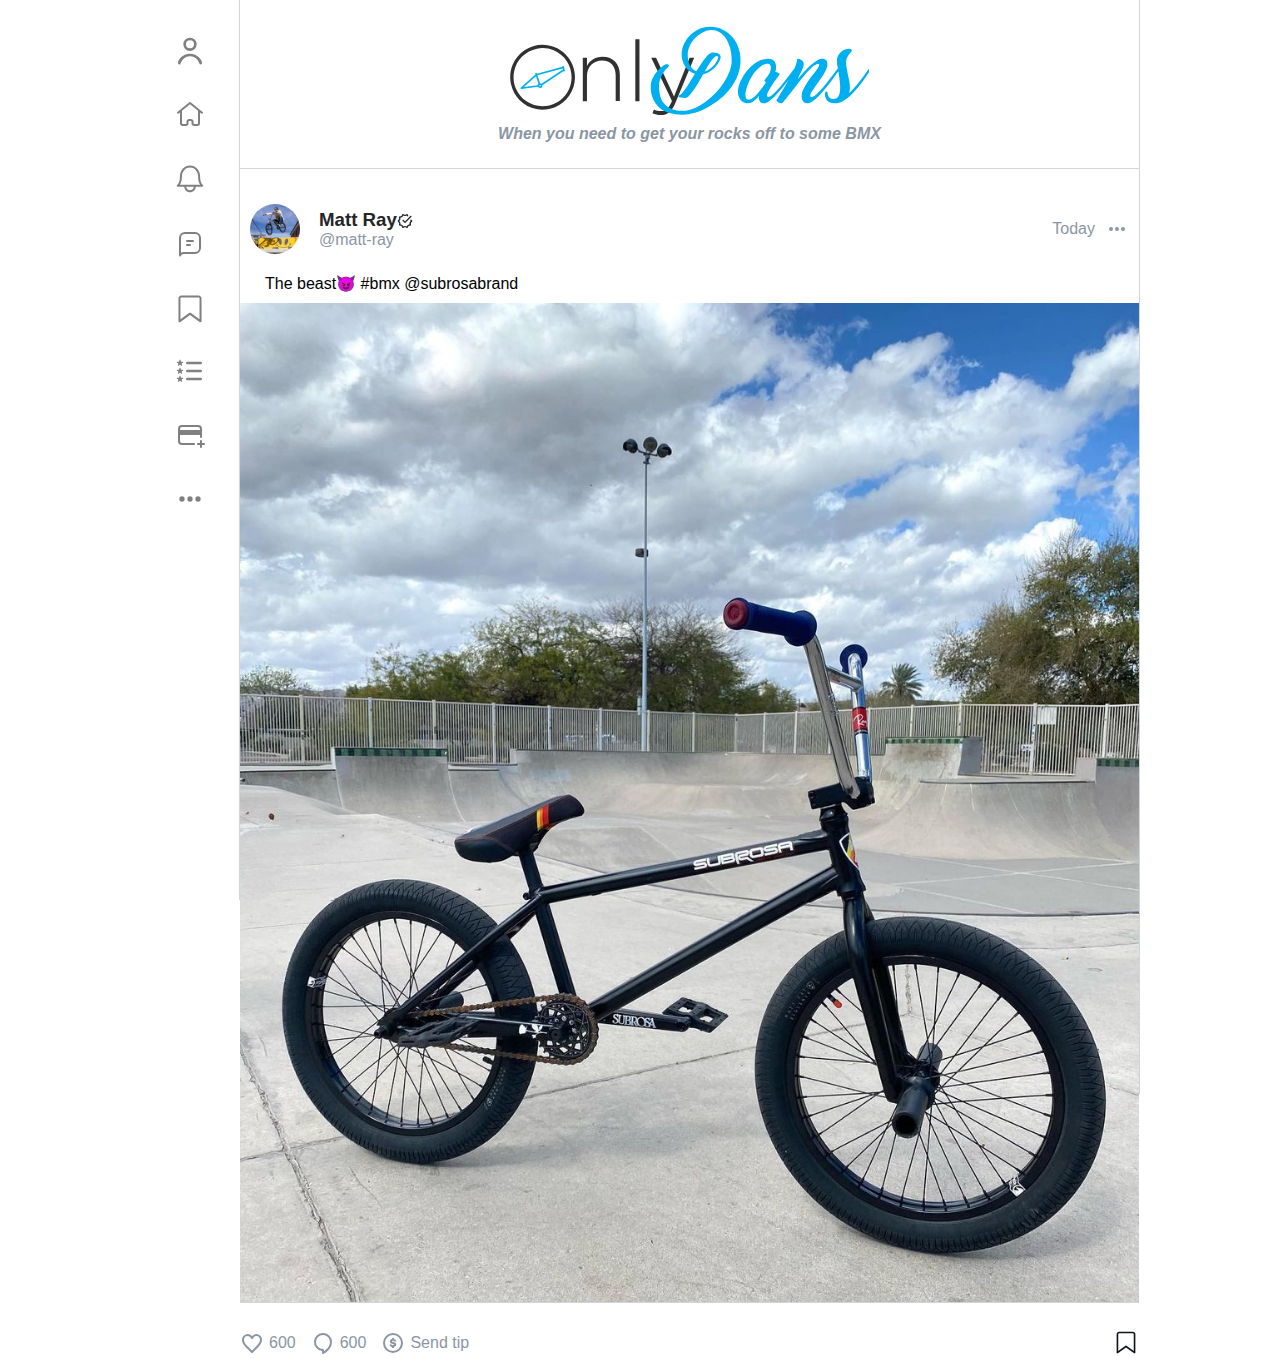
==== index.html @ 75eef398 "more updates" ====
<!DOCTYPE html>
<html lang="en">

<head>
    <meta charset="UTF-8">
    <meta http-equiv="X-UA-Compatible" content="IE=edge">
    <meta name="viewport" content="width=device-width, initial-scale=1.0">
    <title>OnlyDan's</title>
    <link rel="stylesheet" href="/css/styles.css">
</head>

<body>
    <div id="container">
        <nav>
            <img class="nav-account" src="img/account-dark.svg" />
            <img class="nav-home" src="img/home.svg" />
            <img class="mobile-hide" src="img/notifications.svg" />
            <img class="mobile-hide" src="img/messages.svg" />
            <img class="mobile-hide" src="img/bookmarks.svg" />
            <img class="mobile-hide" src="img/lists.svg" />
            <img class="mobile-hide" src="img/addcard.svg" />
            <img class="mobile-hide" src="img/more-dark.svg" />
        </nav>
        <div id="content">
            <div id="location">
                <img src="img/logo.svg" />
                <p>When you need to get your rocks off to some BMX</p>
            </div>
            <div class="feed-container">
                <div data-profile="1" class="feed-item">
                    <div class="feed-item-header">
                        <img class="profile-image" src="img/profiles/mattray.jpg">
                        <div class="feed-item-name">
                            <h3>Matt Ray<img src="img/verified.svg"></h3>
                            <p>@matt-ray</p>
                        </div>
                        <p class="post-date">Today<img src="img/more-dark.svg"></p>
                    </div>
                    <div class="feed-item-post">
                        <p>The beast😈 #bmx @subrosabrand</p>
                        <img src="img/matt-ray-bike.jpg">
                    </div>
                    <div class="post-interactions">
                        <div class="post-interactions-left">
                            <p class="counts"><img src="img/heart-dark.svg" /> 600</p>
                            <p class="counts"><img src="img/chat-dark.svg" /> 600</p>
                            <p class="counts"><img src="img/tip.svg" />Send tip</p>
                        </div>
                        <div class="post-interactions-right">
                            <img src="img/bookmarks.svg" />
                        </div>
                    </div>
                </div>
            </div>
        </div>
    </div>
</body>

</html>
---- css/styles.css ----
* {
    margin: 0;
    padding: 0;
    box-sizing: border-box;
    font-family: sans-serif;
}

:root {
    --light-gray: #D0D5DA;
    --gray: #8A96A3;
    --dark-gray: #242529;
    --blue: #03ACEE;
}

#container {
    width: 100%;
    background: white;
    position: relative;
    display:flex;
    min-width:350px;
}

nav {
    position: fixed;
    width: 100%;
    bottom: 0;
    display: flex;
    flex-direction: row-reverse;
    justify-content: space-between;
    margin: 0;
    padding: 15px 15px 10px 15px;
    border-right: solid 1px var(--light-gray);
    text-align: center;
    z-index: 99;
    background: #ffffff;
    box-shadow: -3px -5px 10px rgba(0, 0, 0, 0.3);
}

nav img {
    width: 35px;
    filter: invert(100%) sepia(0%) saturate(100%) hue-rotate(171deg) brightness(95%) contrast(0%);
}

.mobile-hide {
    display: none;
}

#content {
    position: relative;
    border-right: 1px solid var(--light-gray);
    margin: 10px 0 0 0;
}

#location {
    width: 100%;
    border-bottom: solid 1px var(--light-gray);
    padding-bottom: 25px;
    margin-bottom: 25px;
}

#location img {
    width: 40%;
    min-width: 200px;
    margin: auto;
    display: block;
}

#location p {
    text-align: center;
    margin-top: 10px;
    font-weight: bold;
    font-style: oblique;
    padding: 0 40px;
    color: var(--gray);
}

nav img:hover {
    filter: invert(7%) sepia(10%) saturate(896%) hue-rotate(190deg) brightness(0%) contrast(82%);
    cursor: pointer;
}

.feed-container {
    height: 100vh;
    position: relative;
    z-index: 0;

}

.feed-item-header {
    color: var(--gray);
    display: flex;
    justify-content: space-between;
    align-items: center;
    width: 100%;
    padding: 10px;
}

.profile-image {
    width: 50px;
    max-width: 4rem;
    border-radius: 50%;

}

.feed-item-header h3 {
    color: var(--dark-gray);
}

.feed-item-header h3 img {
    width: 16px;
    vertical-align: middle;
}

.feed-item-name {
    width: 70%;
}

.post-date {
    display: flex;
    align-items: center;
    justify-content: flex-end;
    width: 10%;
    text-align: right;
}

.post-date img {
    margin-left: 10px;
}

.feed-item-post {
    overflow: hidden;
    width: 100%;
    margin-bottom: 25px;
    border-bottom: solid 1px var(--light-gray);
}

.feed-item-post p {
    padding: 10px 25px;
}

.feed-item-post img {
    width:100%;
    height:100%;
    object-position: center;
    object-fit: cover;
    display: block;
}

.post-interactions {
    display: flex;
    width: 100%;
    justify-content: space-between;
}

.post-interactions-left {
    color: var(--gray);
    display: flex;
    align-items: center;
    width: 40%;
}

.post-interactions-left img {
    margin-right: 5px;
    display: inline-block;
}
.counts {
    margin-right: 15px;
    display:flex;
    align-items: center;
}


@media only screen and (min-width: 600px) {
    #container {
        max-width: 1000px;
        margin: auto;
        position: relative;
    }
    #content {
        margin: 0;
        padding-top: 25px;
        width: 90%;
        position: absolute;
        right: 0;
    }
    .feed-item-name {
        width: 80%;
    }
    nav {
        position: fixed;
        top: 0;
        display: inline;
        margin: 0 auto 2rem auto;
        padding: 35px 15px;
        text-align: center;
        width: 10%;
        max-width: 100px;
        height: 100vh;
        box-shadow: none;
    }

    nav img {
        display: block;
        margin: 0 auto 2rem auto;
        width: 32px;
    }

    .mobile-hide {
        display: block;
    }
    
}

@media only screen and (min-width: 1000px) {

}
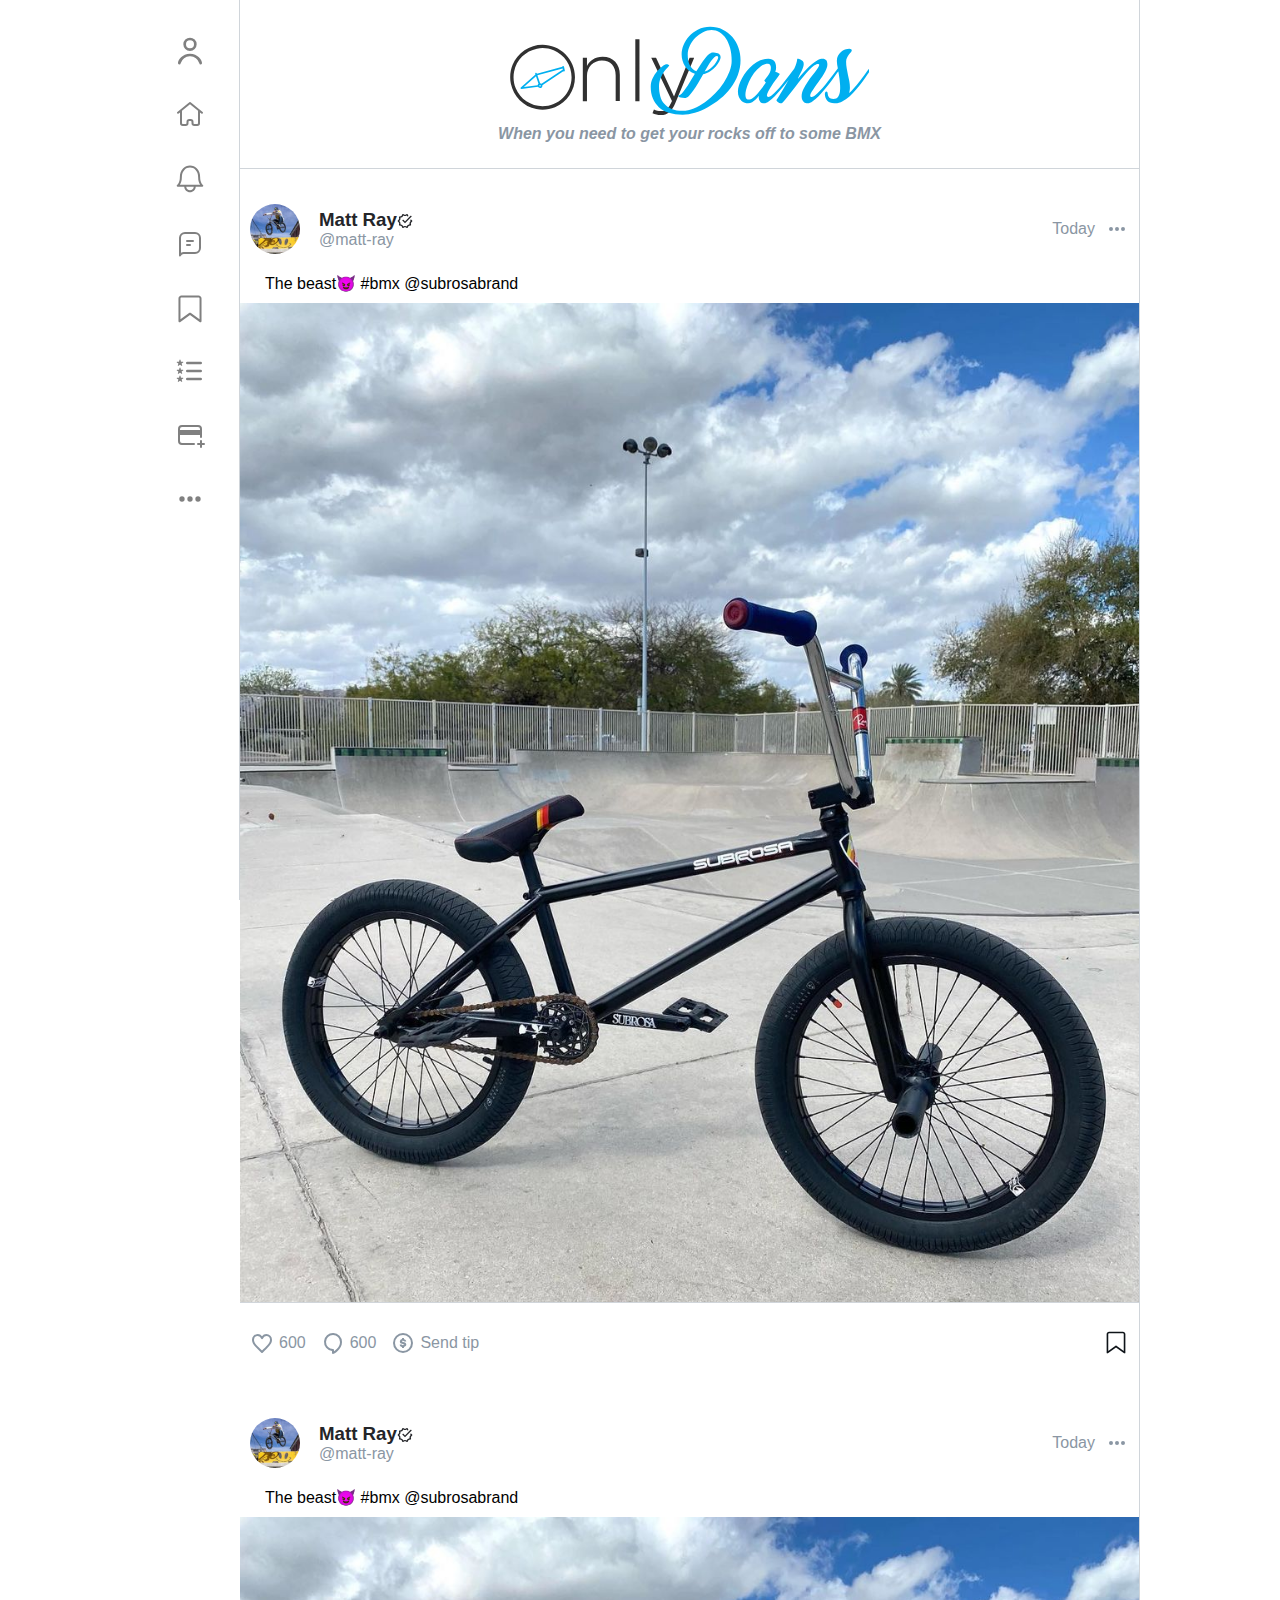
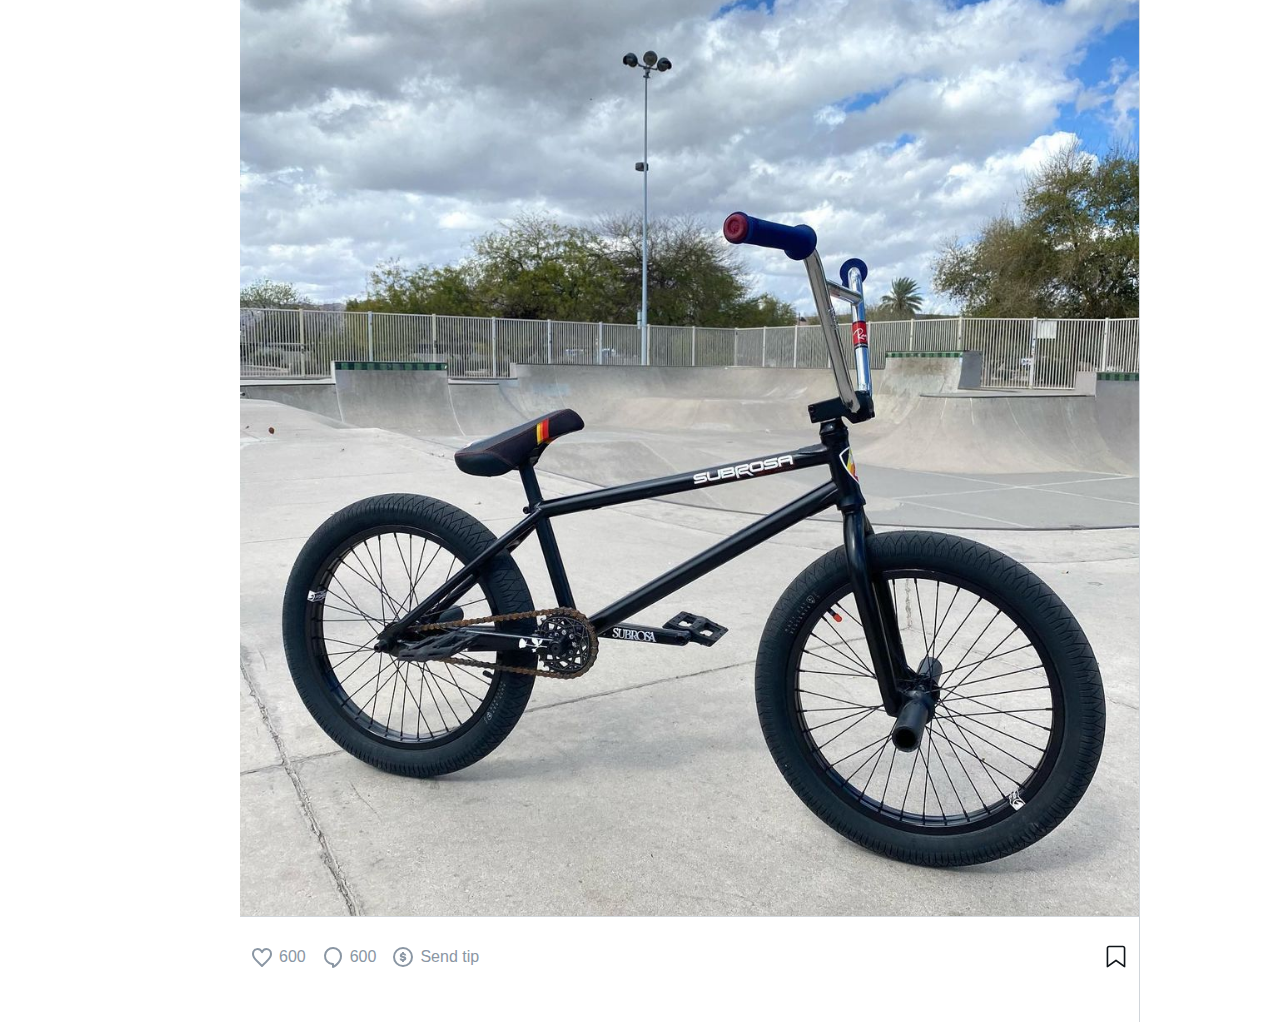
==== commit 488e0f0d: "asdf" ====
--- a/index.html
+++ b/index.html
@@ -51,6 +51,30 @@
                         </div>
                     </div>
                 </div>
+                <div data-profile="1" class="feed-item">
+                    <div class="feed-item-header">
+                        <img class="profile-image" src="img/profiles/mattray.jpg">
+                        <div class="feed-item-name">
+                            <h3>Matt Ray<img src="img/verified.svg"></h3>
+                            <p>@matt-ray</p>
+                        </div>
+                        <p class="post-date">Today<img src="img/more-dark.svg"></p>
+                    </div>
+                    <div class="feed-item-post">
+                        <p>The beast😈 #bmx @subrosabrand</p>
+                        <img src="img/matt-ray-bike.jpg">
+                    </div>
+                    <div class="post-interactions">
+                        <div class="post-interactions-left">
+                            <p class="counts"><img src="img/heart-dark.svg" /> 600</p>
+                            <p class="counts"><img src="img/chat-dark.svg" /> 600</p>
+                            <p class="counts"><img src="img/tip.svg" />Send tip</p>
+                        </div>
+                        <div class="post-interactions-right">
+                            <img src="img/bookmarks.svg" />
+                        </div>
+                    </div>
+                </div>
             </div>
         </div>
     </div>
--- a/css/styles.css
+++ b/css/styles.css
@@ -80,7 +80,7 @@
 }
 
 .feed-container {
-    height: 100vh;
+    height: 100%;
     position: relative;
     z-index: 0;
 
@@ -100,6 +100,11 @@
     max-width: 4rem;
     border-radius: 50%;
 
+}
+
+.feed-item {
+    padding-bottom: 25px;
+    margin-bottom:25px;
 }
 
 .feed-item-header h3 {
@@ -150,6 +155,7 @@
     display: flex;
     width: 100%;
     justify-content: space-between;
+    padding: 0 10px;
 }
 
 .post-interactions-left {
@@ -195,7 +201,7 @@
         text-align: center;
         width: 10%;
         max-width: 100px;
-        height: 100vh;
+        height: 100%;
         box-shadow: none;
     }
 
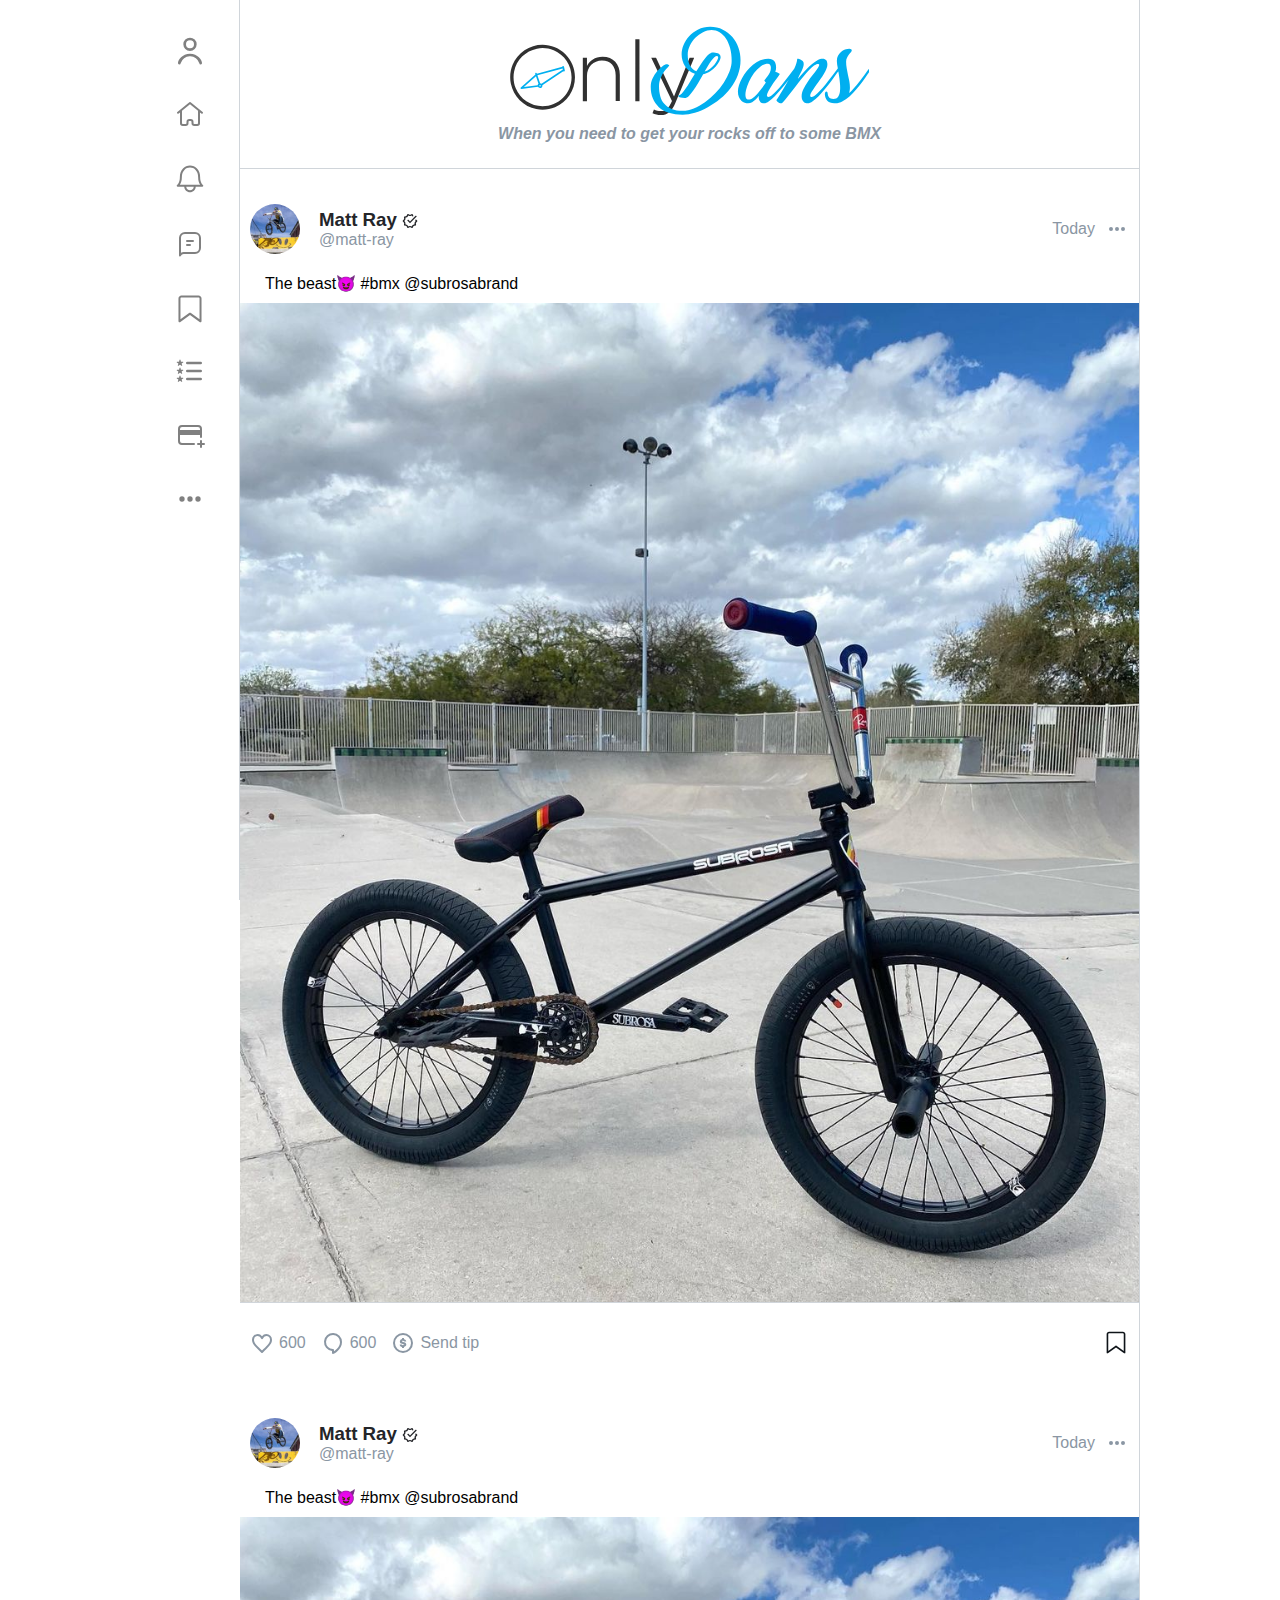
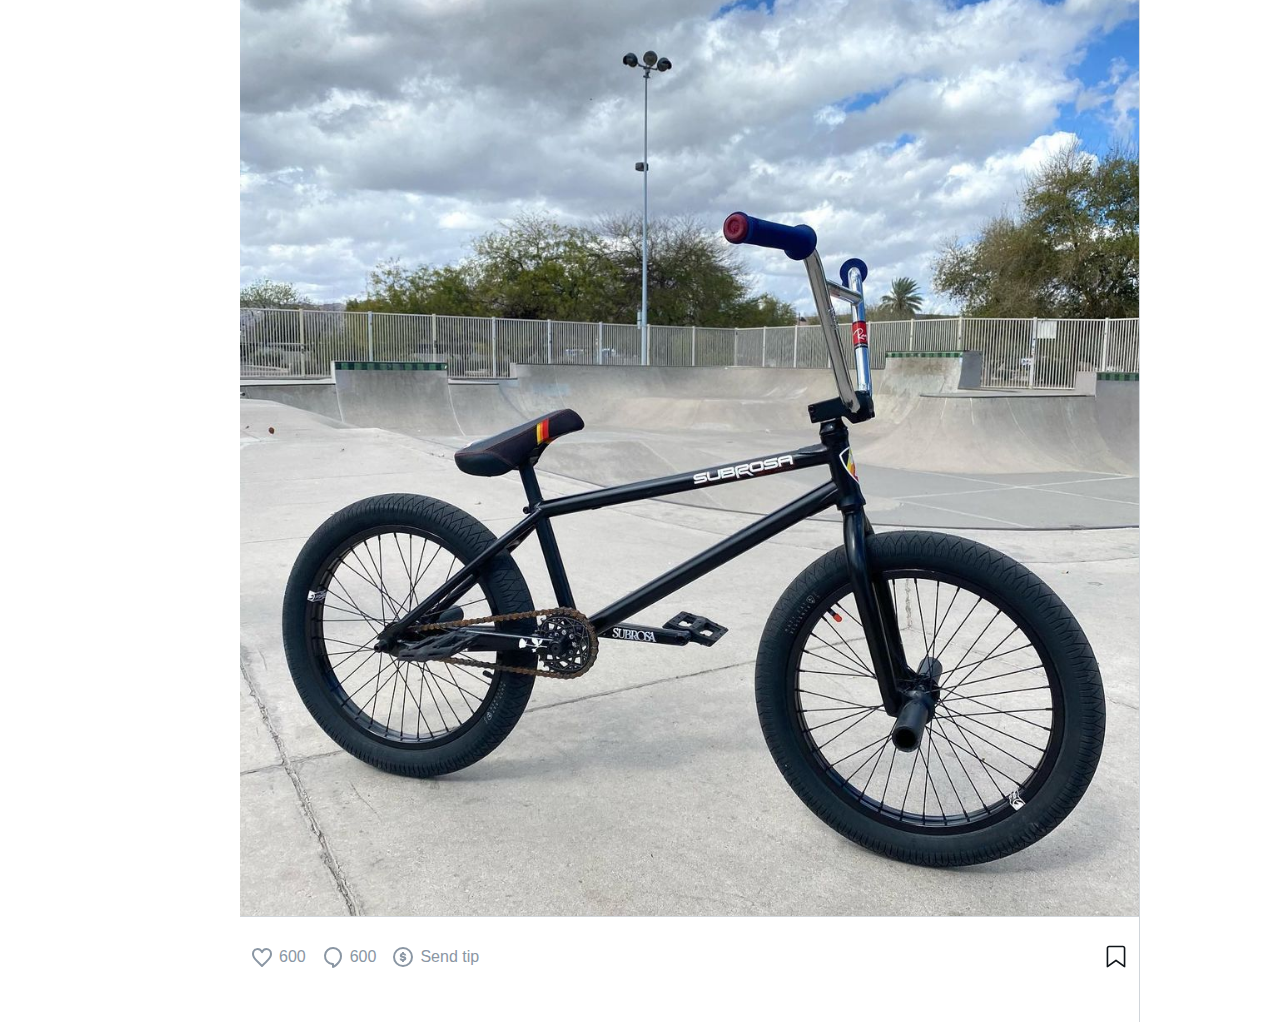
==== commit 0b79170f: "adding images and scripts" ====
--- a/index.html
+++ b/index.html
@@ -78,6 +78,8 @@
             </div>
         </div>
     </div>
+    <script src="js/users.js"></script>
+    <script src="js/data.js"></script>
+    <script src="js/app.js"></script>
 </body>
-
 </html>--- a/css/styles.css
+++ b/css/styles.css
@@ -80,7 +80,7 @@
 }
 
 .feed-container {
-    height: 100%;
+    height: auto;
     position: relative;
     z-index: 0;
 
@@ -114,6 +114,7 @@
 .feed-item-header h3 img {
     width: 16px;
     vertical-align: middle;
+    margin-left: 5px;
 }
 
 .feed-item-name {
@@ -162,7 +163,7 @@
     color: var(--gray);
     display: flex;
     align-items: center;
-    width: 40%;
+    width: 70%;
 }
 
 .post-interactions-left img {
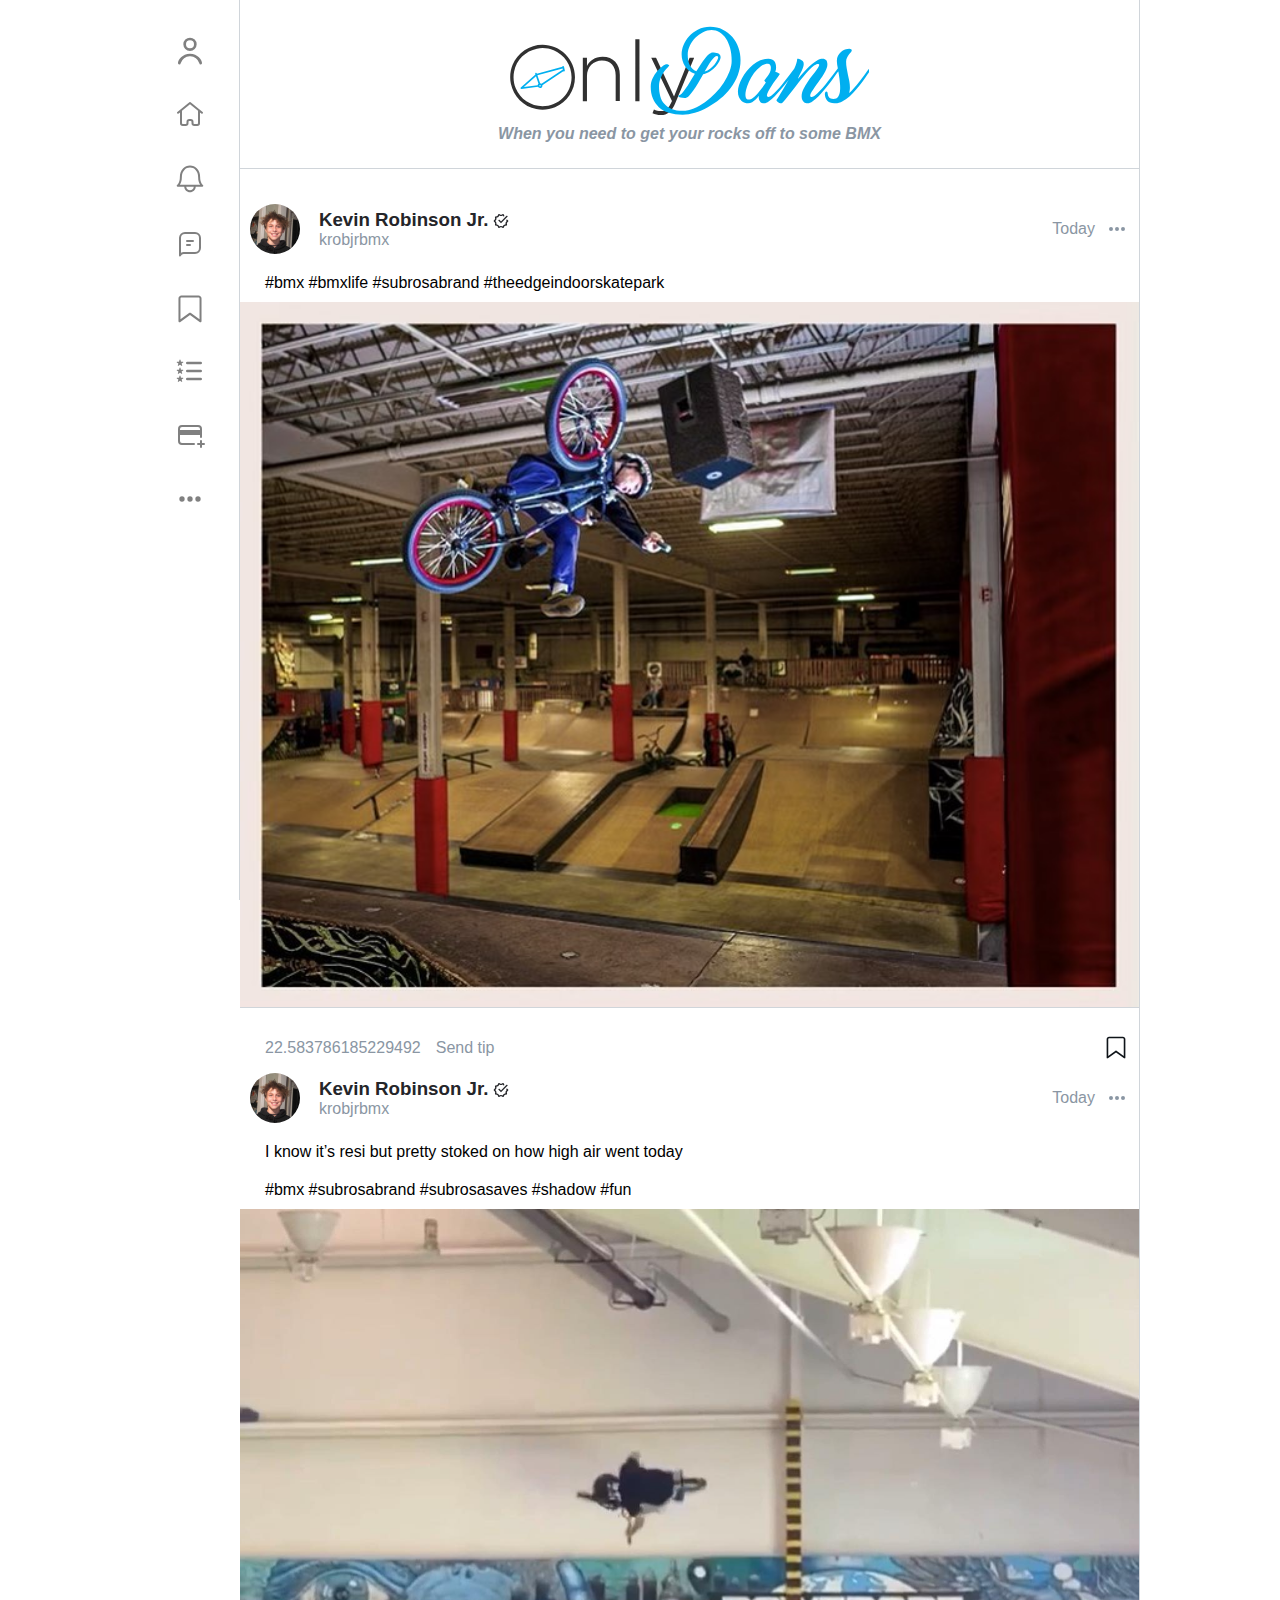
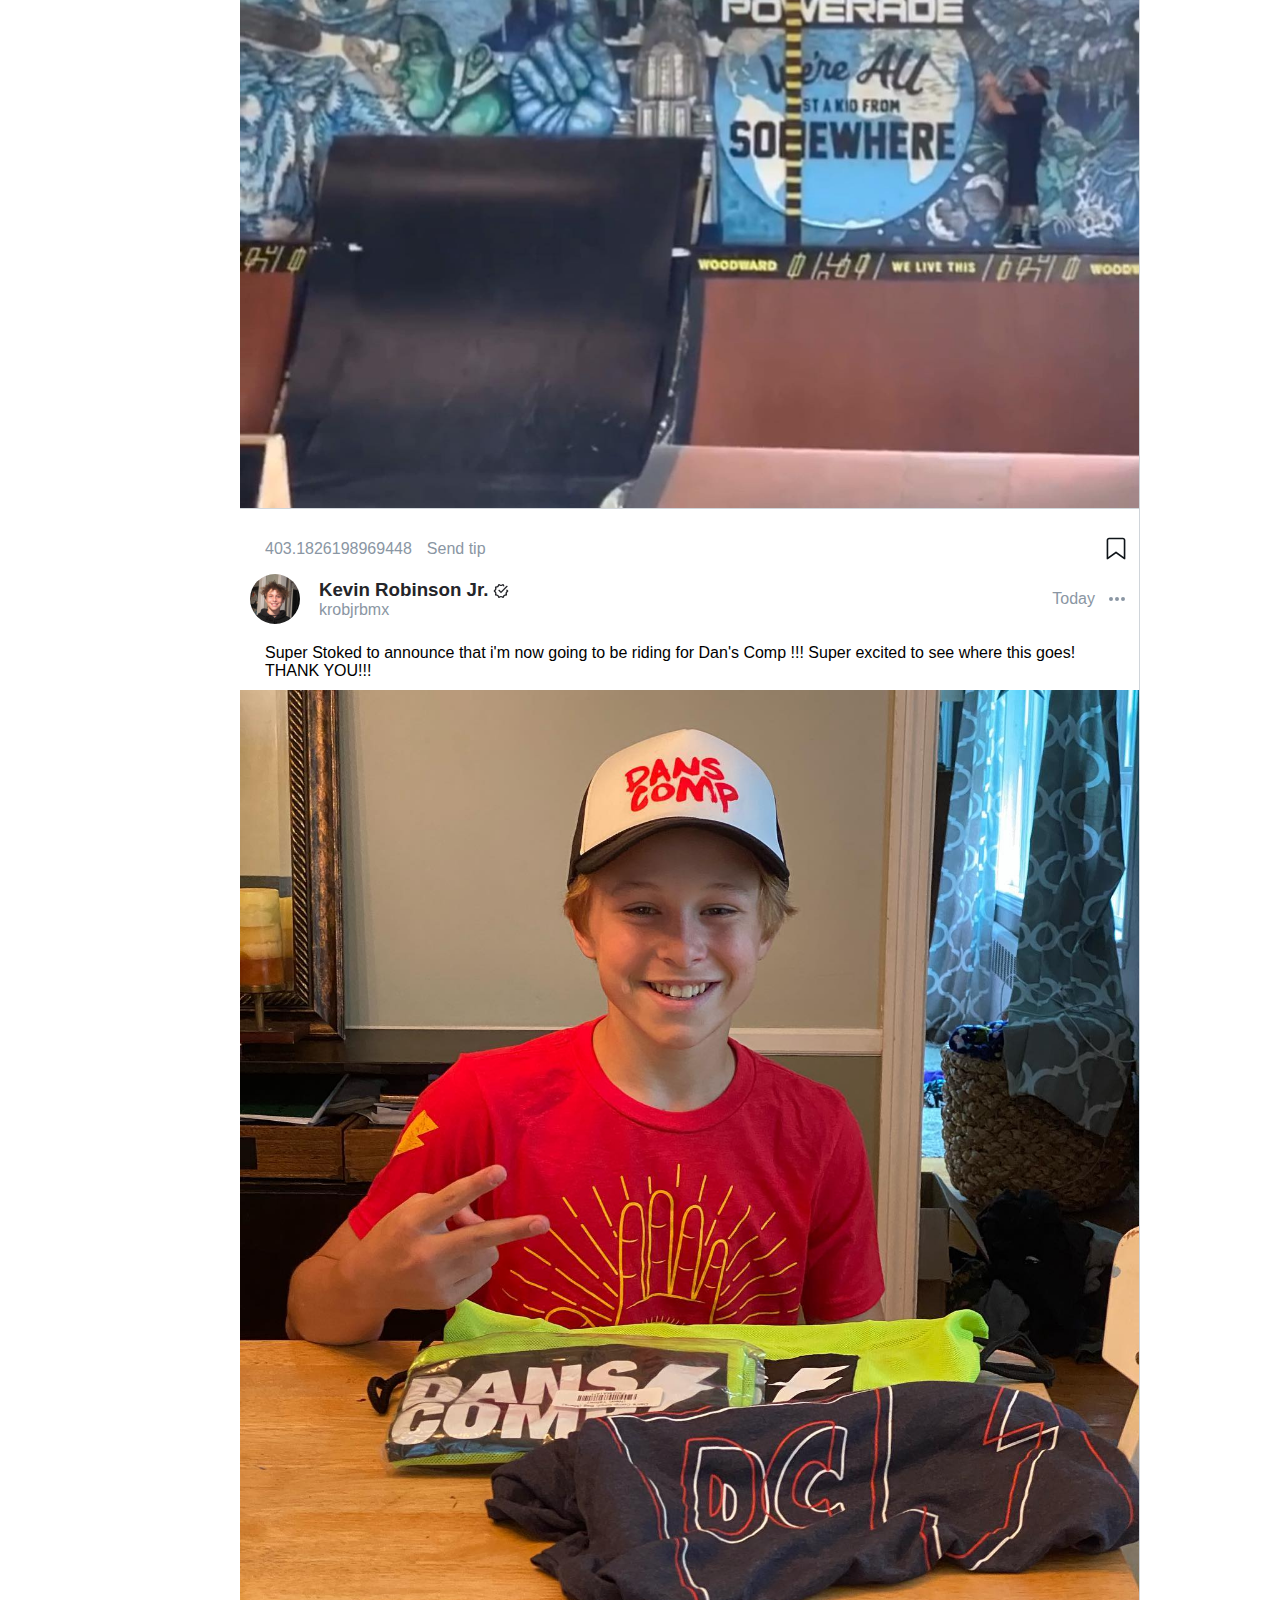
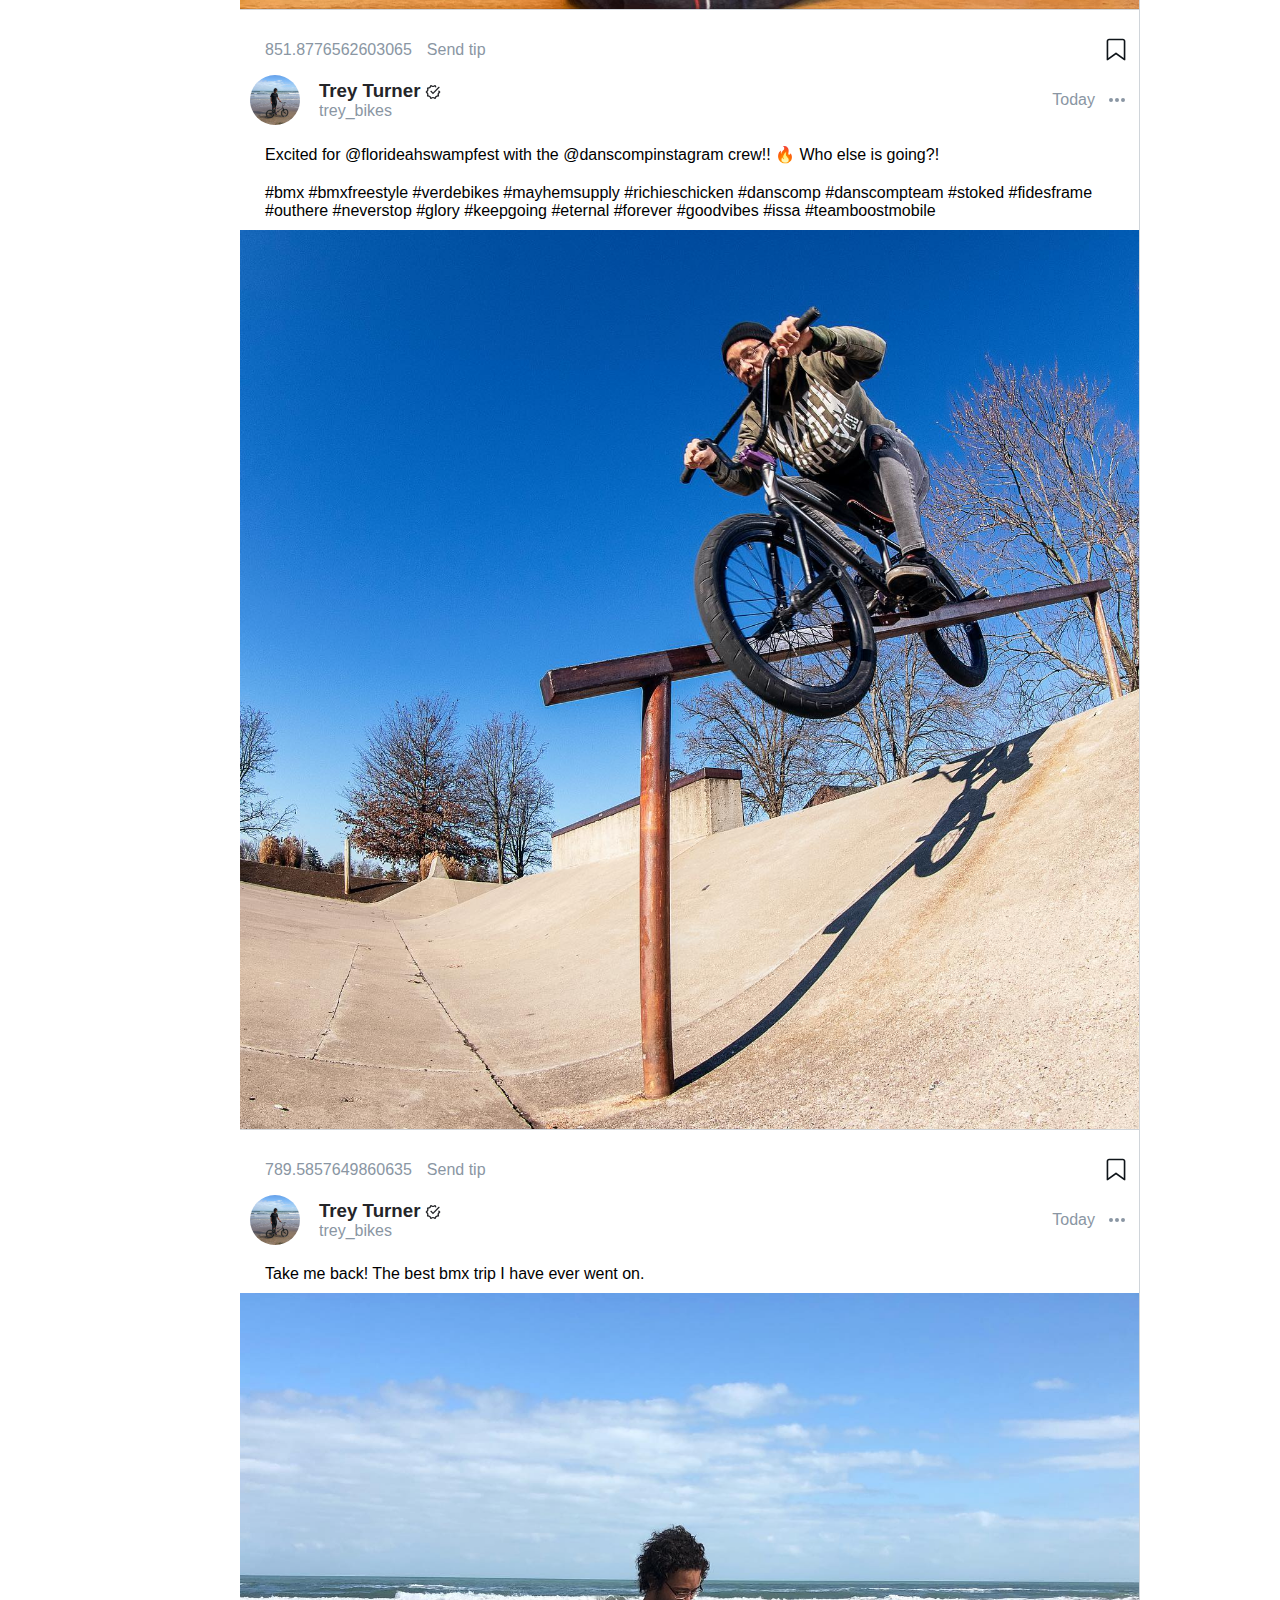
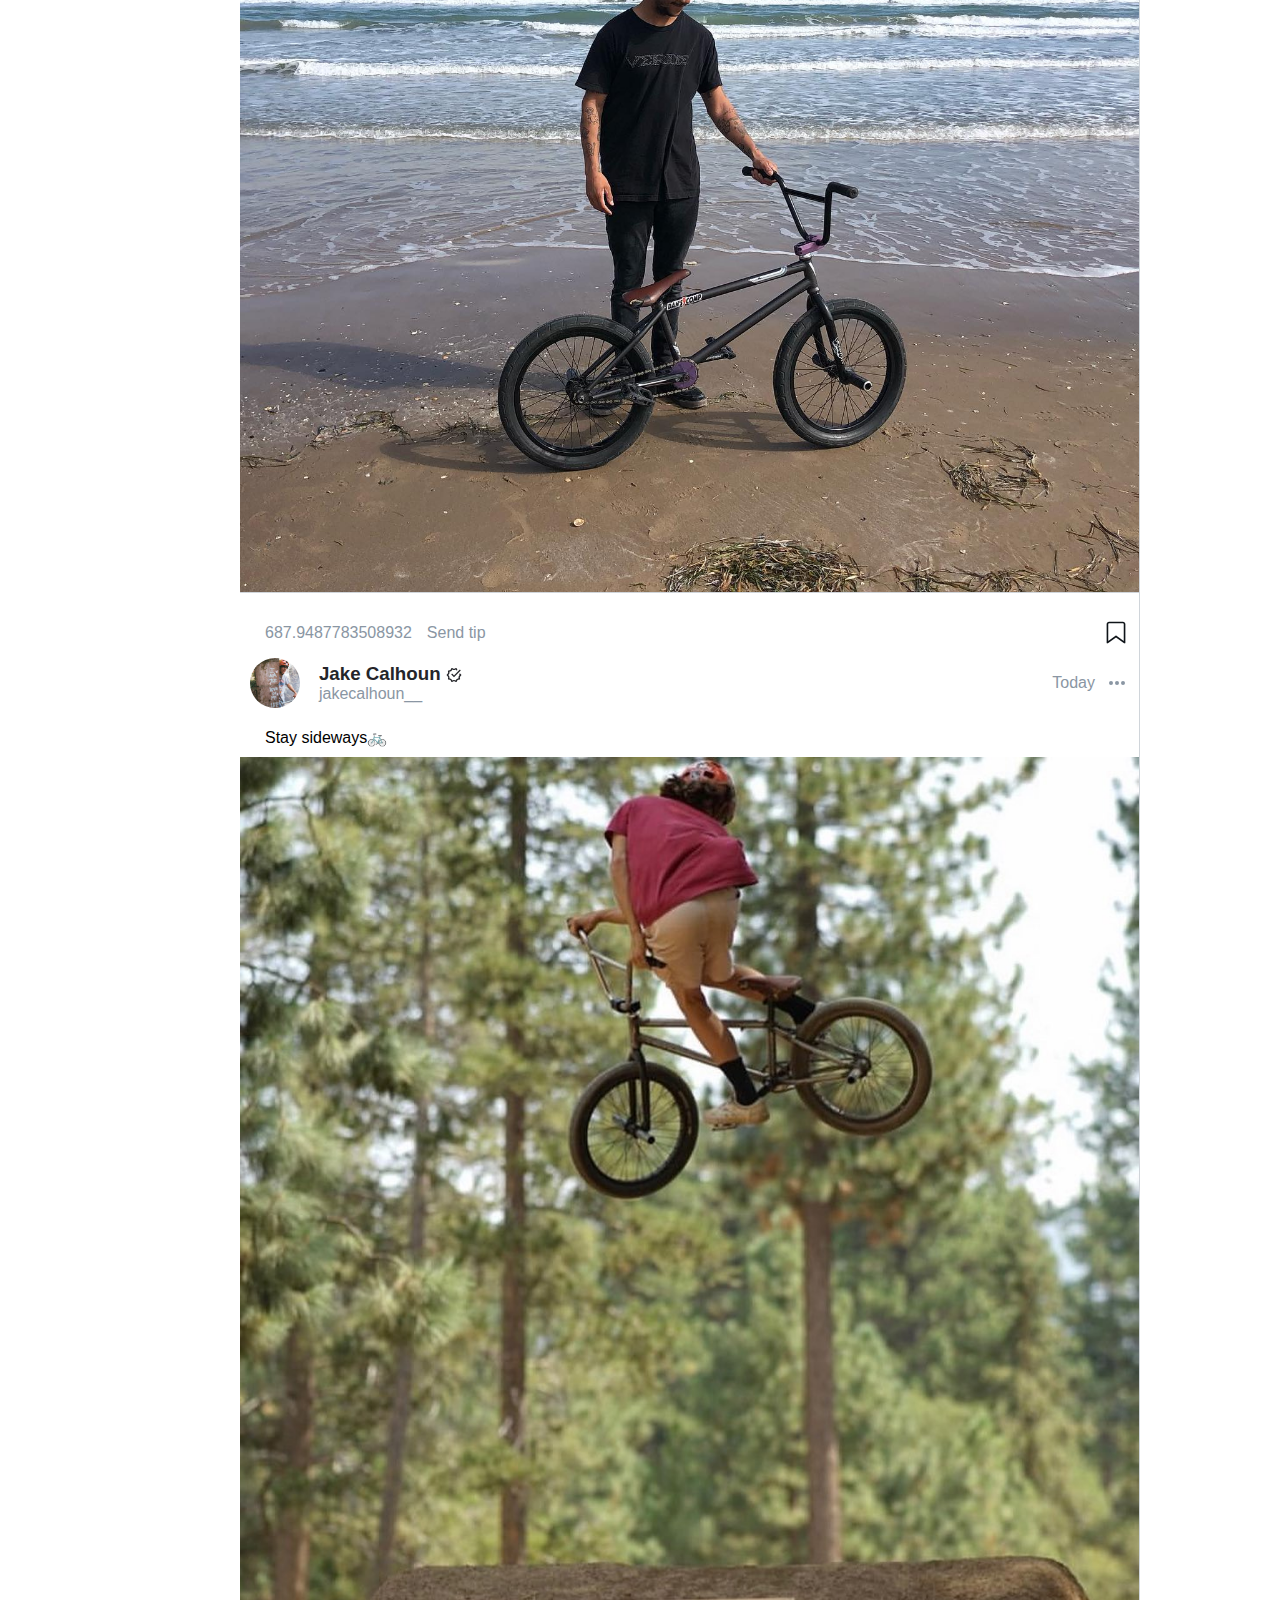
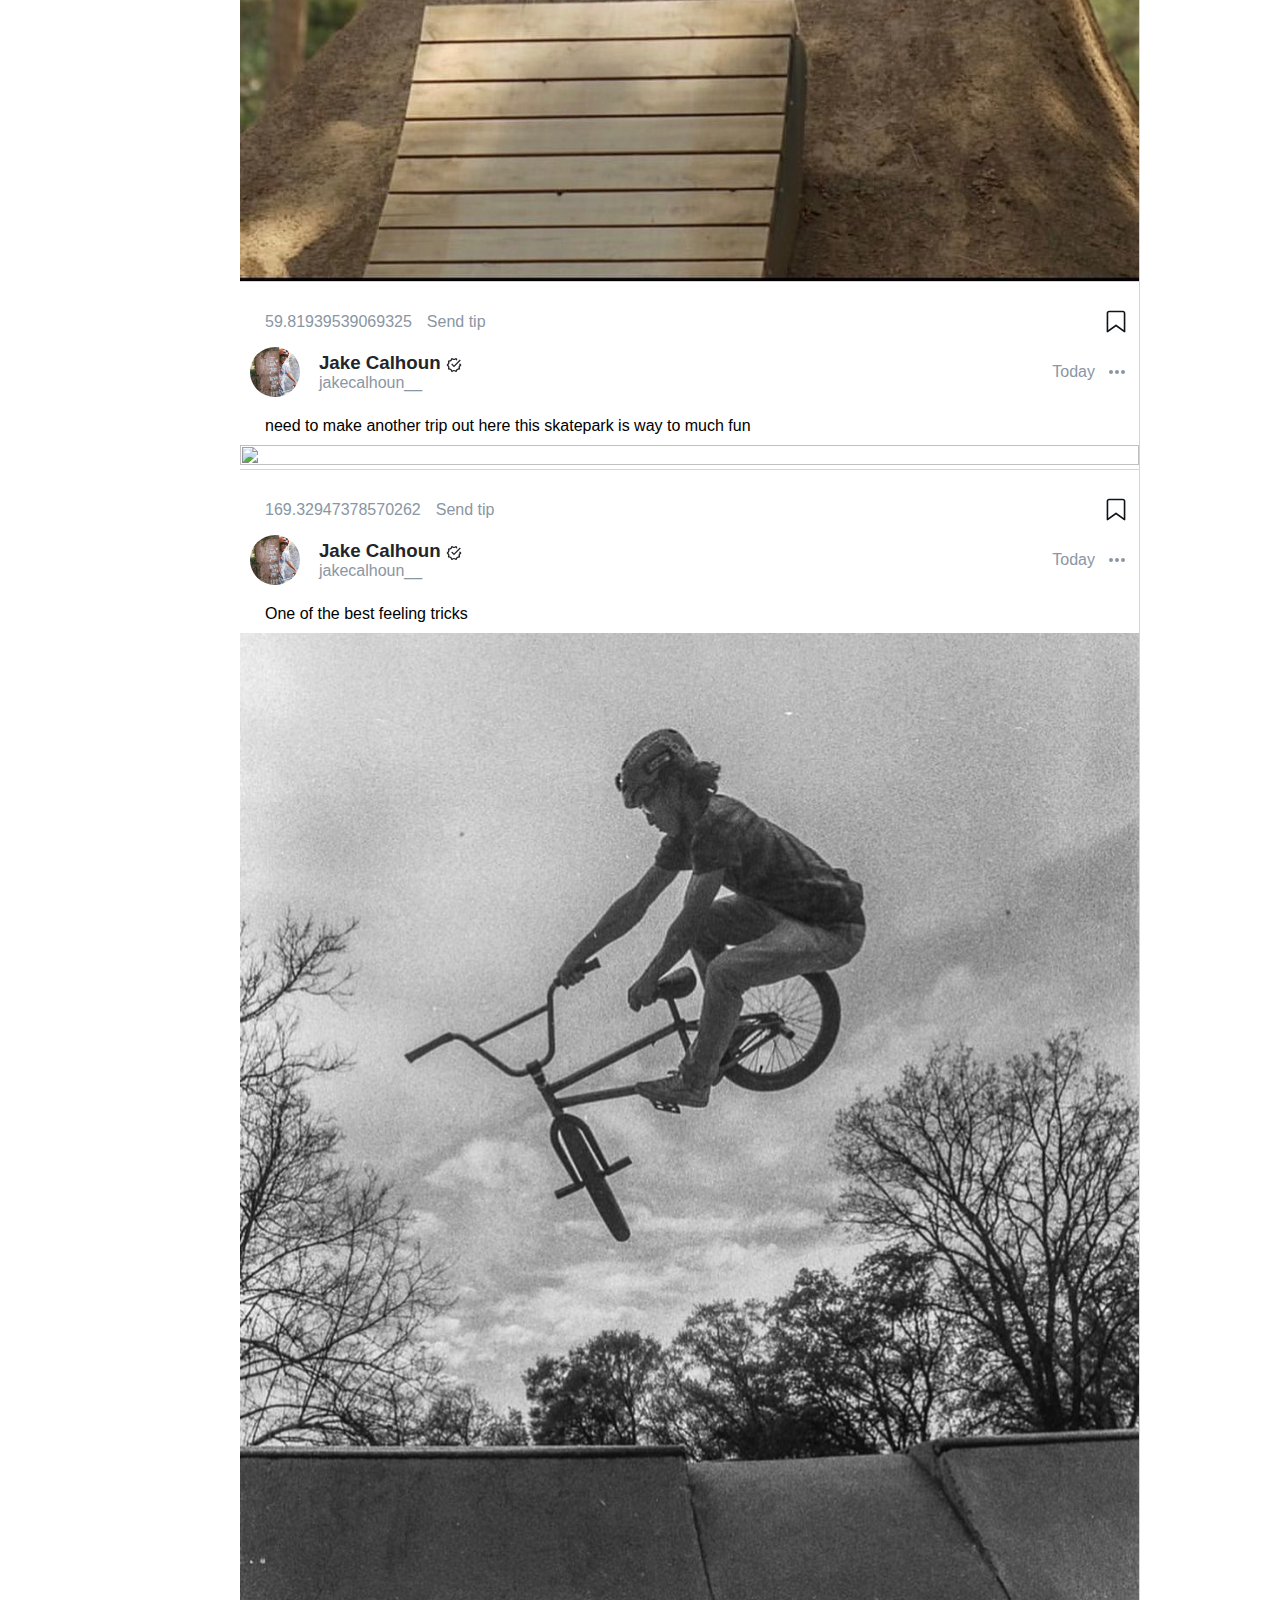
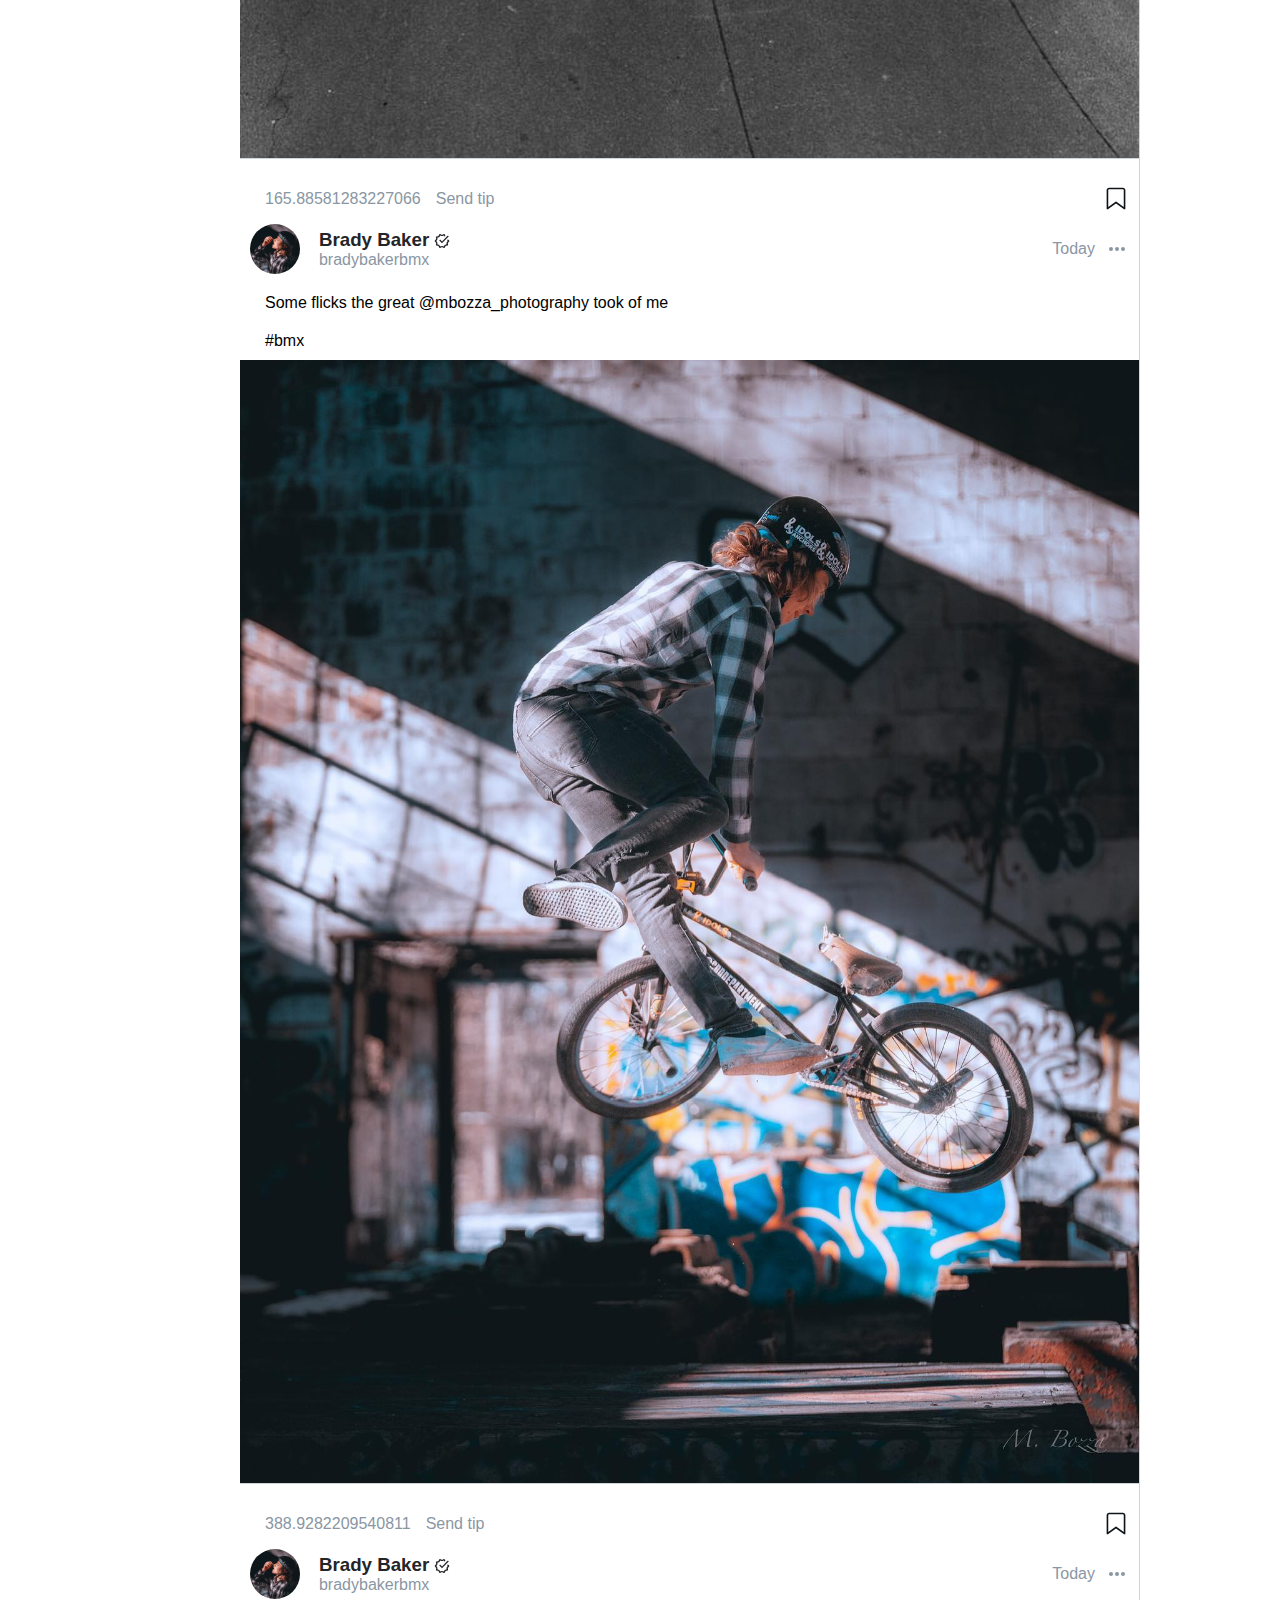
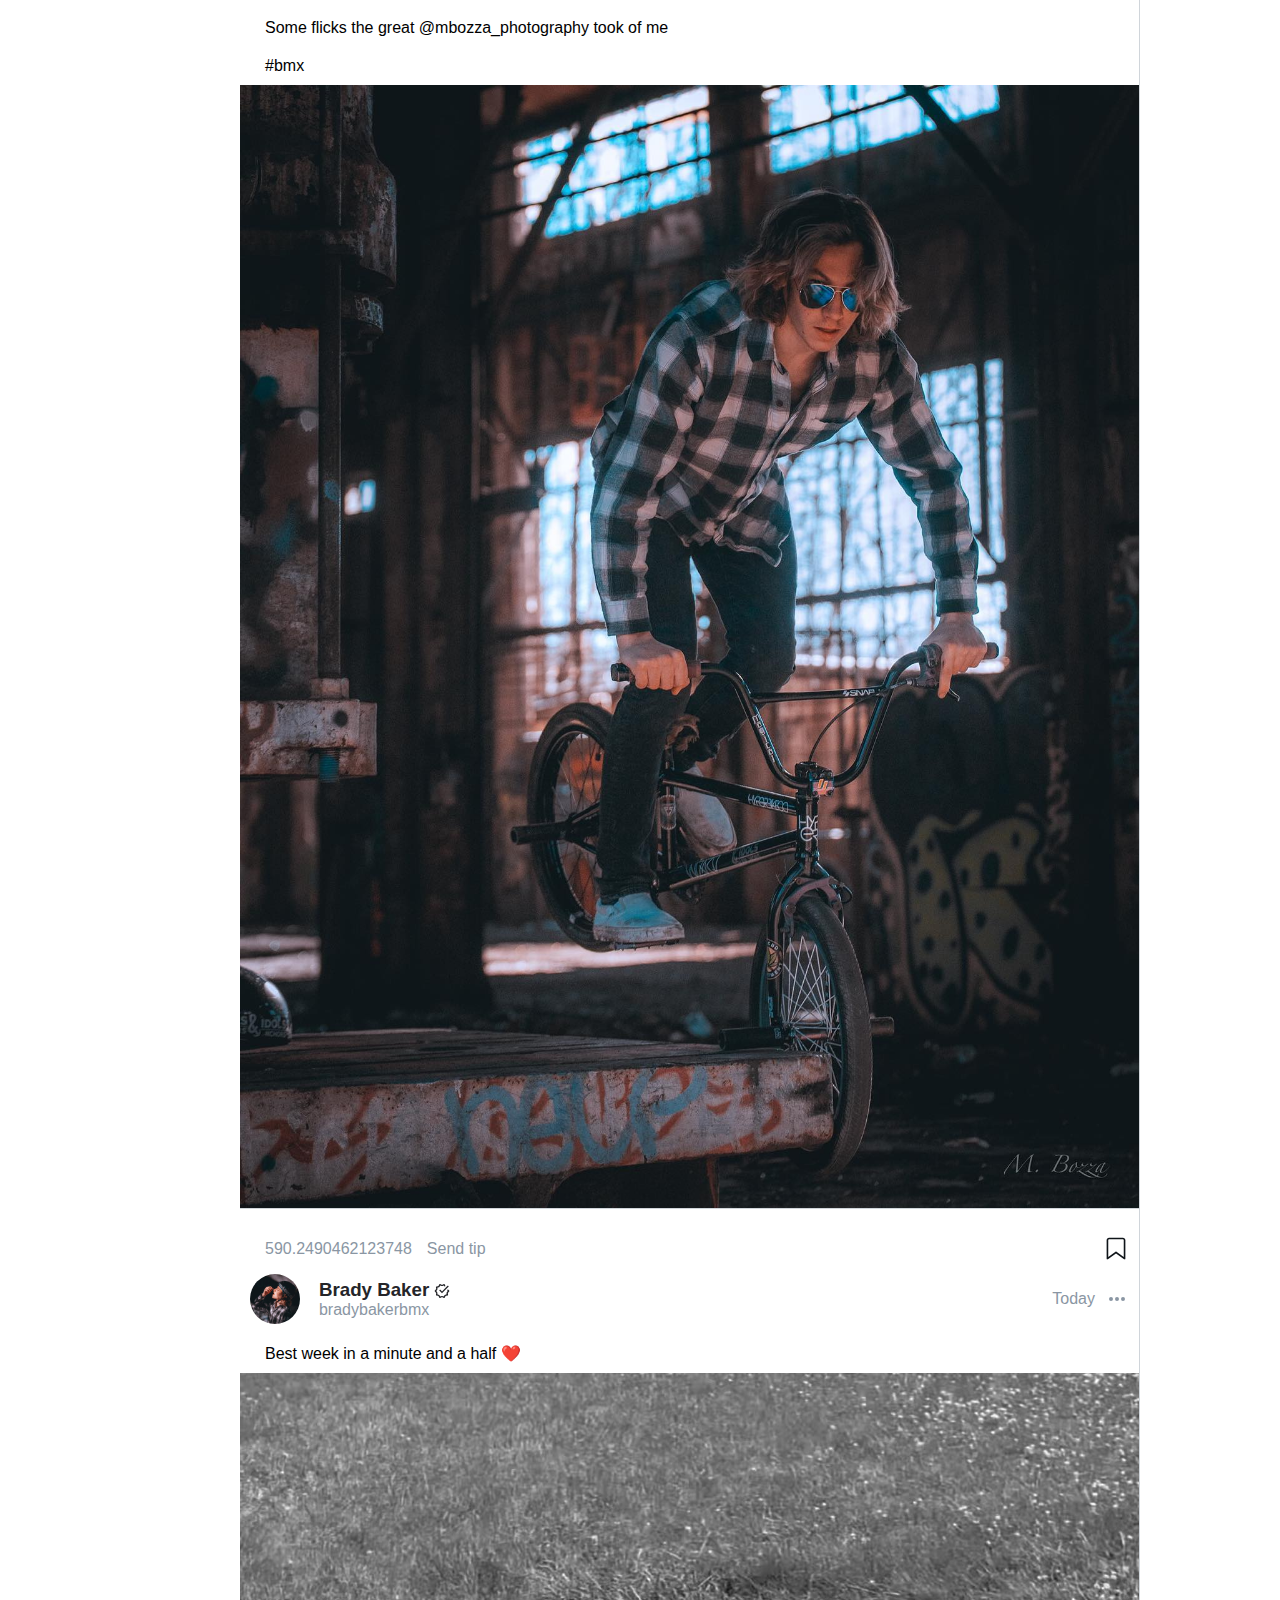
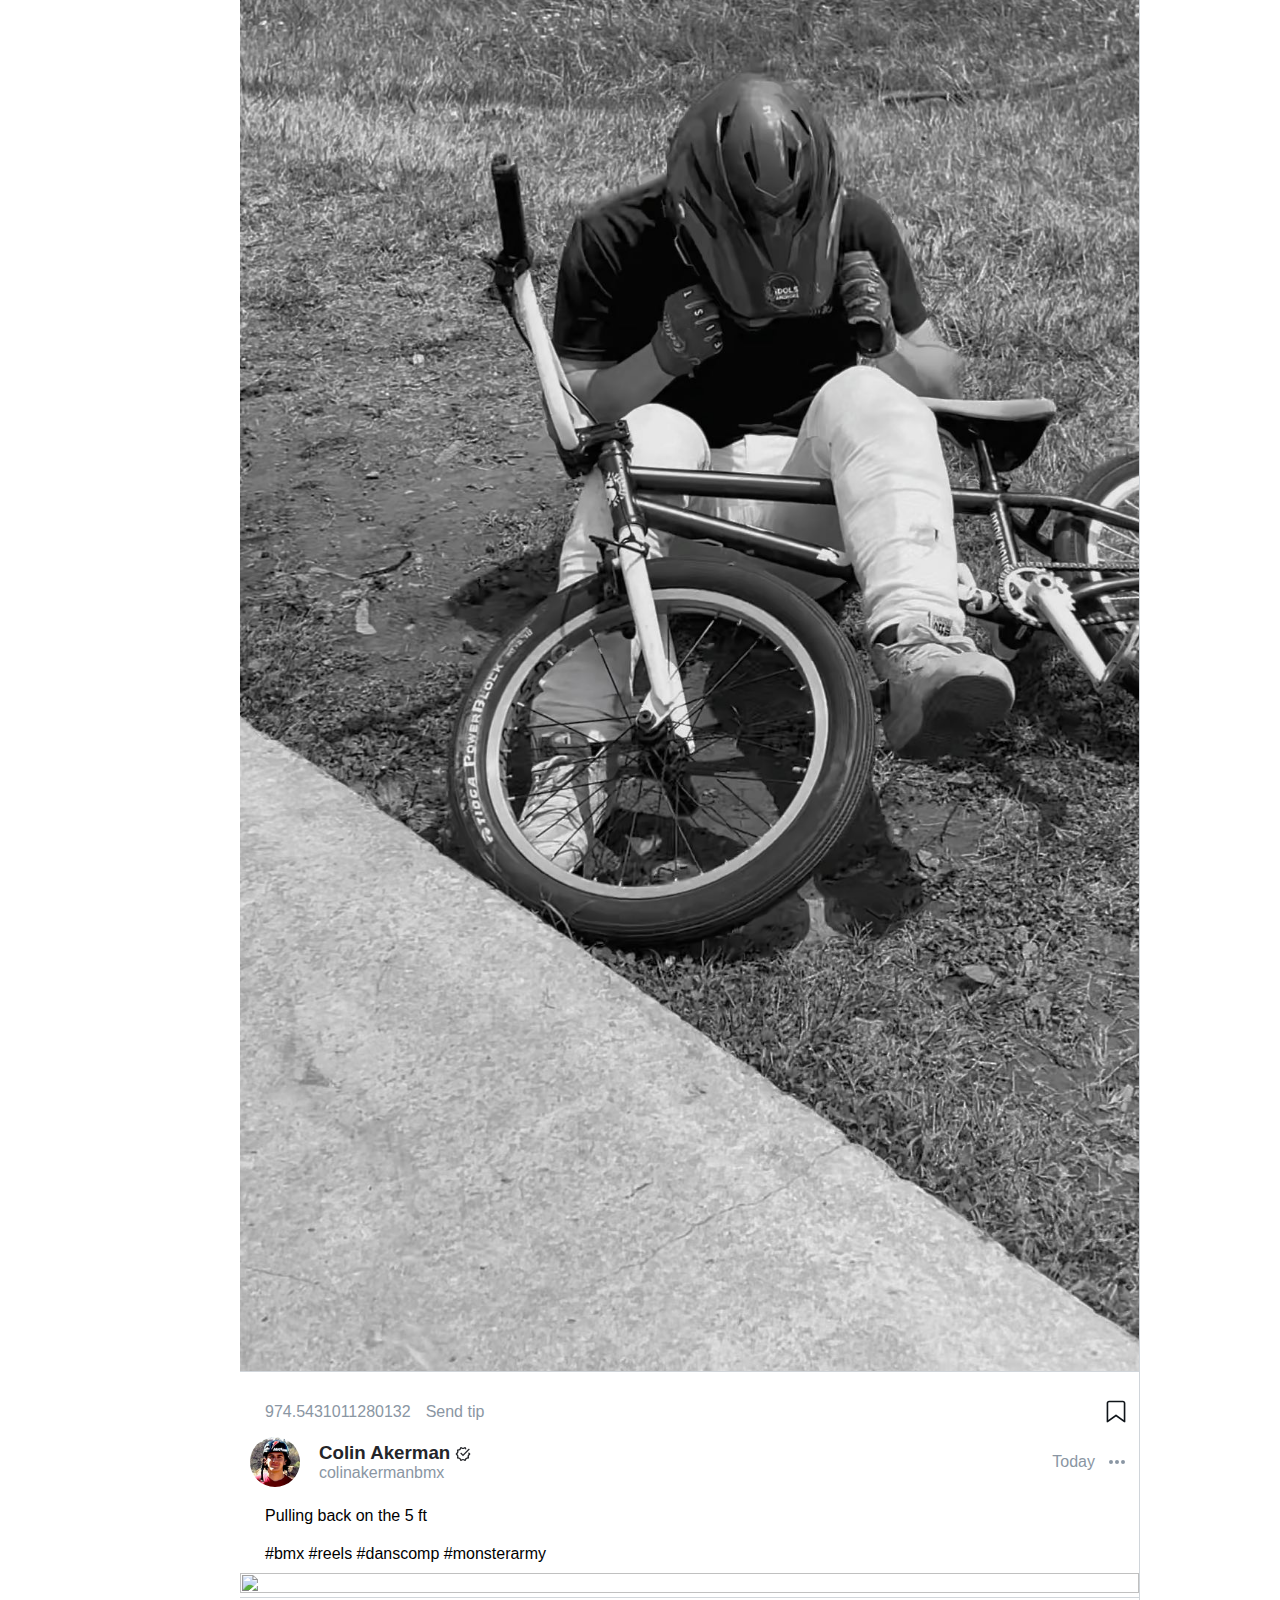
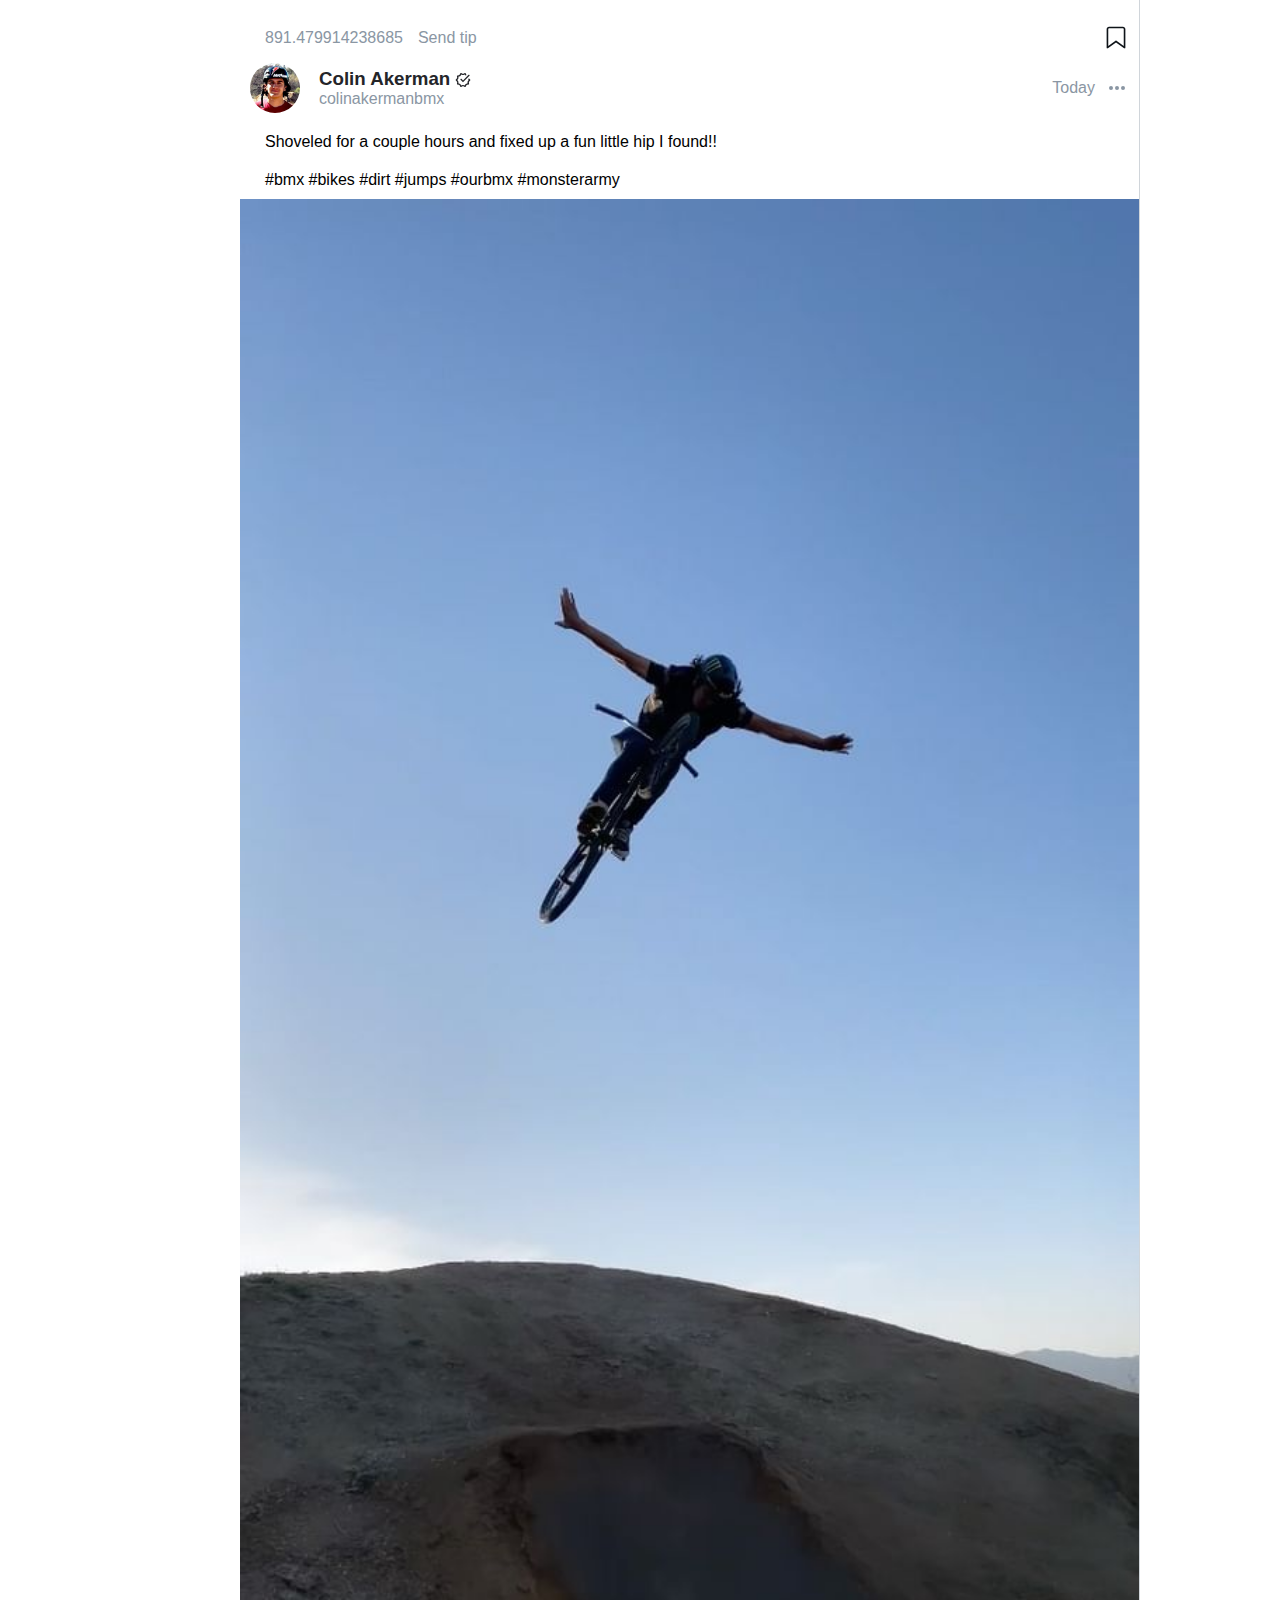
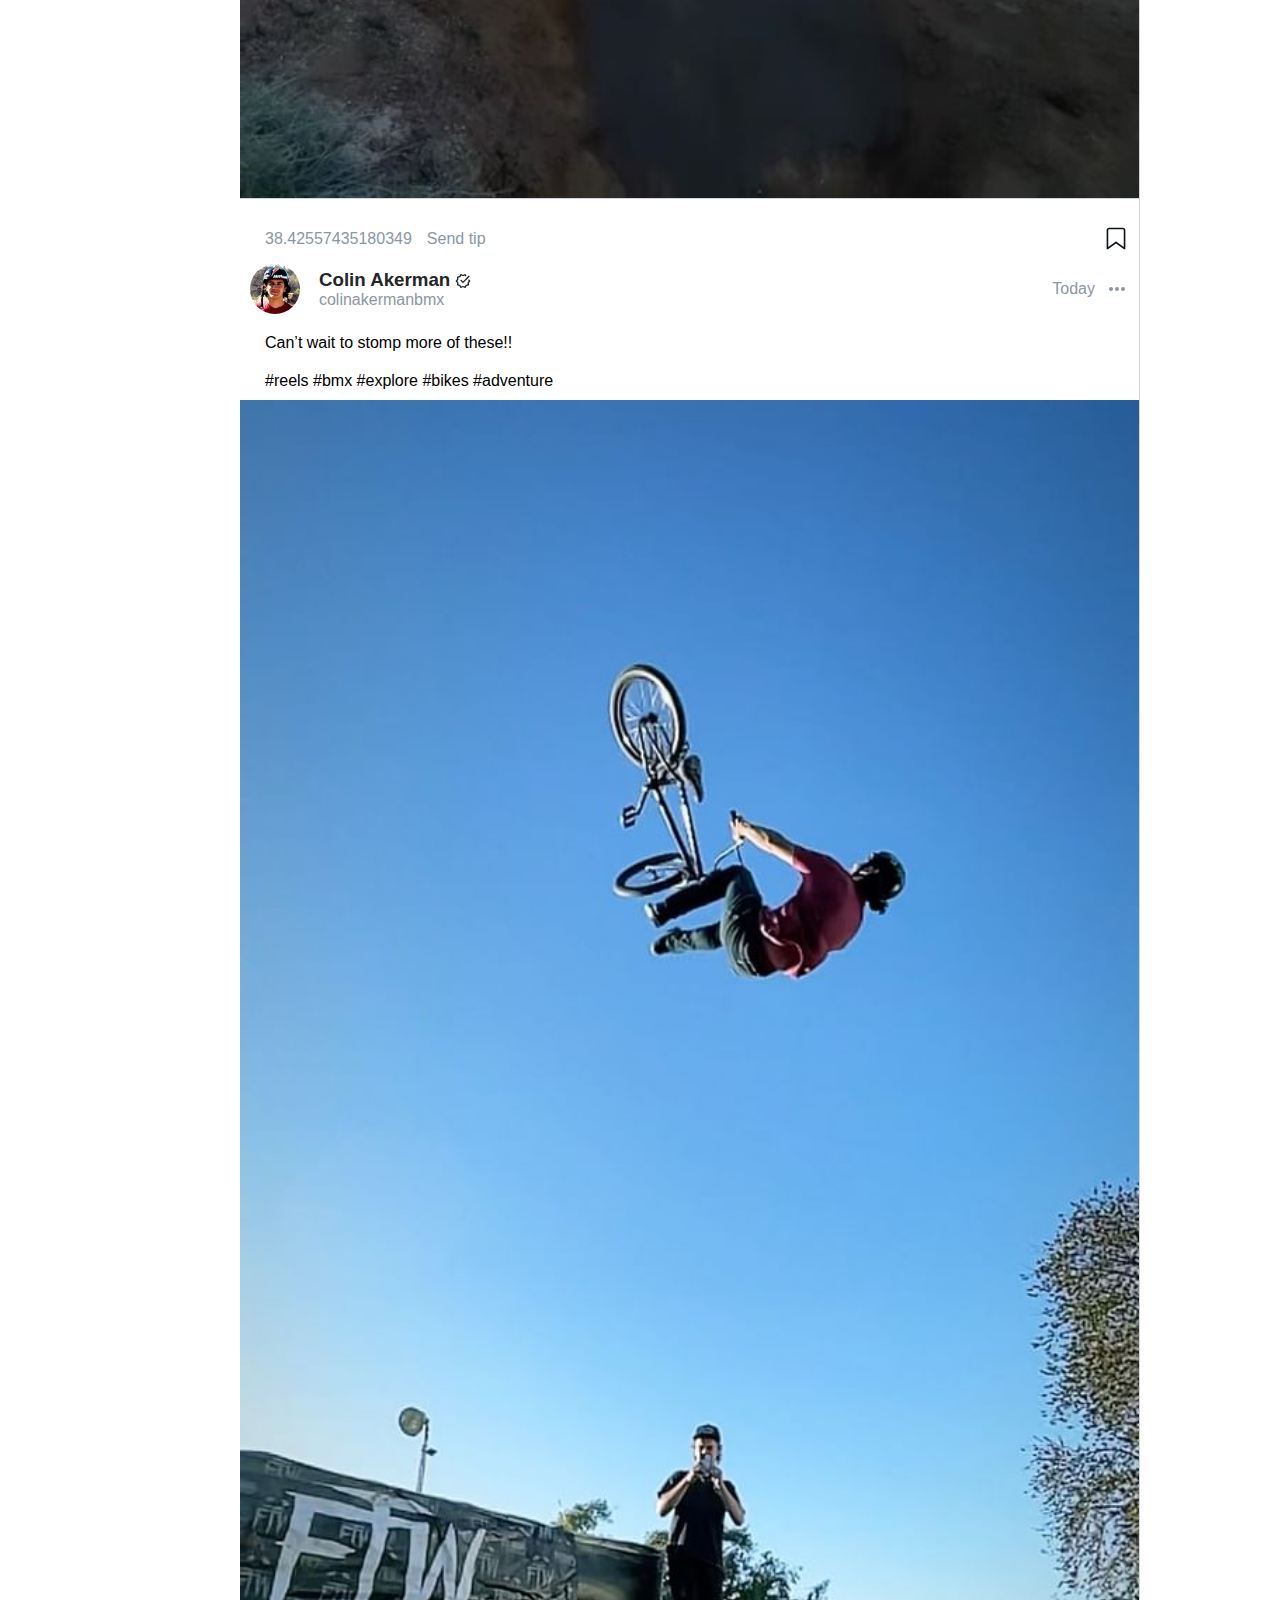
==== commit 6da7e334: "adding js" ====
--- a/index.html
+++ b/index.html
@@ -27,59 +27,12 @@
                 <p>When you need to get your rocks off to some BMX</p>
             </div>
             <div class="feed-container">
-                <div data-profile="1" class="feed-item">
-                    <div class="feed-item-header">
-                        <img class="profile-image" src="img/profiles/mattray.jpg">
-                        <div class="feed-item-name">
-                            <h3>Matt Ray<img src="img/verified.svg"></h3>
-                            <p>@matt-ray</p>
-                        </div>
-                        <p class="post-date">Today<img src="img/more-dark.svg"></p>
-                    </div>
-                    <div class="feed-item-post">
-                        <p>The beast😈 #bmx @subrosabrand</p>
-                        <img src="img/matt-ray-bike.jpg">
-                    </div>
-                    <div class="post-interactions">
-                        <div class="post-interactions-left">
-                            <p class="counts"><img src="img/heart-dark.svg" /> 600</p>
-                            <p class="counts"><img src="img/chat-dark.svg" /> 600</p>
-                            <p class="counts"><img src="img/tip.svg" />Send tip</p>
-                        </div>
-                        <div class="post-interactions-right">
-                            <img src="img/bookmarks.svg" />
-                        </div>
-                    </div>
-                </div>
-                <div data-profile="1" class="feed-item">
-                    <div class="feed-item-header">
-                        <img class="profile-image" src="img/profiles/mattray.jpg">
-                        <div class="feed-item-name">
-                            <h3>Matt Ray<img src="img/verified.svg"></h3>
-                            <p>@matt-ray</p>
-                        </div>
-                        <p class="post-date">Today<img src="img/more-dark.svg"></p>
-                    </div>
-                    <div class="feed-item-post">
-                        <p>The beast😈 #bmx @subrosabrand</p>
-                        <img src="img/matt-ray-bike.jpg">
-                    </div>
-                    <div class="post-interactions">
-                        <div class="post-interactions-left">
-                            <p class="counts"><img src="img/heart-dark.svg" /> 600</p>
-                            <p class="counts"><img src="img/chat-dark.svg" /> 600</p>
-                            <p class="counts"><img src="img/tip.svg" />Send tip</p>
-                        </div>
-                        <div class="post-interactions-right">
-                            <img src="img/bookmarks.svg" />
-                        </div>
-                    </div>
-                </div>
             </div>
         </div>
     </div>
     <script src="js/users.js"></script>
     <script src="js/data.js"></script>
+    <script src="js/functions.js"></script>
     <script src="js/app.js"></script>
 </body>
 </html>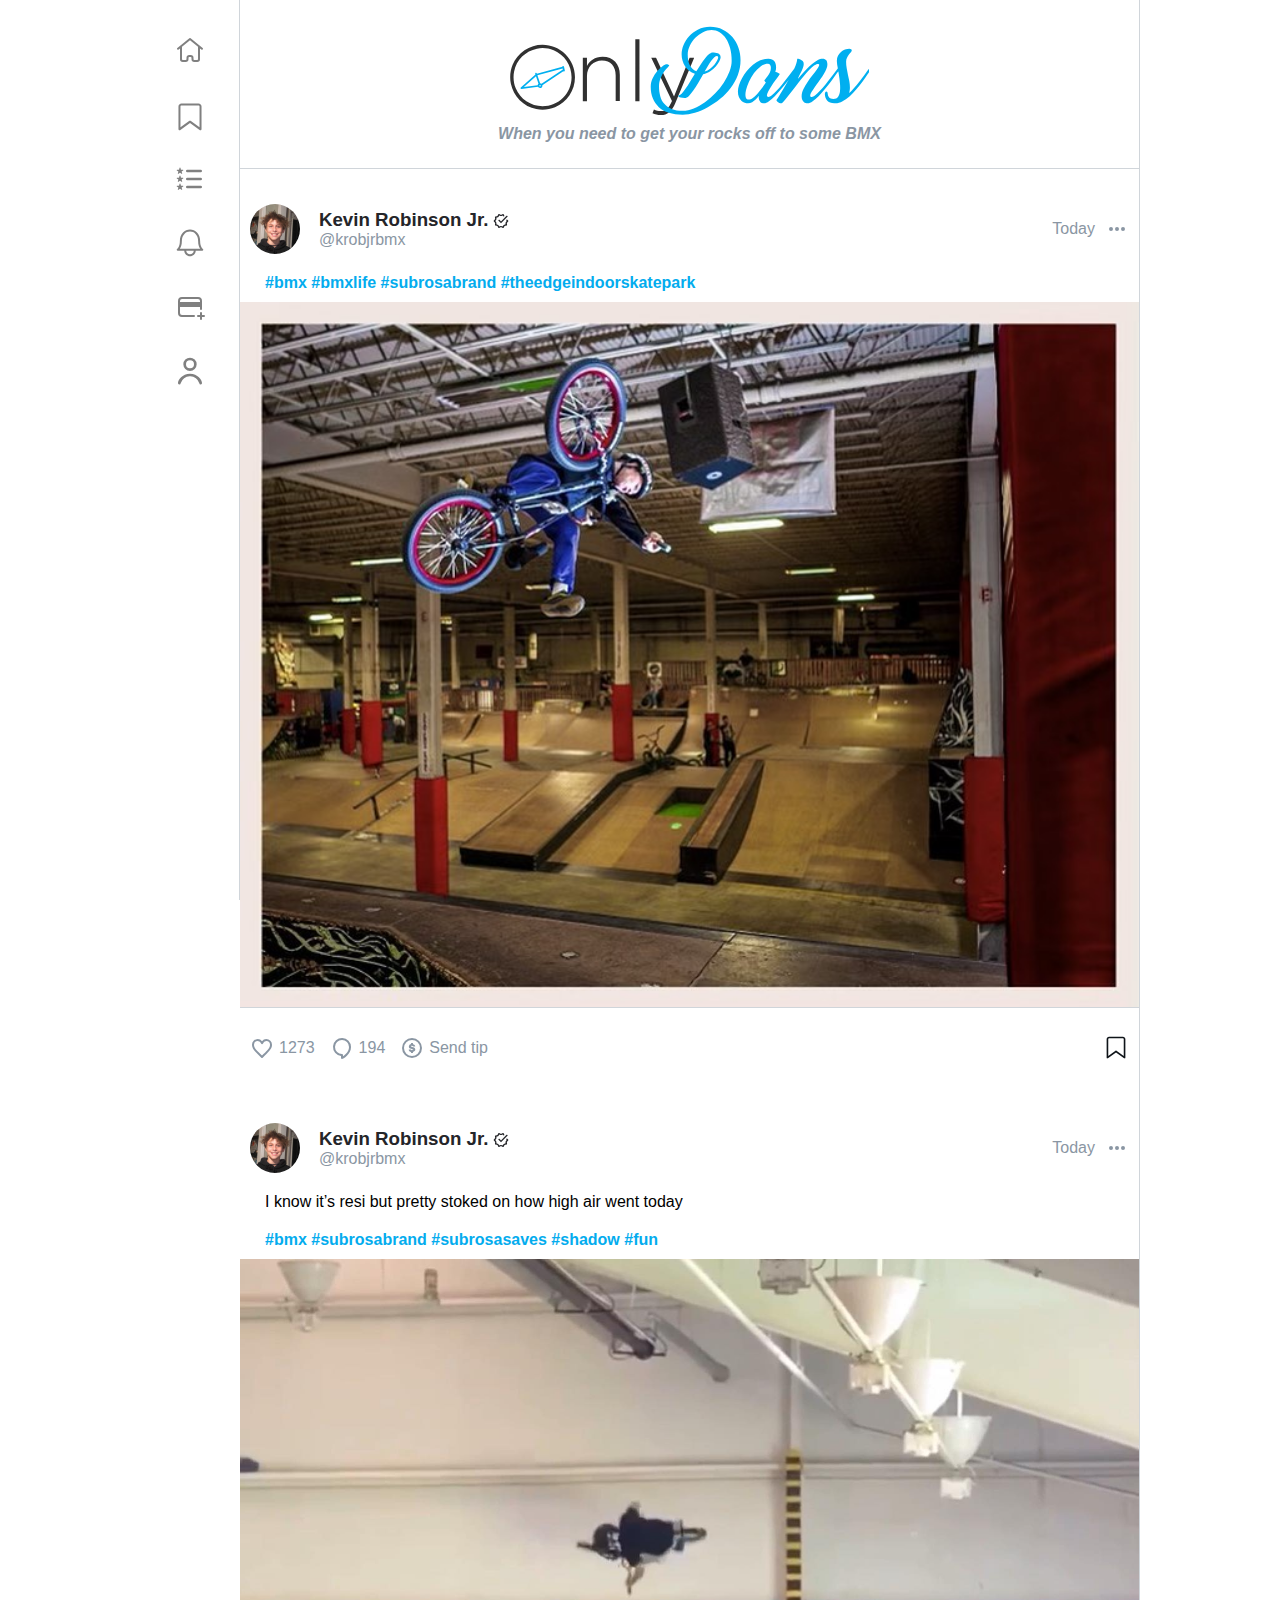
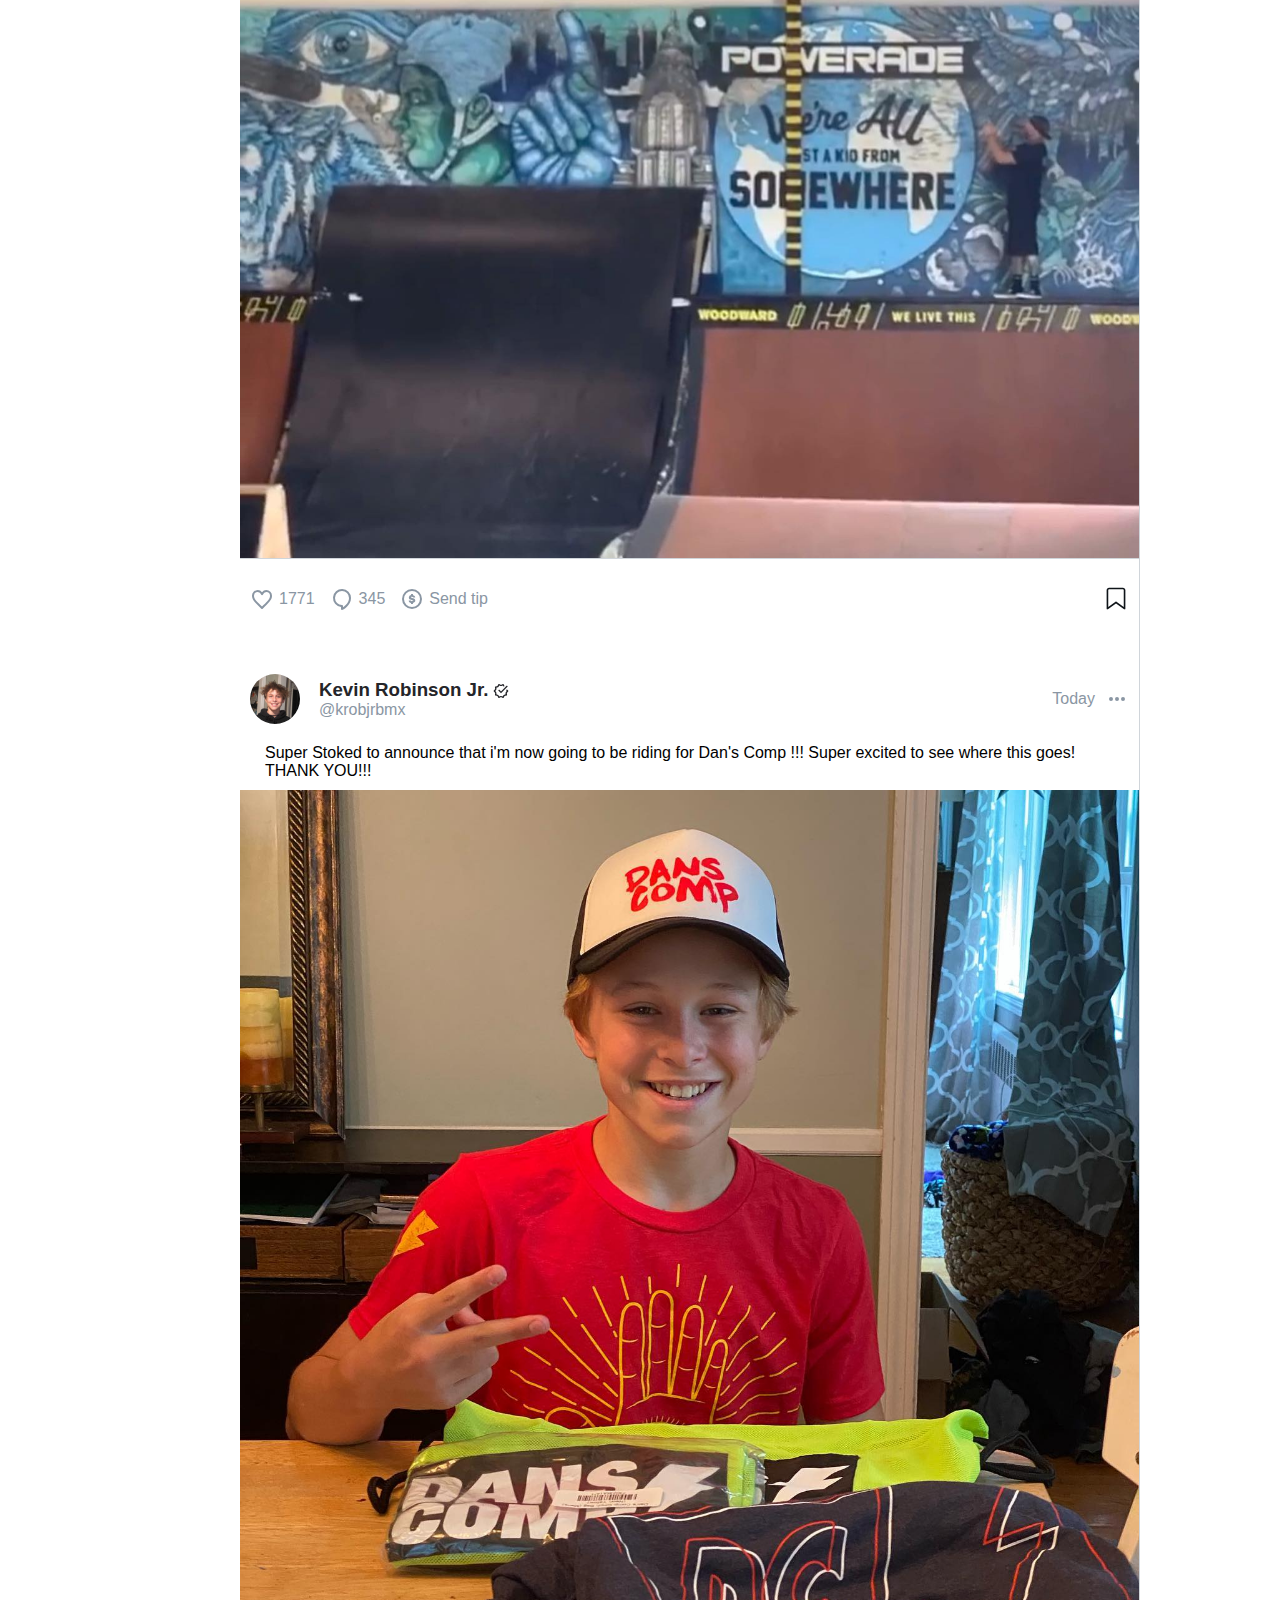
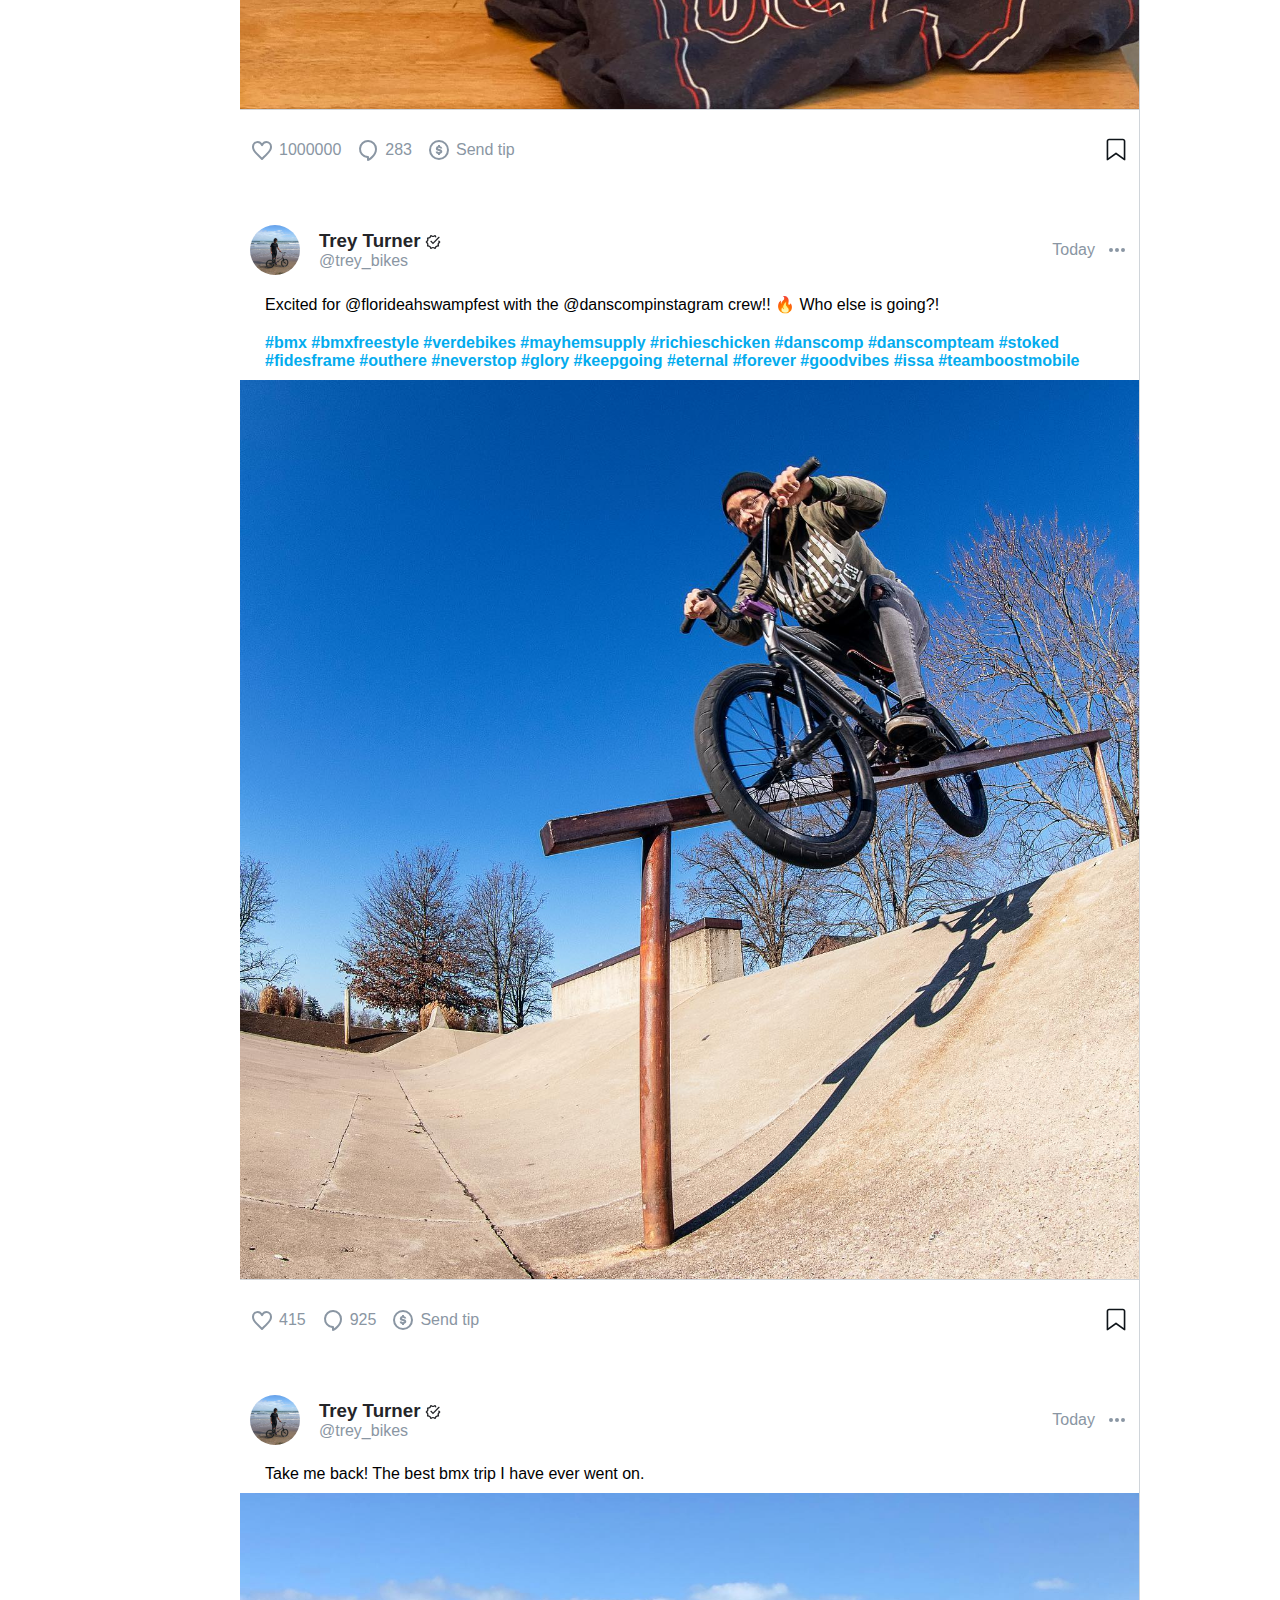
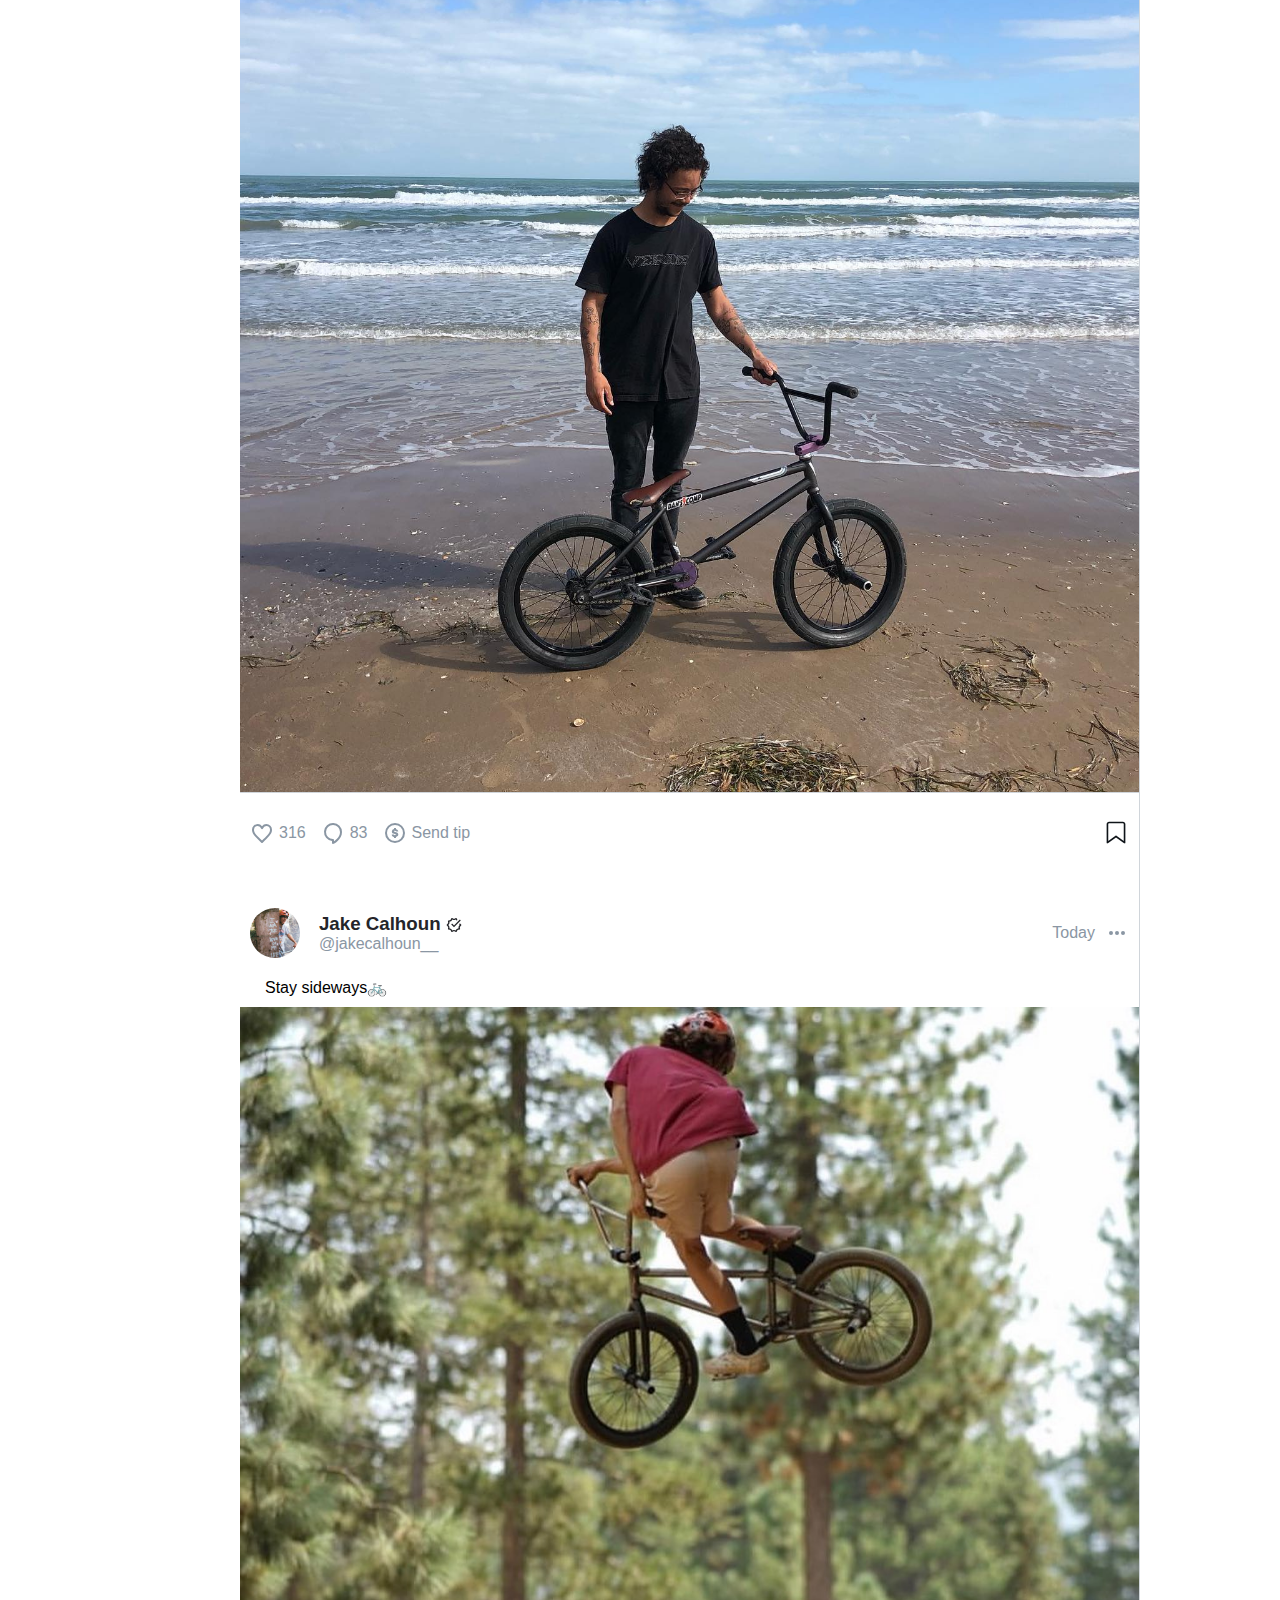
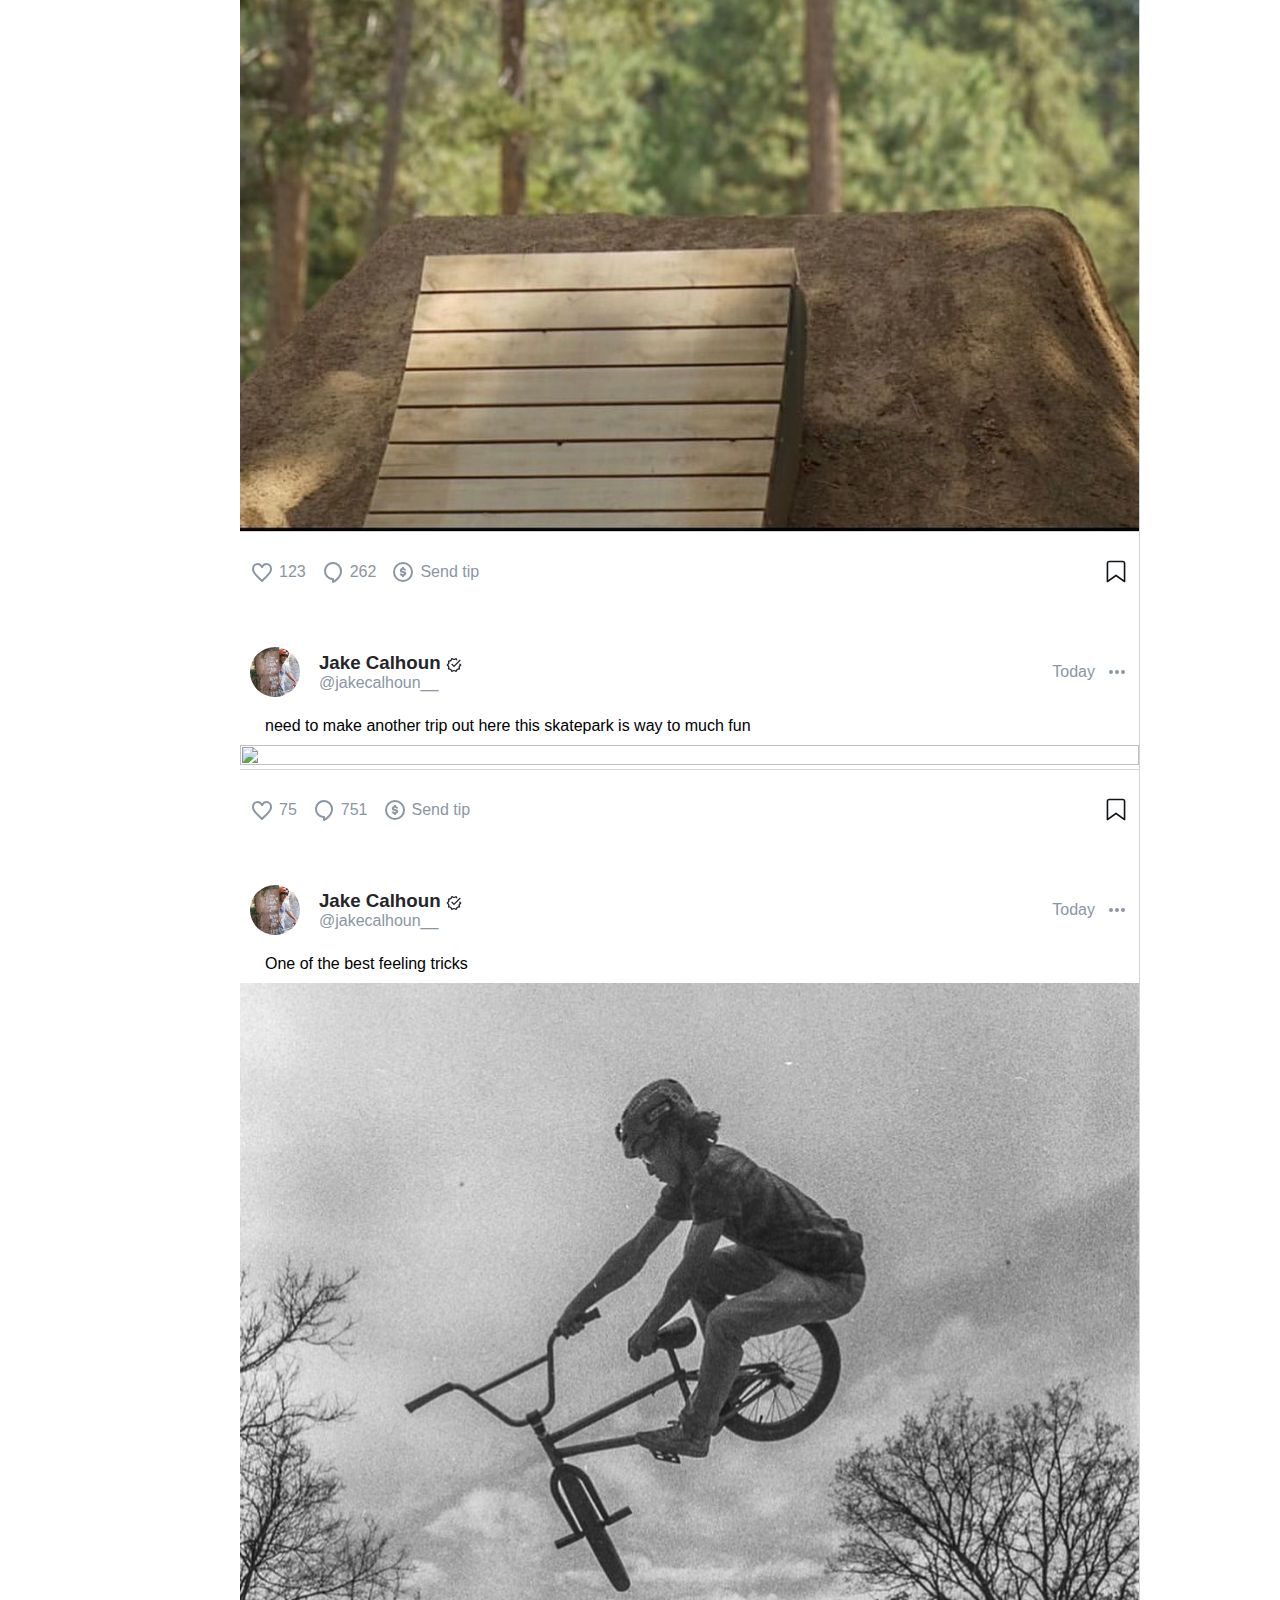
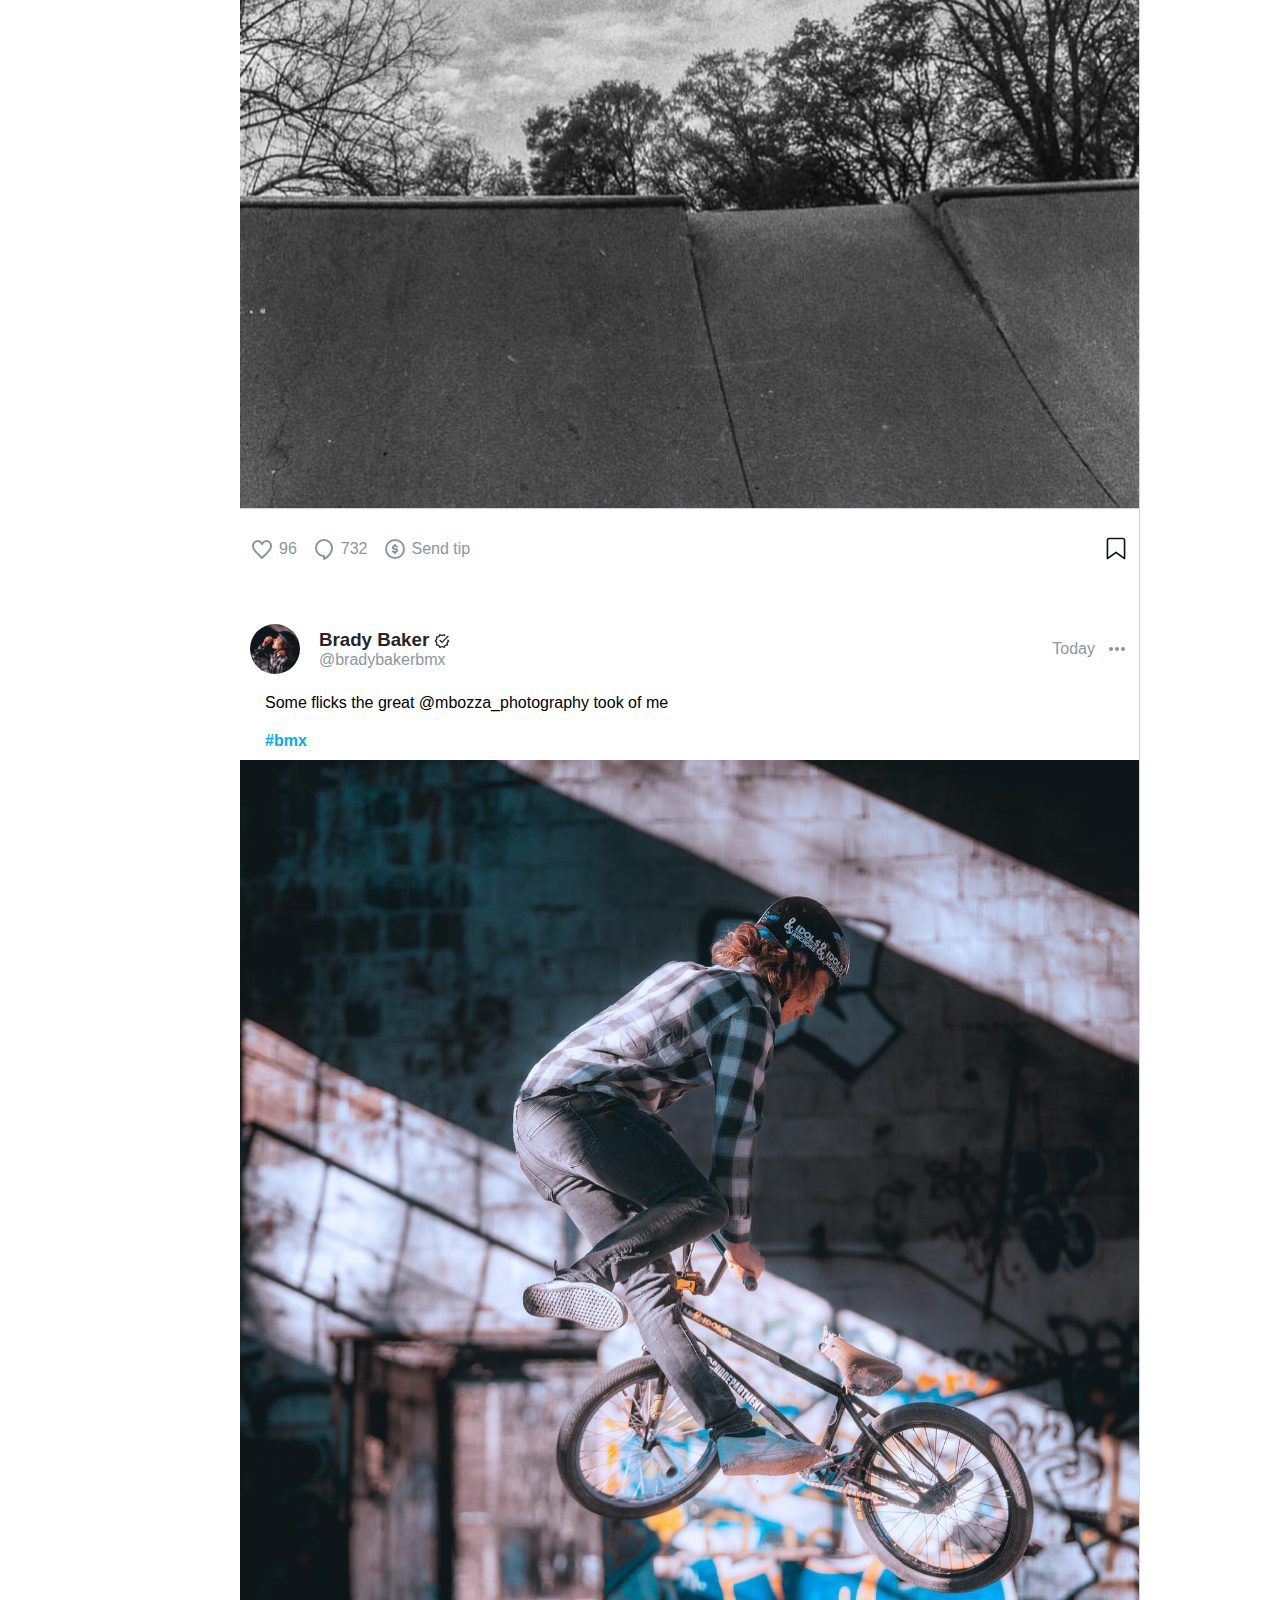
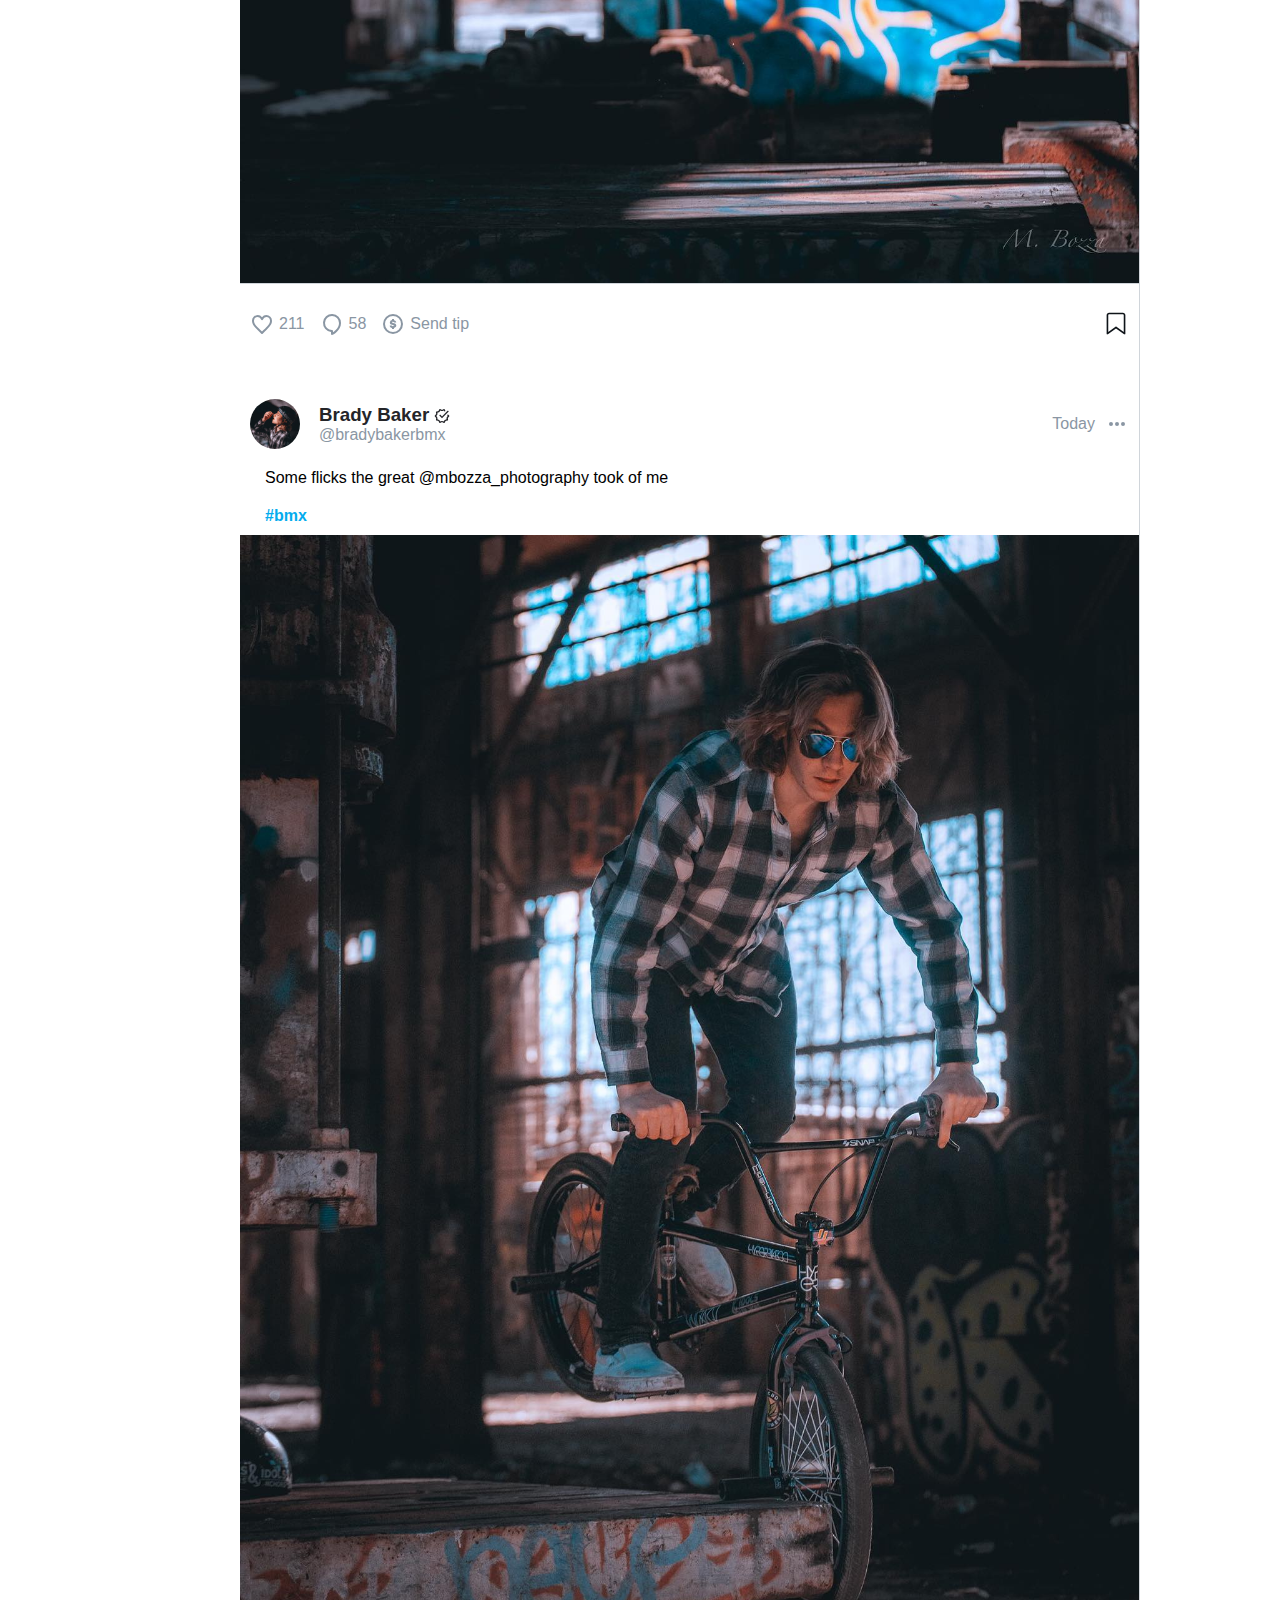
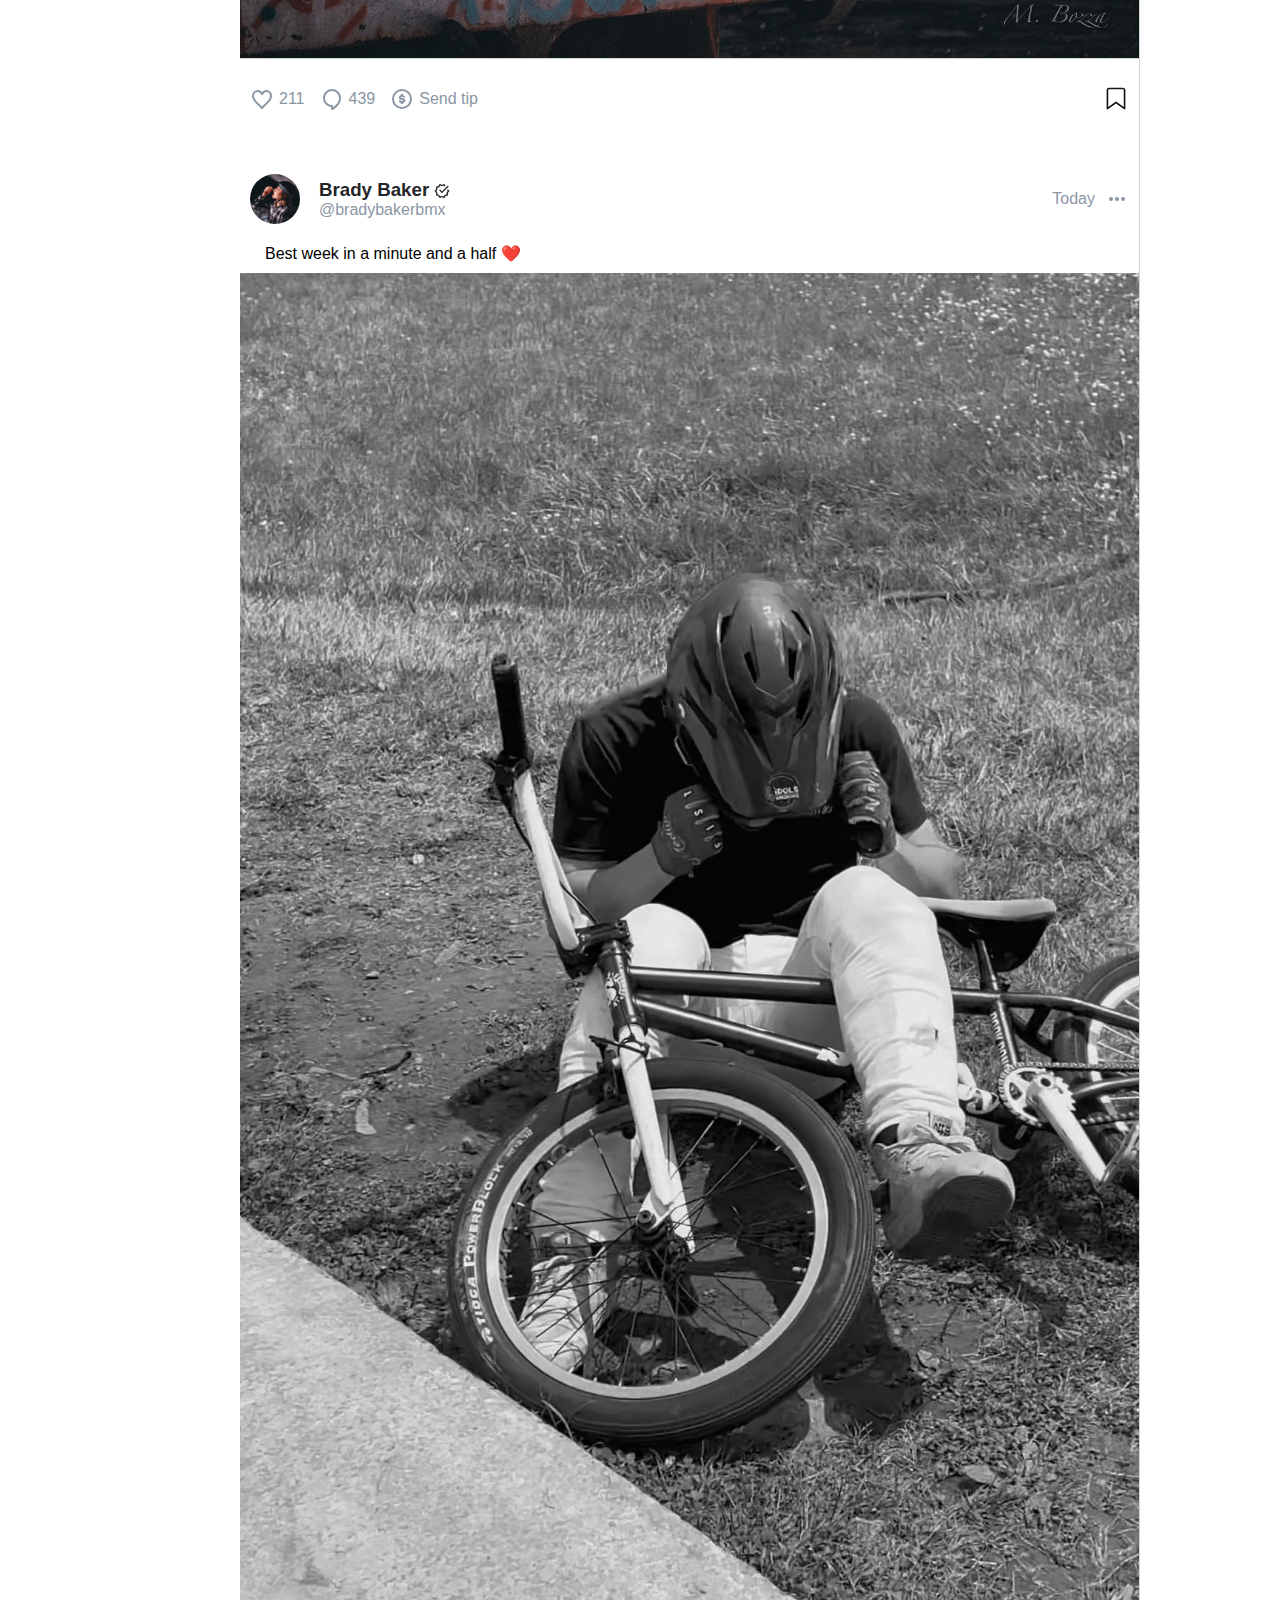
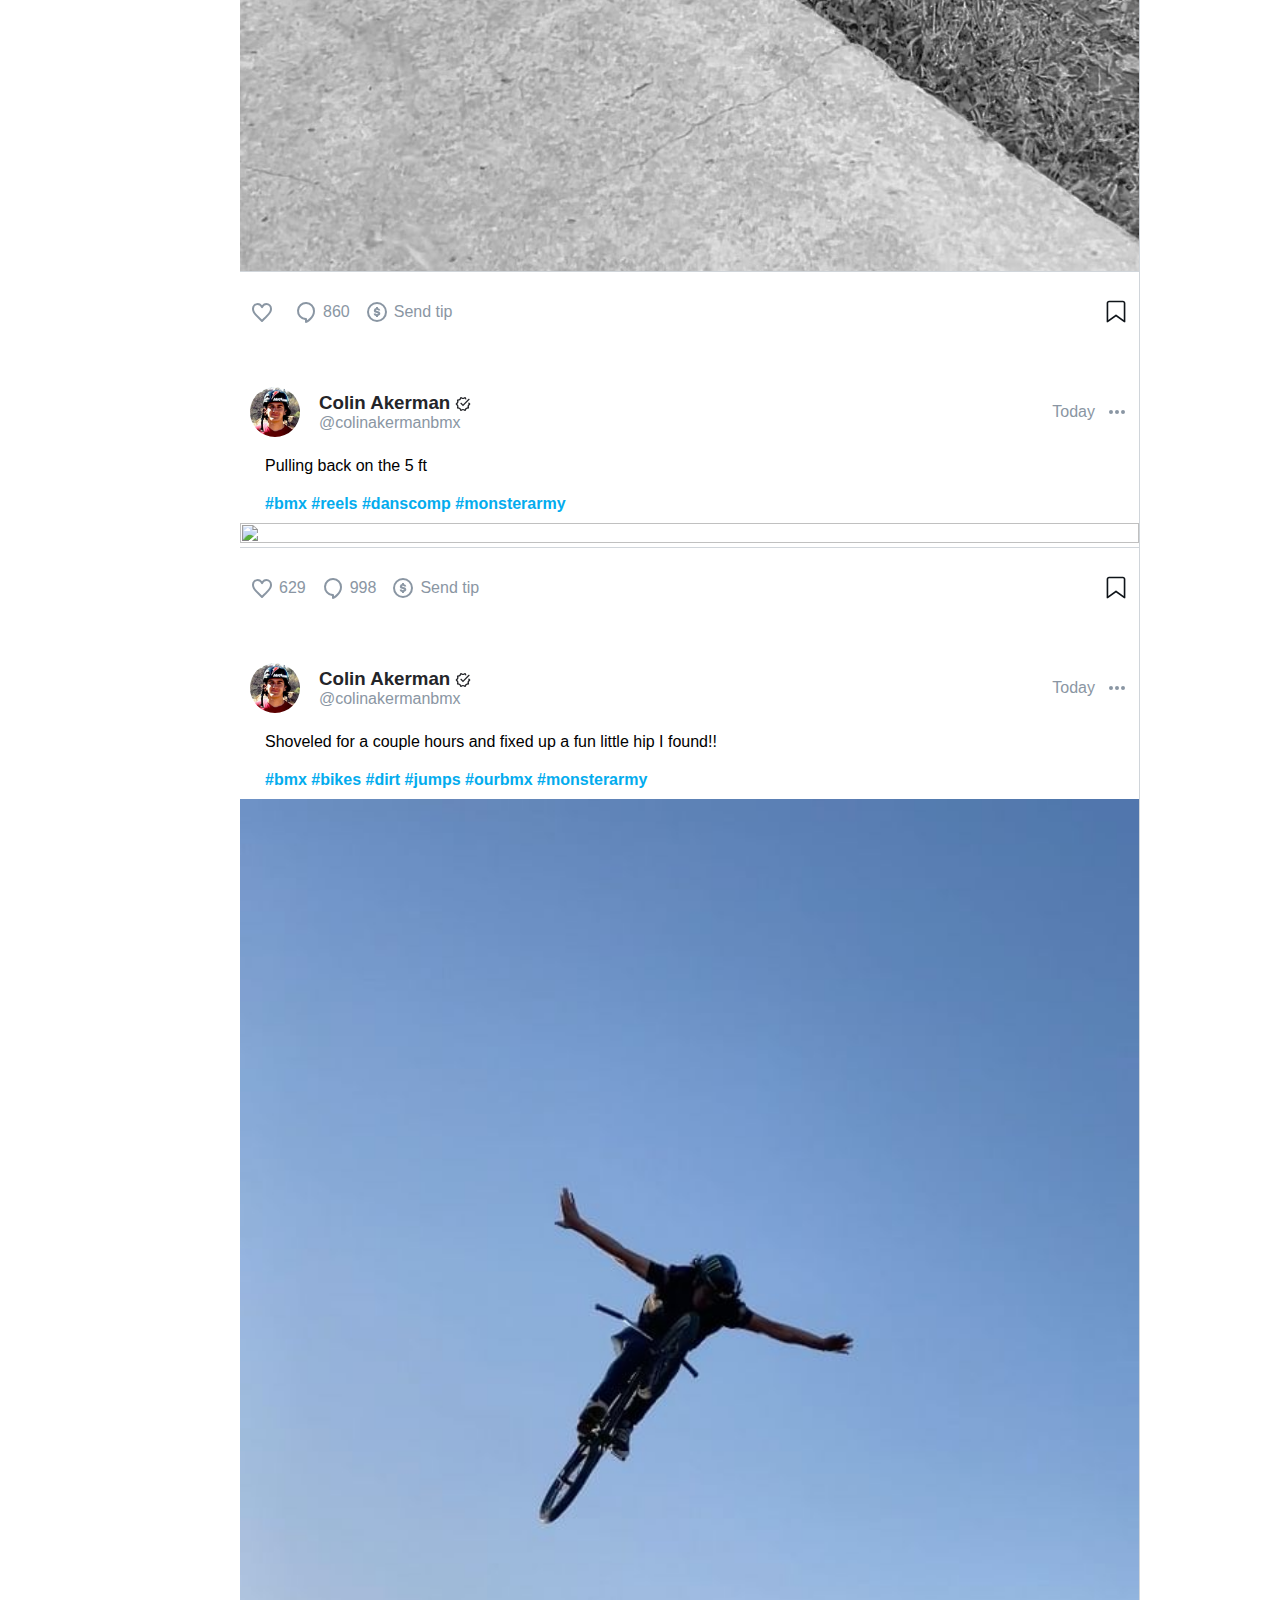
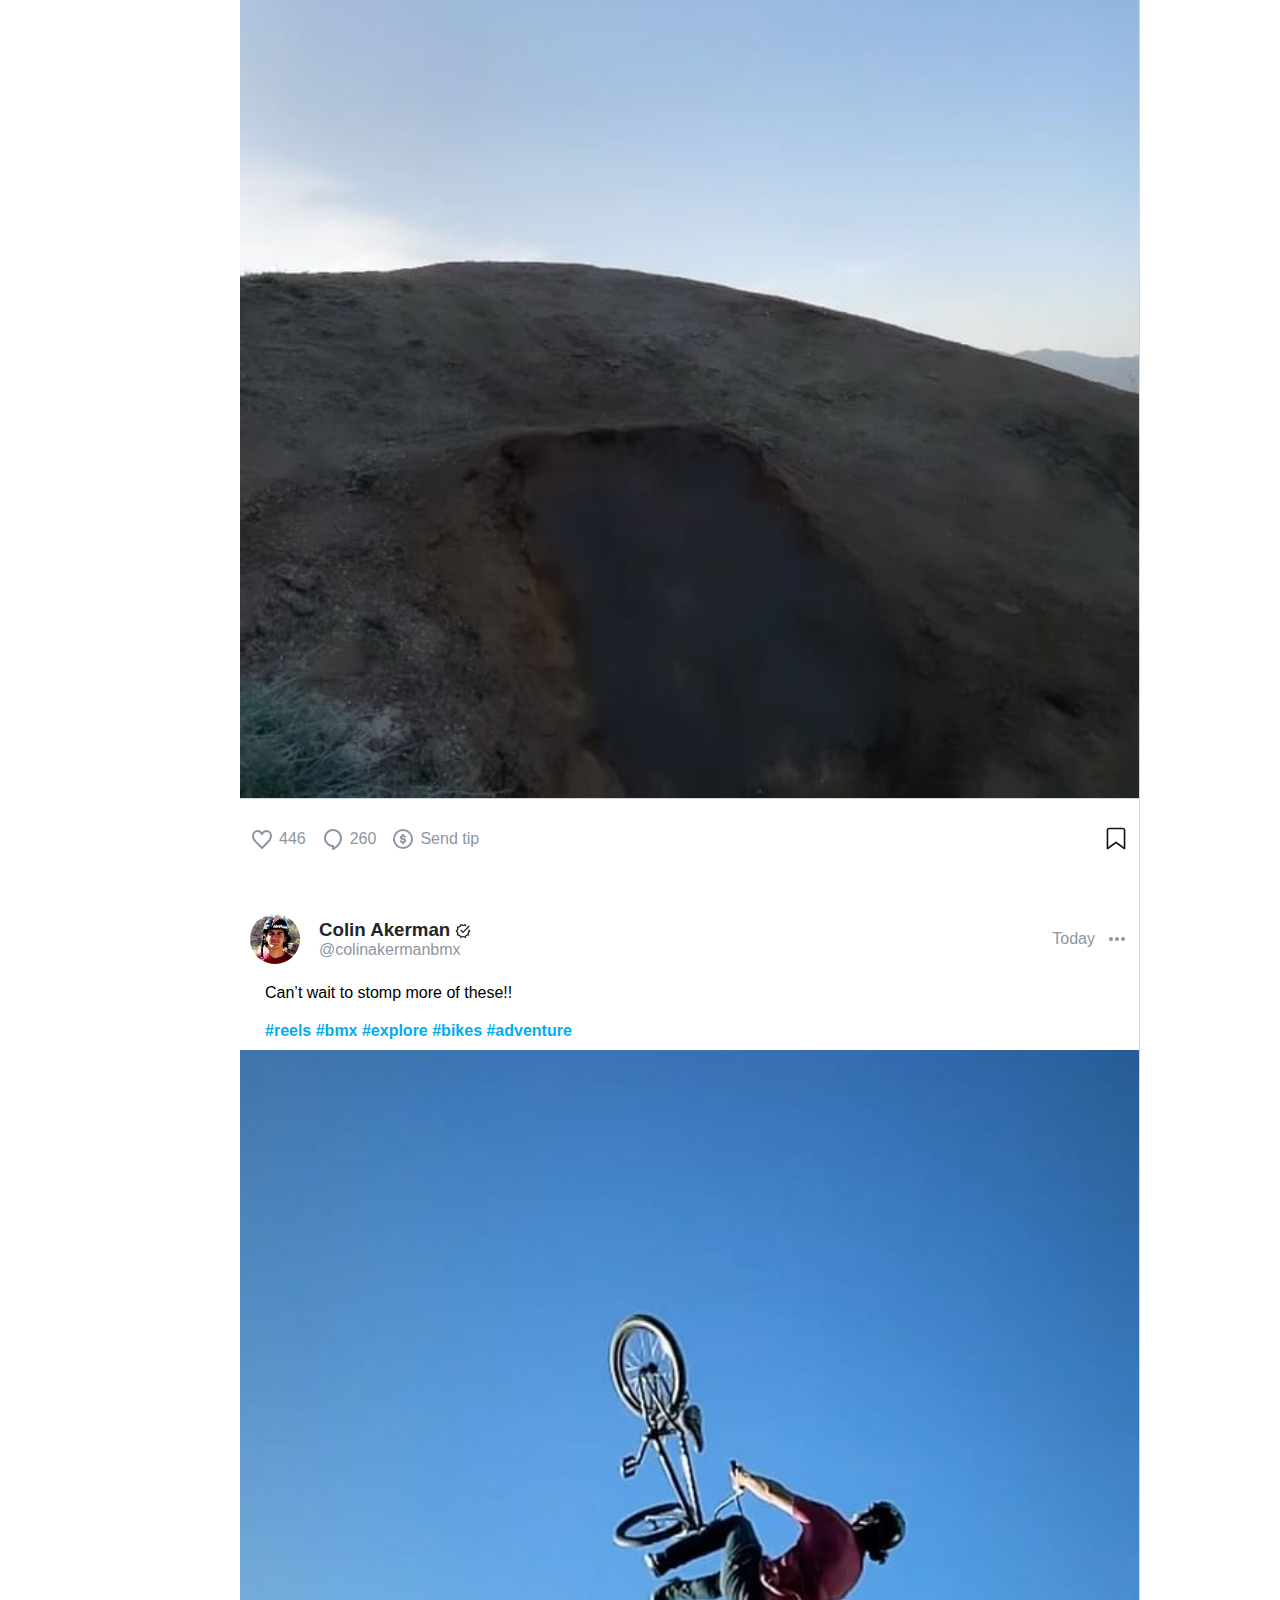
==== commit c481c04b: "Update index.html" ====
--- a/index.html
+++ b/index.html
@@ -12,14 +12,12 @@
 <body>
     <div id="container">
         <nav>
+            <img class="nav-home" src="img/home.svg" />
+            <img class="" src="img/bookmarks.svg" />
+            <img class="" src="img/lists.svg" />
+            <img class="mobile-hide" src="img/notifications.svg" />
+            <img class="" src="img/addcard.svg" />
             <img class="nav-account" src="img/account-dark.svg" />
-            <img class="nav-home" src="img/home.svg" />
-            <img class="mobile-hide" src="img/notifications.svg" />
-            <img class="mobile-hide" src="img/messages.svg" />
-            <img class="mobile-hide" src="img/bookmarks.svg" />
-            <img class="mobile-hide" src="img/lists.svg" />
-            <img class="mobile-hide" src="img/addcard.svg" />
-            <img class="mobile-hide" src="img/more-dark.svg" />
         </nav>
         <div id="content">
             <div id="location">
--- a/css/styles.css
+++ b/css/styles.css
@@ -25,8 +25,7 @@
     width: 100%;
     bottom: 0;
     display: flex;
-    flex-direction: row-reverse;
-    justify-content: space-between;
+    justify-content: space-around;
     margin: 0;
     padding: 15px 15px 10px 15px;
     border-right: solid 1px var(--light-gray);
@@ -107,8 +106,14 @@
     margin-bottom:25px;
 }
 
+
 .feed-item-header h3 {
     color: var(--dark-gray);
+}
+
+.feed-item-header:hover {
+    color: var(--blue);
+    cursor: pointer;
 }
 
 .feed-item-header h3 img {
@@ -117,6 +122,11 @@
     margin-left: 5px;
 }
 
+.feed-item-header p:hover {
+    color: var(--blue);
+    cursor: pointer;
+}
+
 .feed-item-name {
     width: 70%;
 }
@@ -127,6 +137,7 @@
     justify-content: flex-end;
     width: 10%;
     text-align: right;
+    color: var(--gray);
 }
 
 .post-date img {
@@ -163,7 +174,7 @@
     color: var(--gray);
     display: flex;
     align-items: center;
-    width: 70%;
+    width: 80%;
 }
 
 .post-interactions-left img {
@@ -174,6 +185,58 @@
     margin-right: 15px;
     display:flex;
     align-items: center;
+}
+
+.hashtags {
+    color: var(--blue);
+    font-weight: bold;
+}
+
+.list-item {
+    border-radius: 4px;
+    overflow: hidden;
+    margin: 10px;
+    position: relative;
+    height: 200px;
+    display: flex;
+    align-items: center;
+}
+
+.list-item:hover {
+    cursor: pointer;
+    filter: saturate(0%);
+}
+
+.list-item .feed-item-name {
+    position: relative;
+    z-index: 10;
+    background: rgba(255, 255, 255, 0.5);
+    filter: invert(1);
+    padding: 20px;
+    width: 60%;
+}
+
+.list-item-profile-image {
+    z-index: 10;
+    margin: 0 20px;
+}
+
+.list-item-profile-image img {
+    border-radius: 50%;
+    object-fit: cover;
+    object-position: center;
+    border: 3px solid #ffffff;
+    width: 150px;
+    height: 150px;
+}
+
+.cover-background {
+    max-width: 100%;
+    width: 100%;
+    height: 100%;
+    position: absolute;
+    object-fit: cover;
+    object-position: center;
 }
 
 
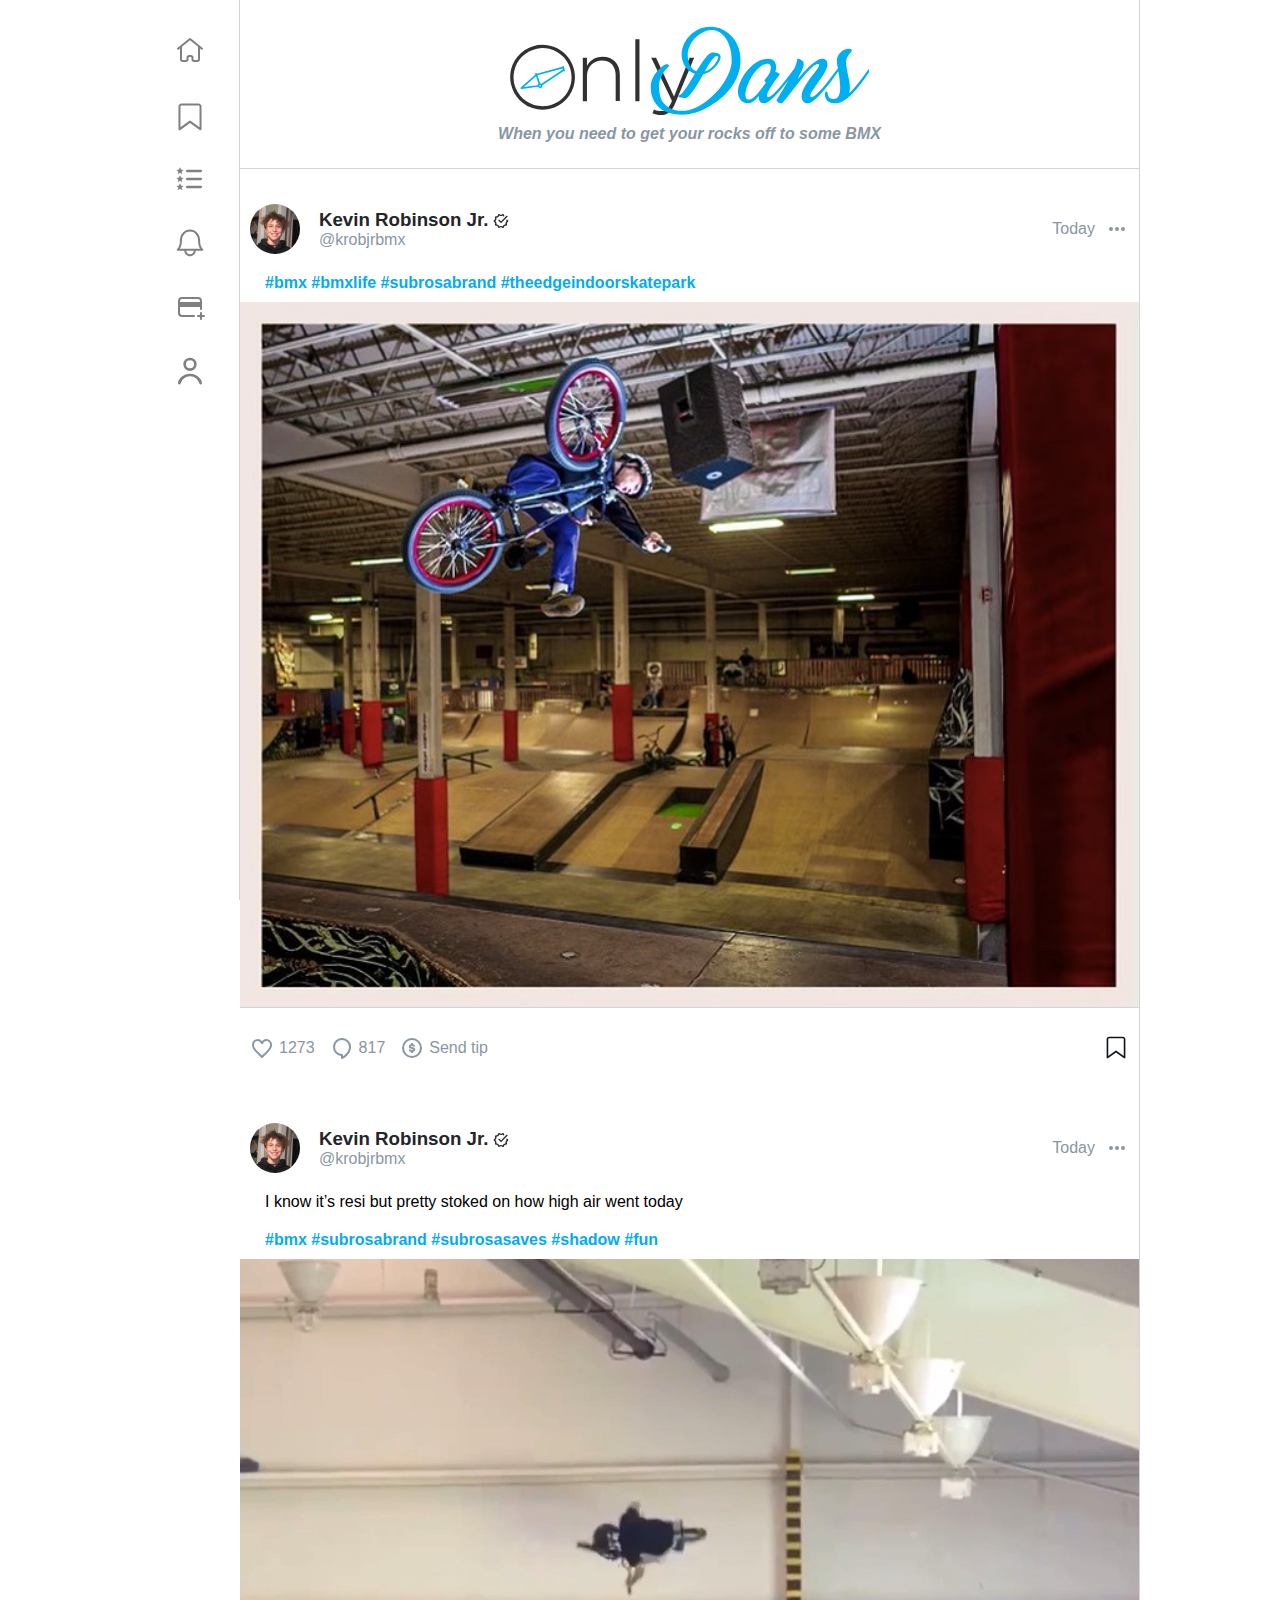
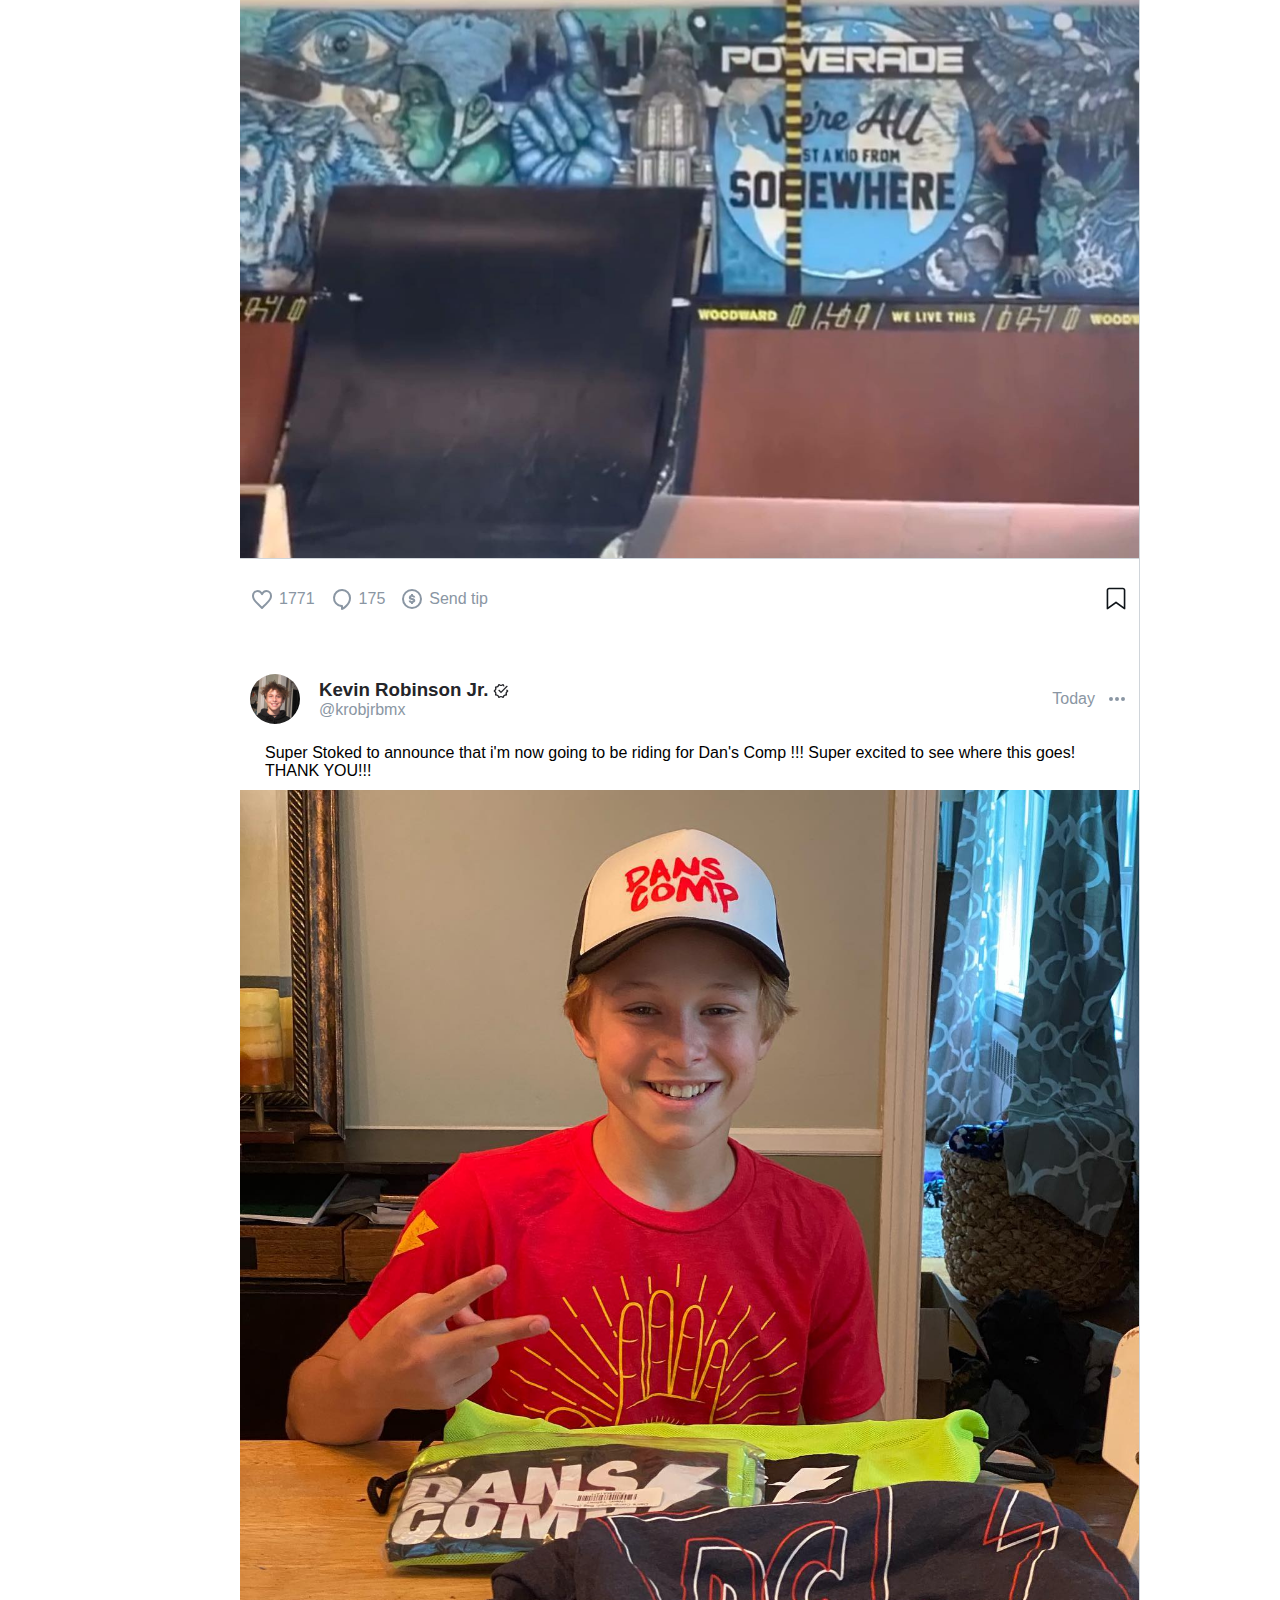
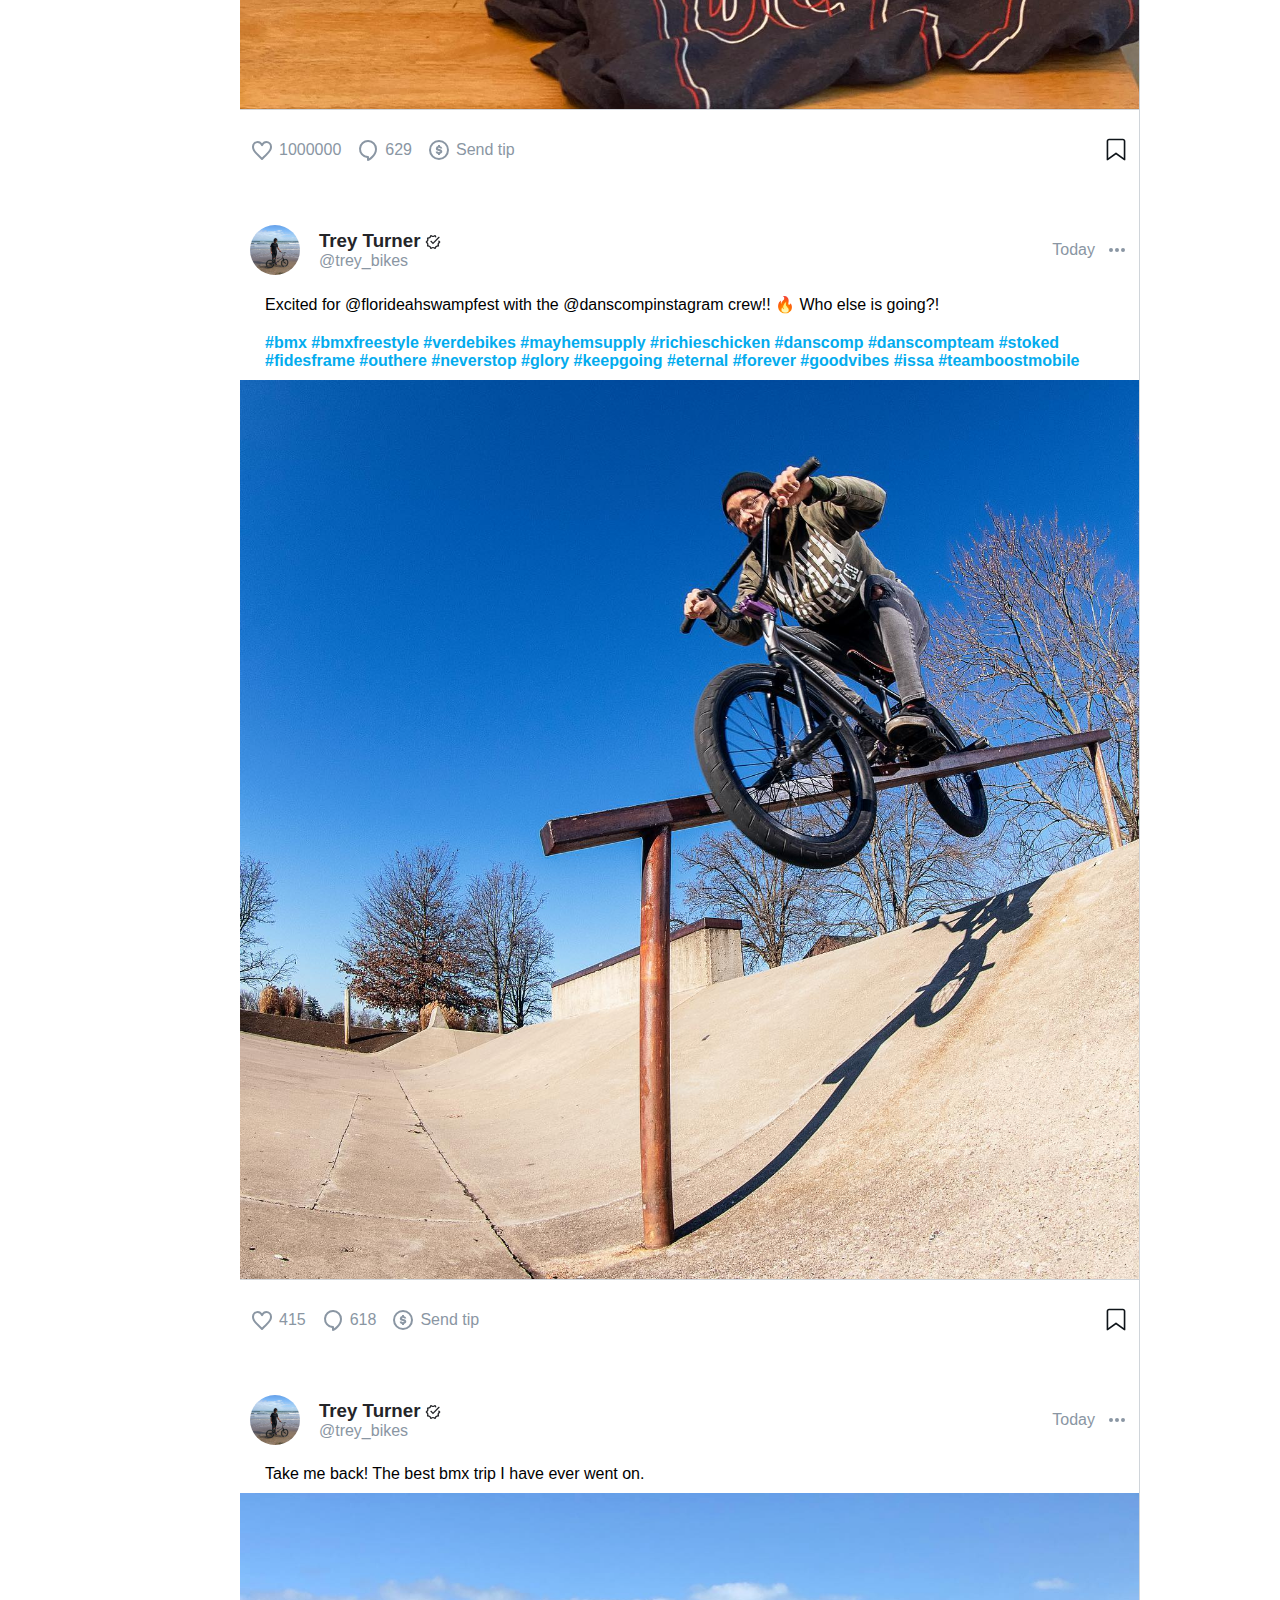
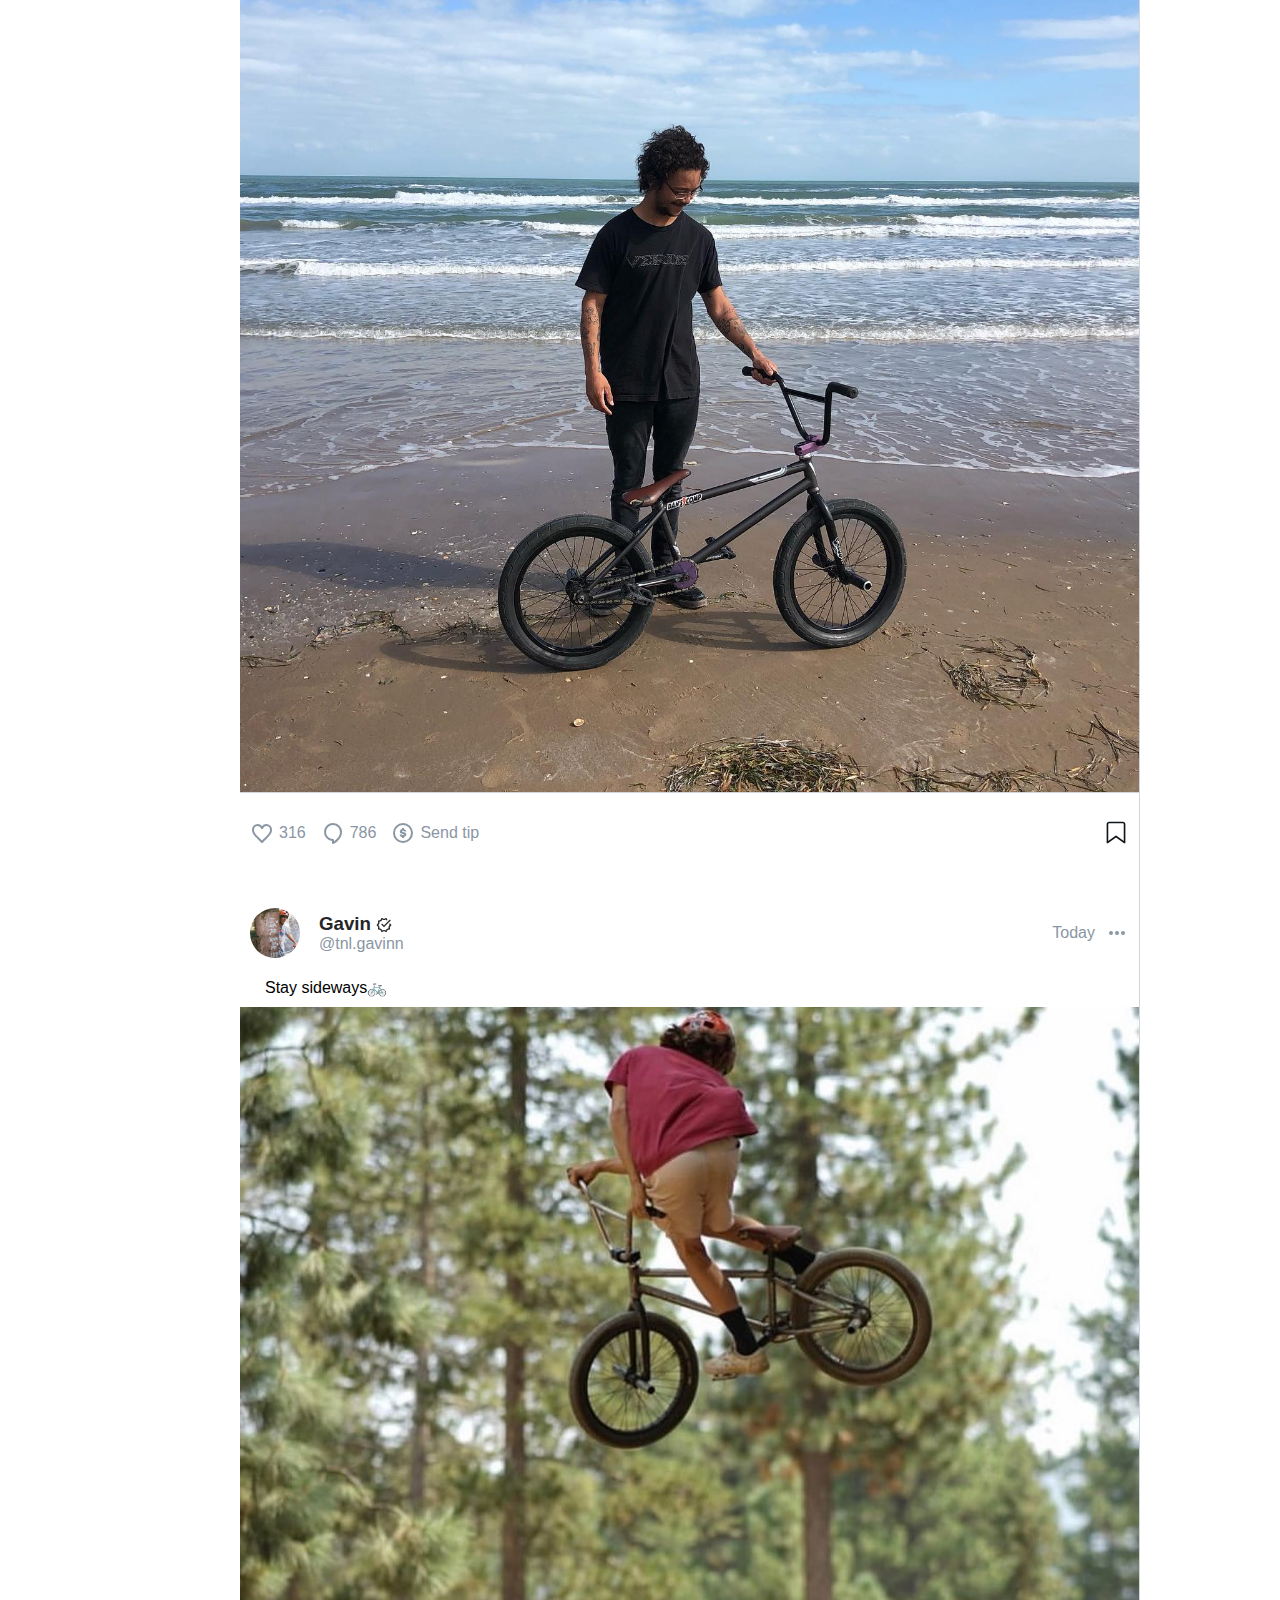
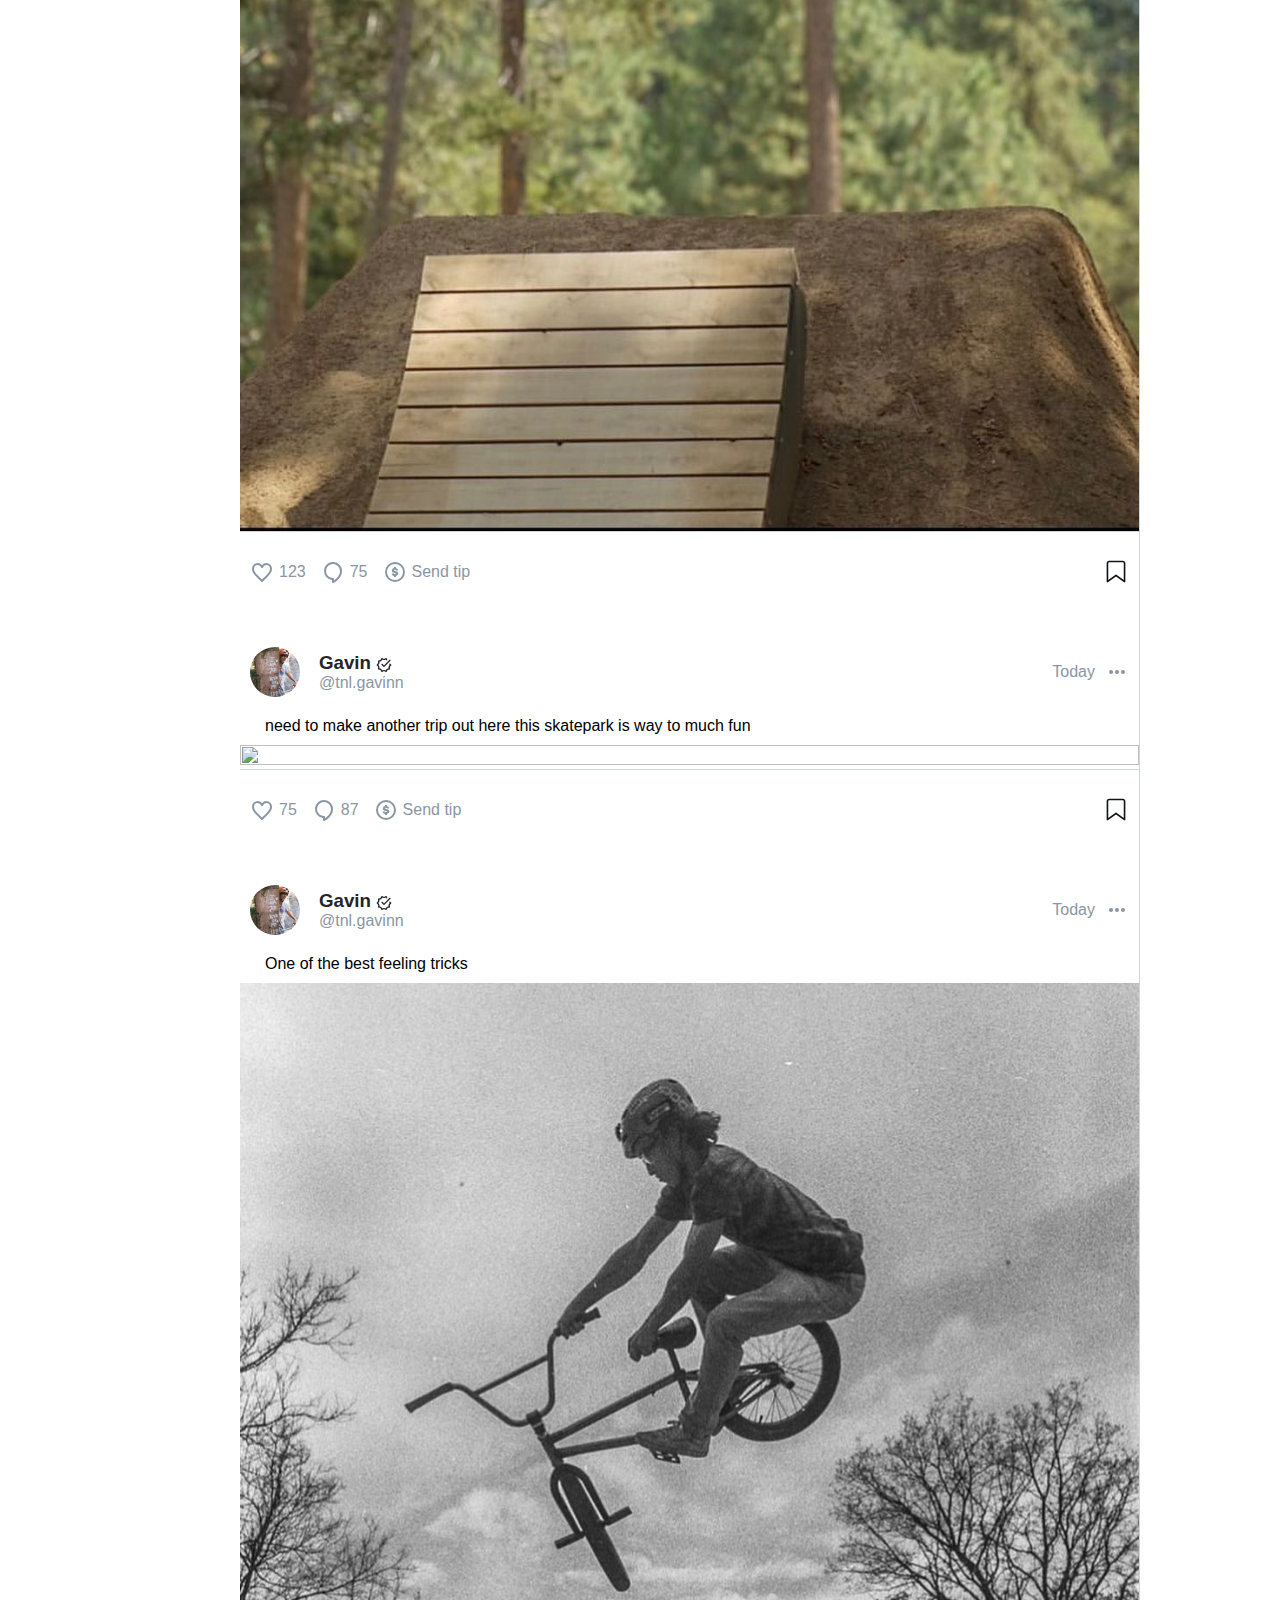
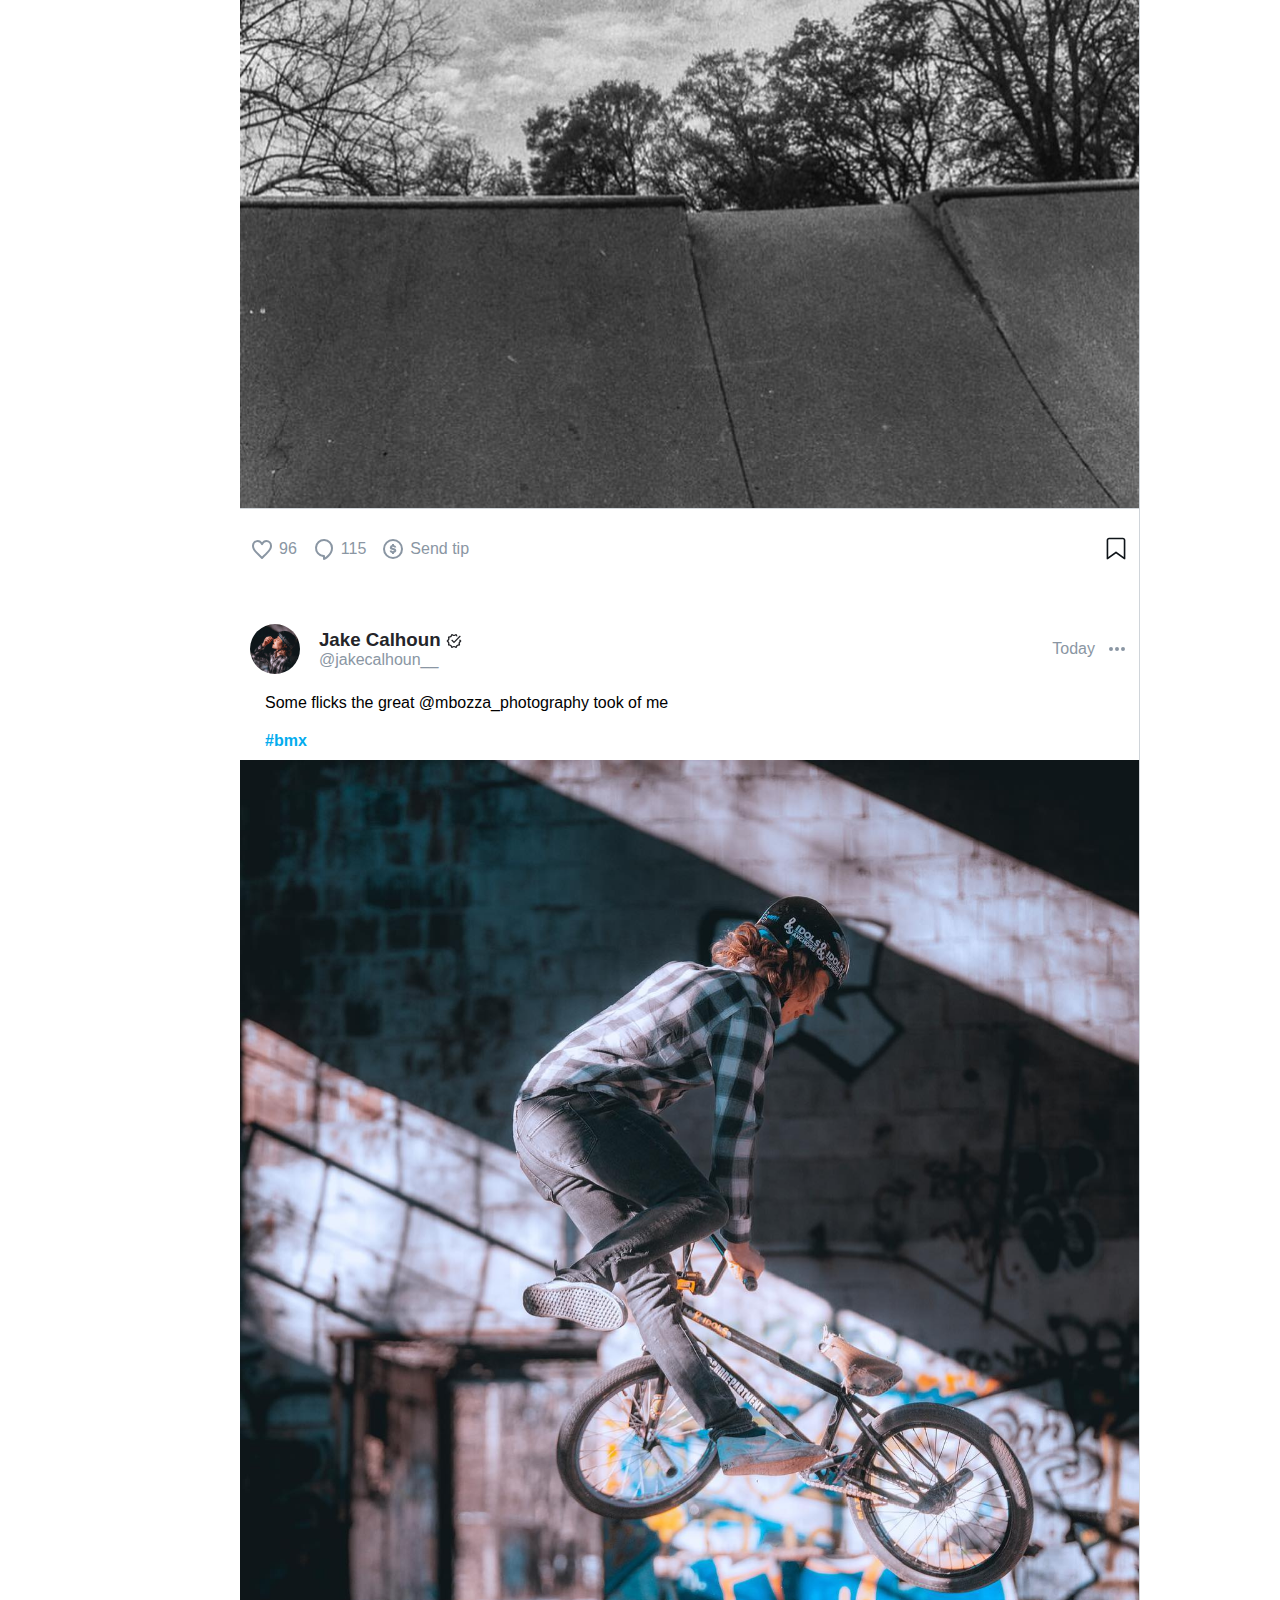
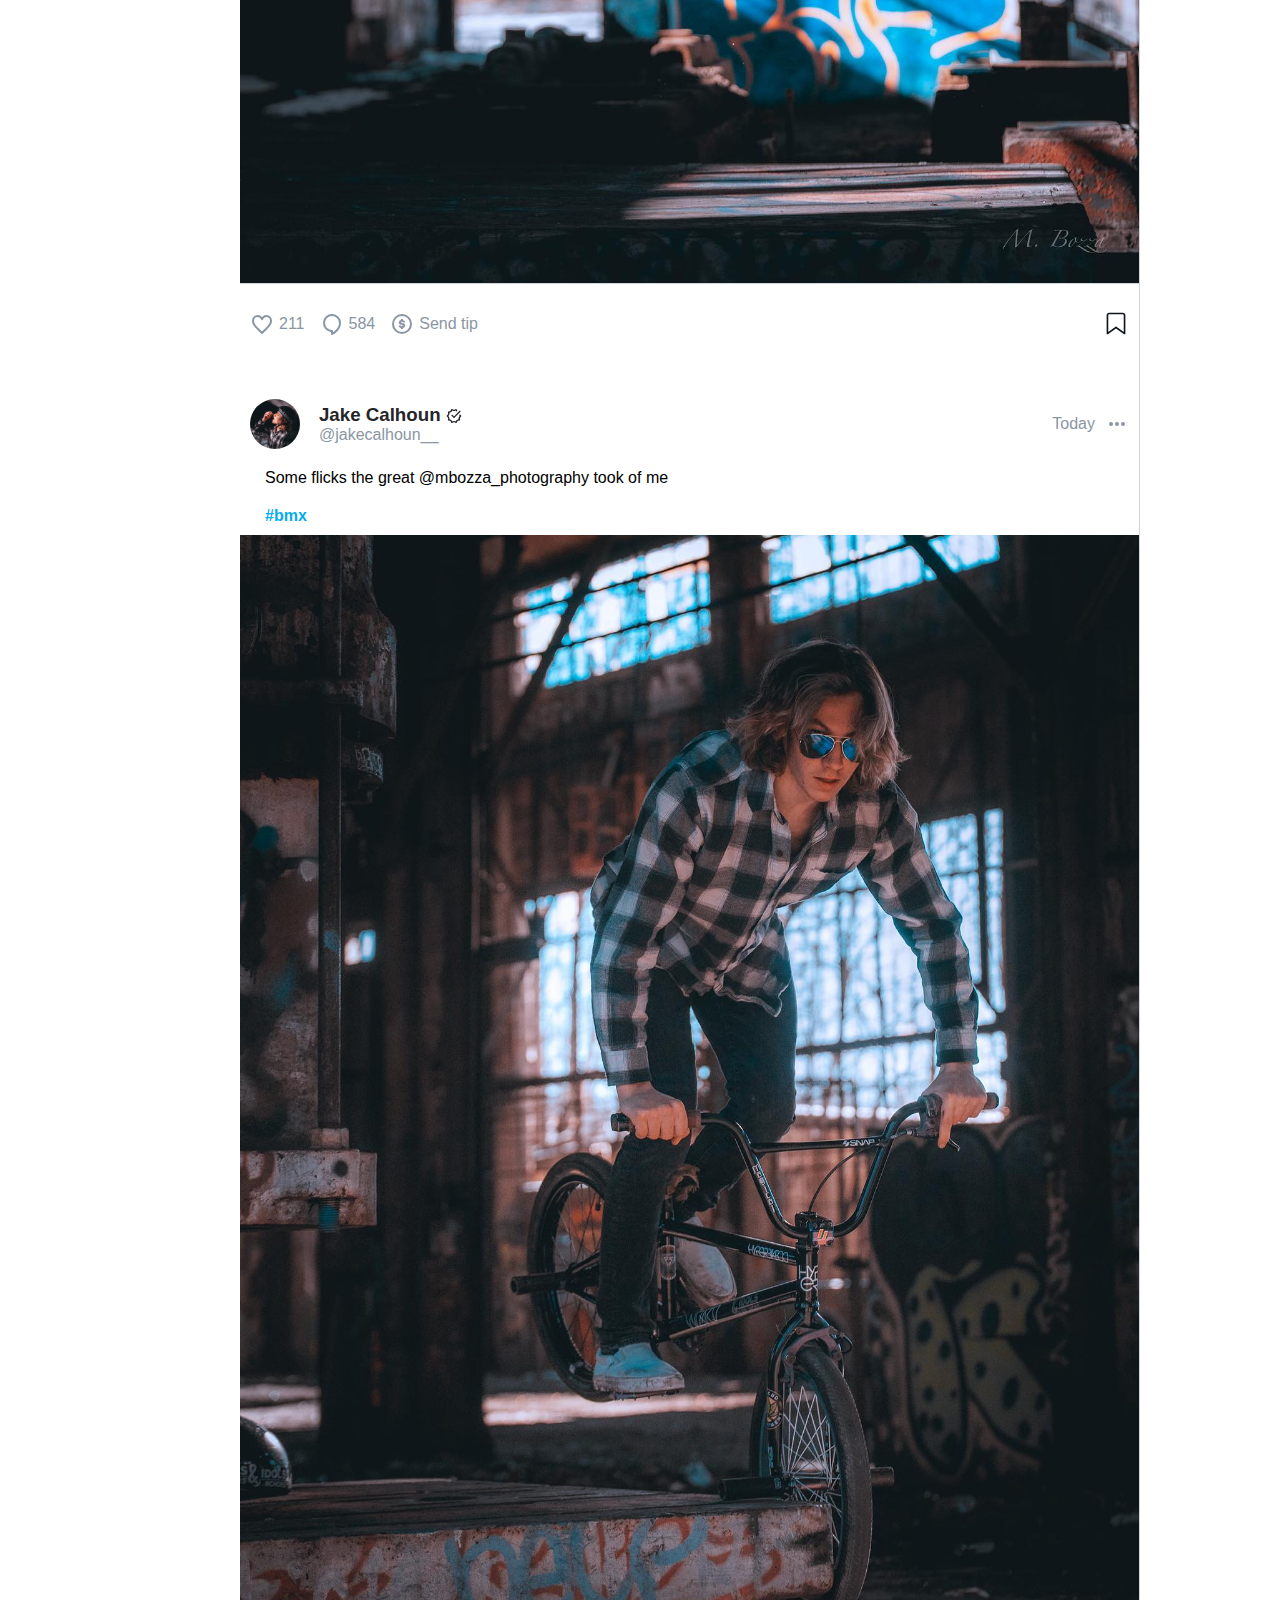
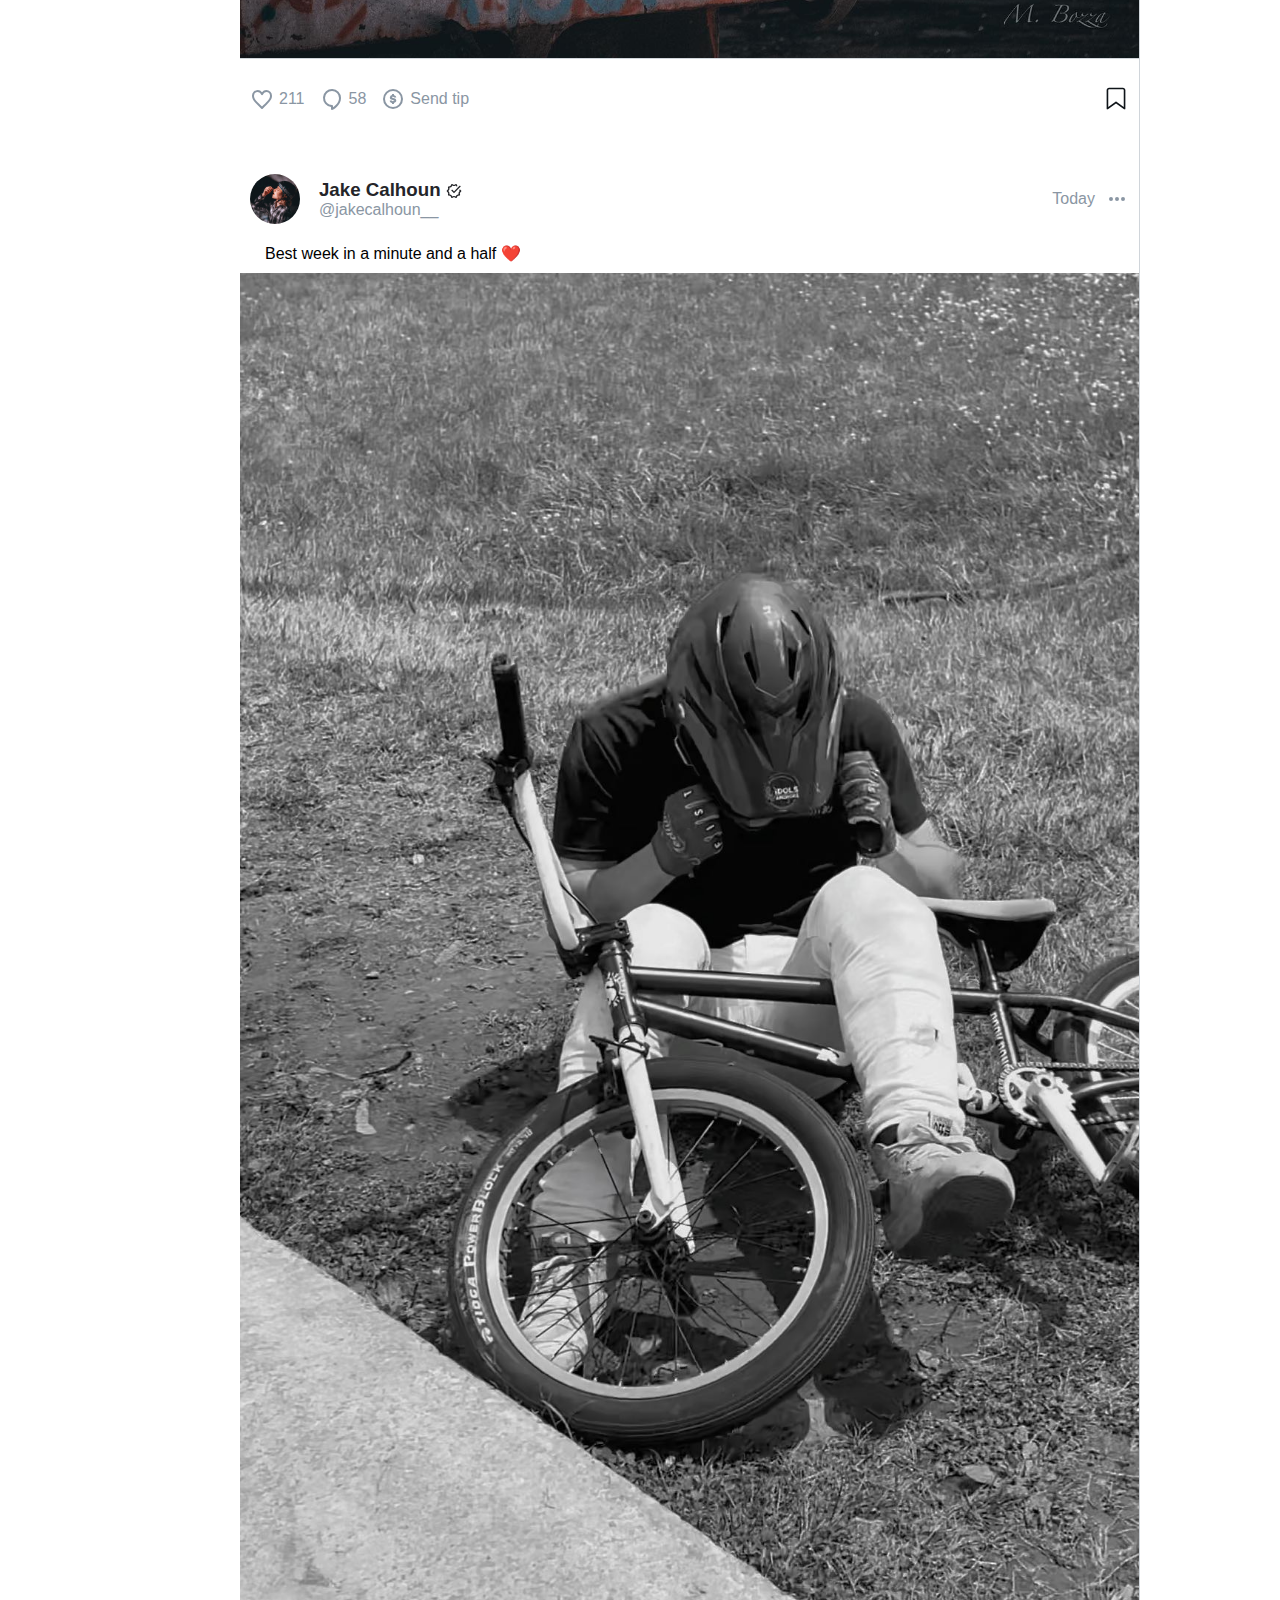
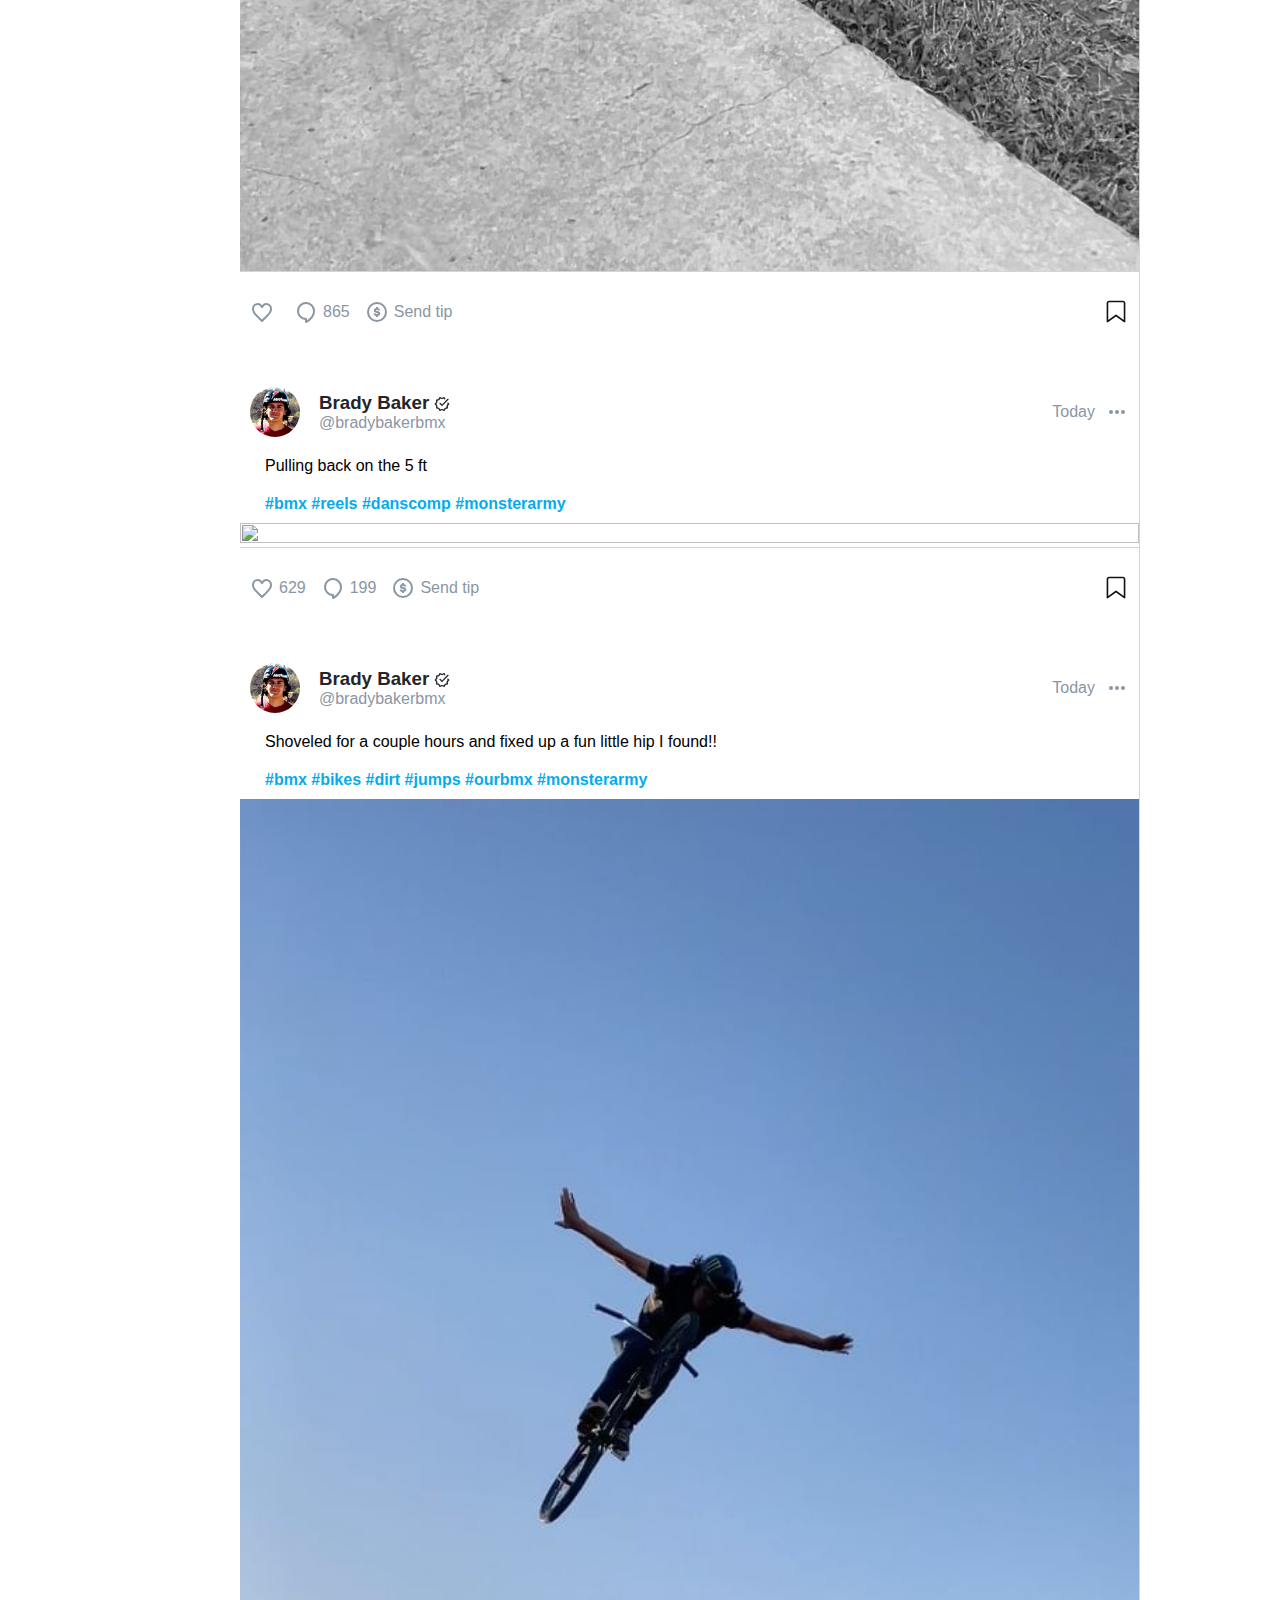
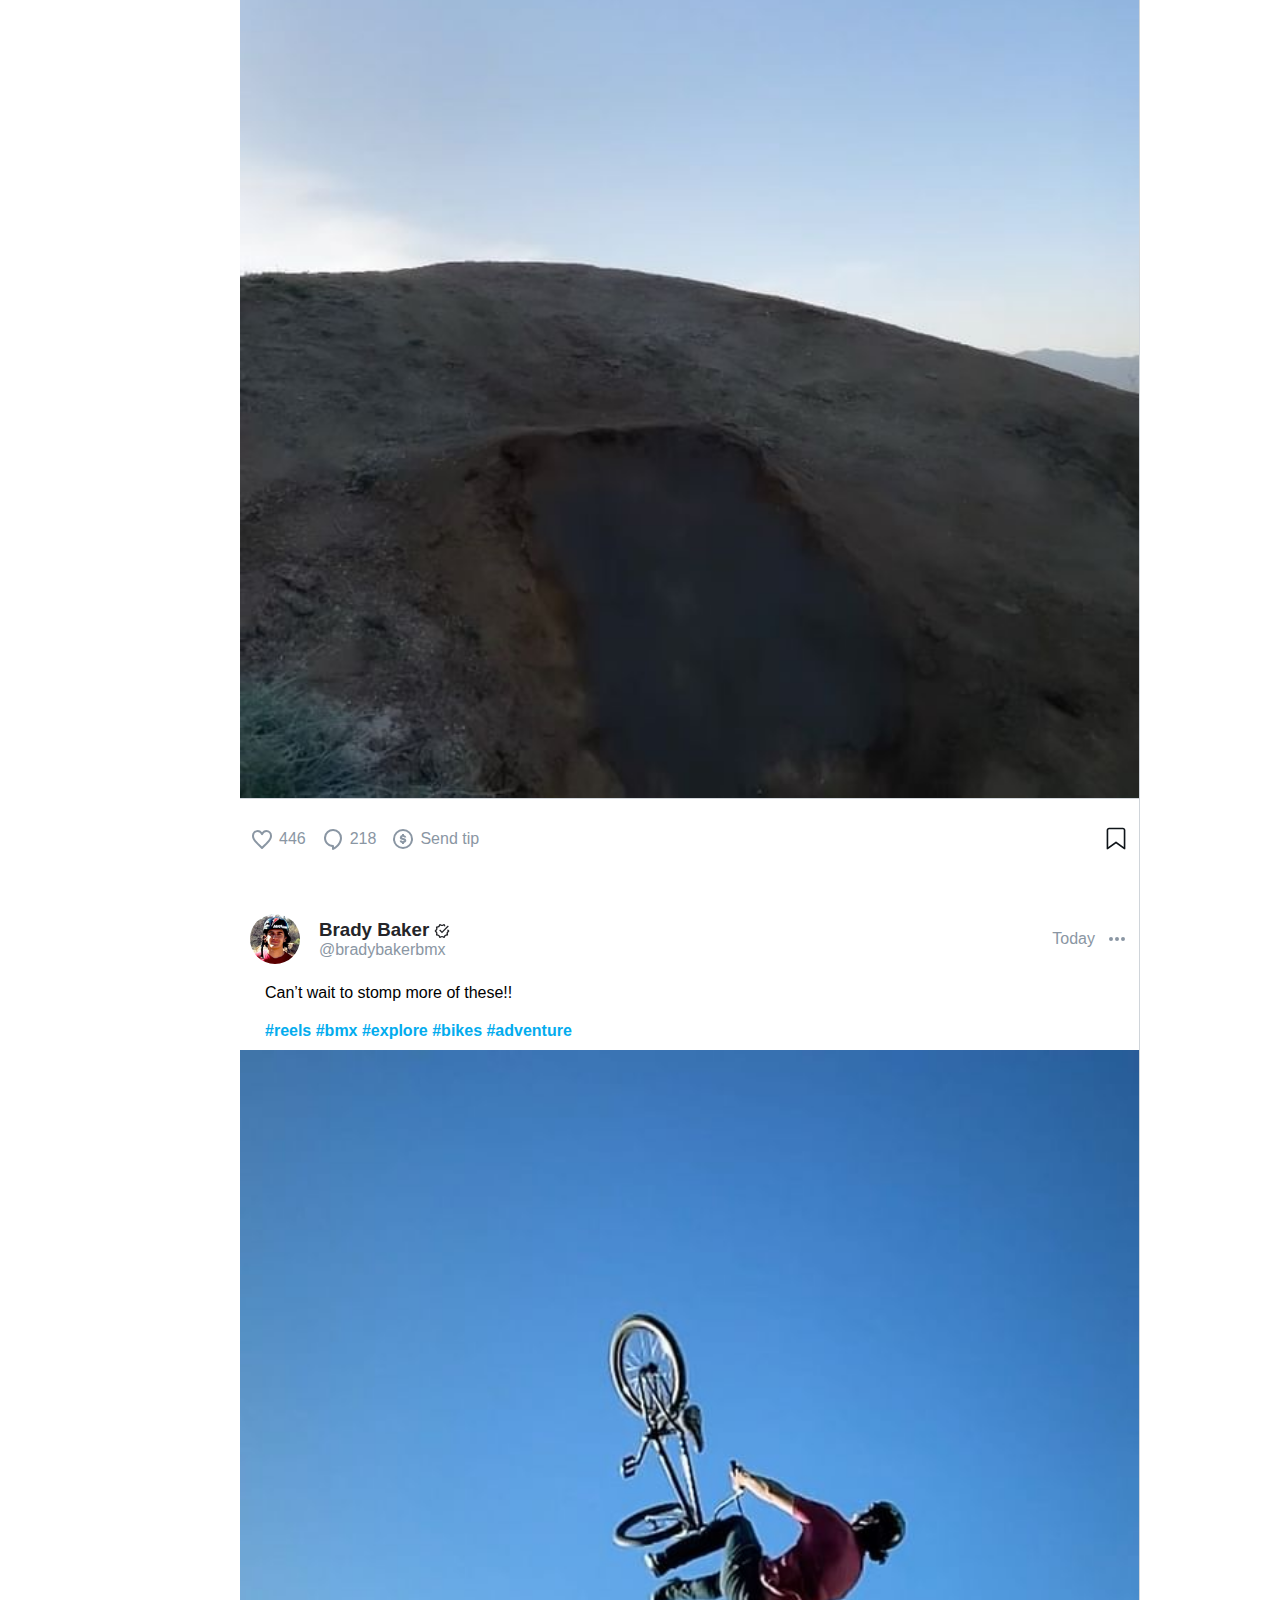
==== commit 03688cea: "adding pages" ====
--- a/index.html
+++ b/index.html
@@ -14,7 +14,7 @@
         <nav>
             <img class="nav-home" src="img/home.svg" />
             <img class="" src="img/bookmarks.svg" />
-            <img class="" src="img/lists.svg" />
+            <img class="nav-list" src="img/lists.svg" />
             <img class="mobile-hide" src="img/notifications.svg" />
             <img class="" src="img/addcard.svg" />
             <img class="nav-account" src="img/account-dark.svg" />
@@ -32,5 +32,6 @@
     <script src="js/data.js"></script>
     <script src="js/functions.js"></script>
     <script src="js/app.js"></script>
+    <script src="js/events.js"></script>
 </body>
 </html>--- a/css/styles.css
+++ b/css/styles.css
@@ -192,6 +192,12 @@
     font-weight: bold;
 }
 
+.profile-list {
+    display: flex;
+    flex-wrap: wrap;
+    justify-content: space-around;
+}
+
 .list-item {
     border-radius: 4px;
     overflow: hidden;
@@ -200,6 +206,7 @@
     height: 200px;
     display: flex;
     align-items: center;
+    width: 100%;
 }
 
 .list-item:hover {
@@ -214,6 +221,12 @@
     filter: invert(1);
     padding: 20px;
     width: 60%;
+}
+
+.list-item .feed-item-name h3 img {
+    width: 15px;
+    display: inline-block;
+    margin-left: 5px;
 }
 
 .list-item-profile-image {
@@ -282,5 +295,12 @@
 }
 
 @media only screen and (min-width: 1000px) {
-
+    .list-item {
+        width: 45%;
+    }
+
+    .list-item-profile-image img {
+        width: 100px;
+        height: 100px;
+    }
 }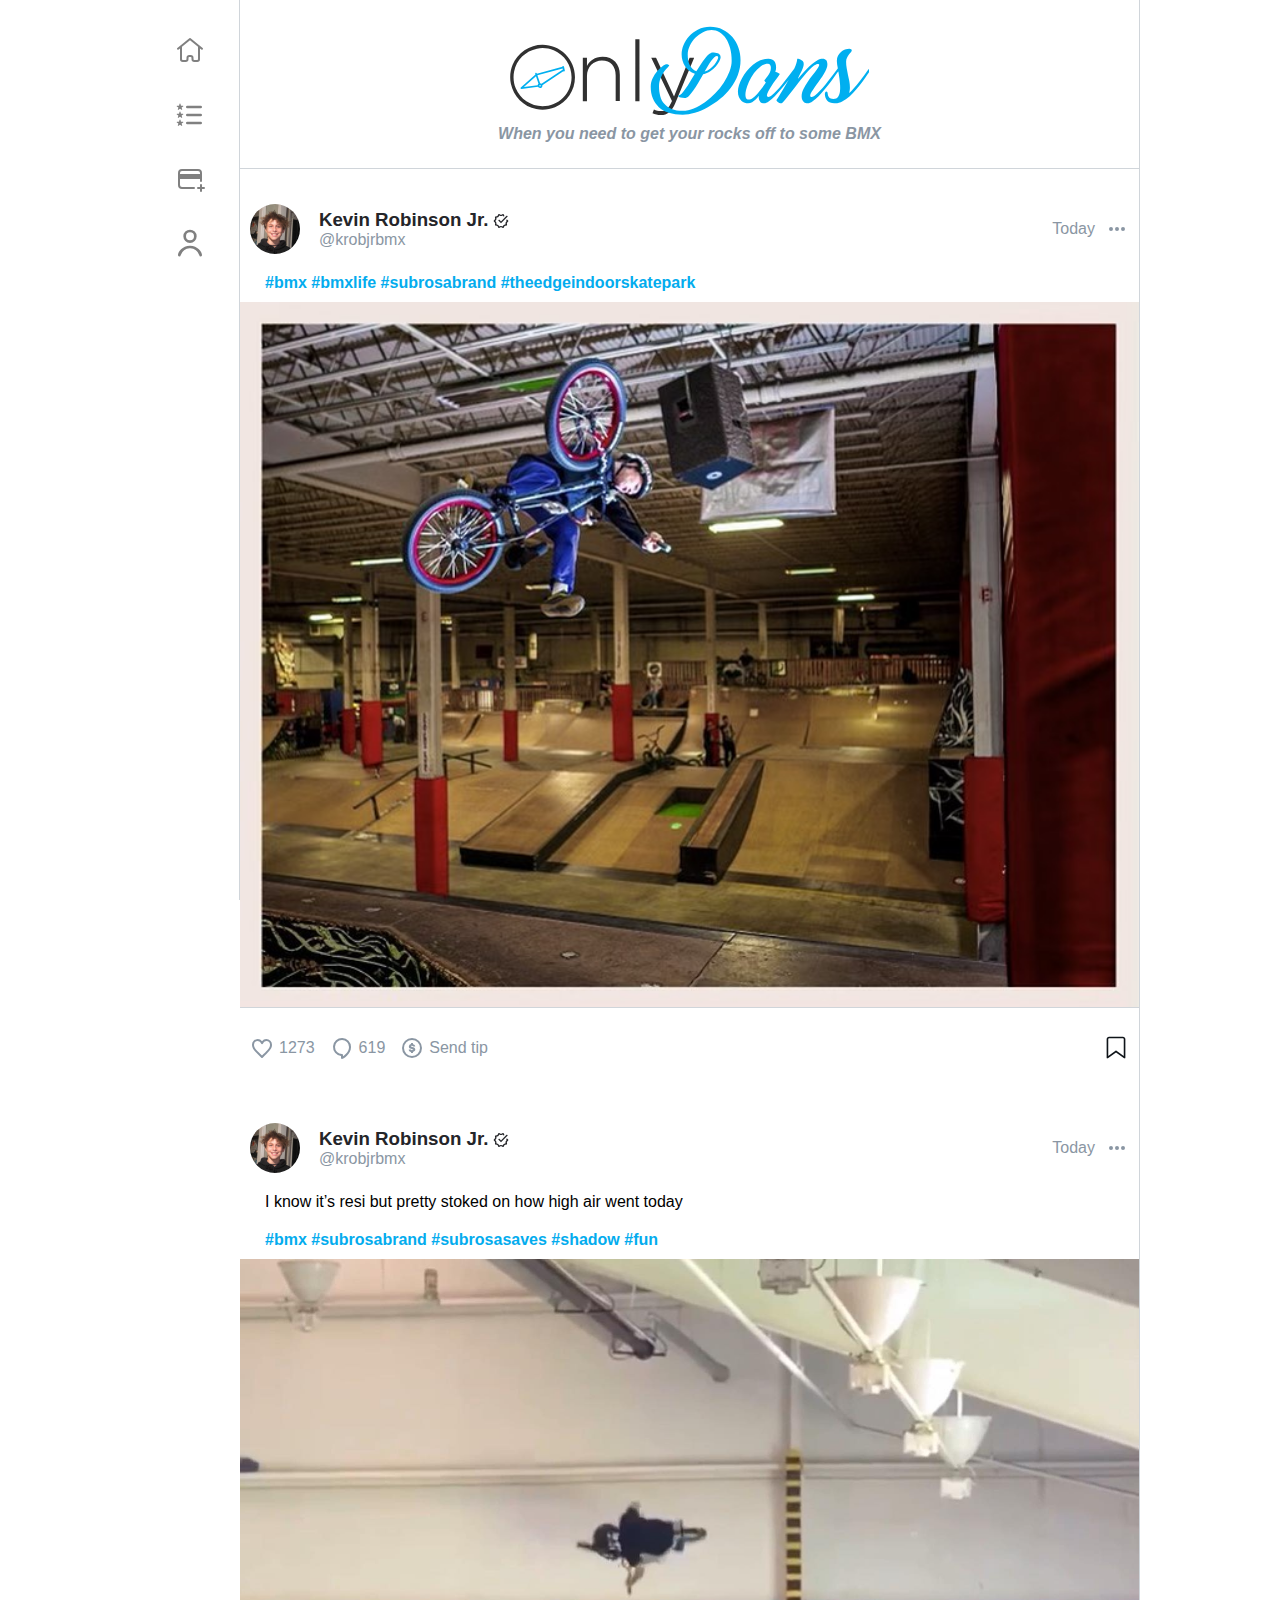
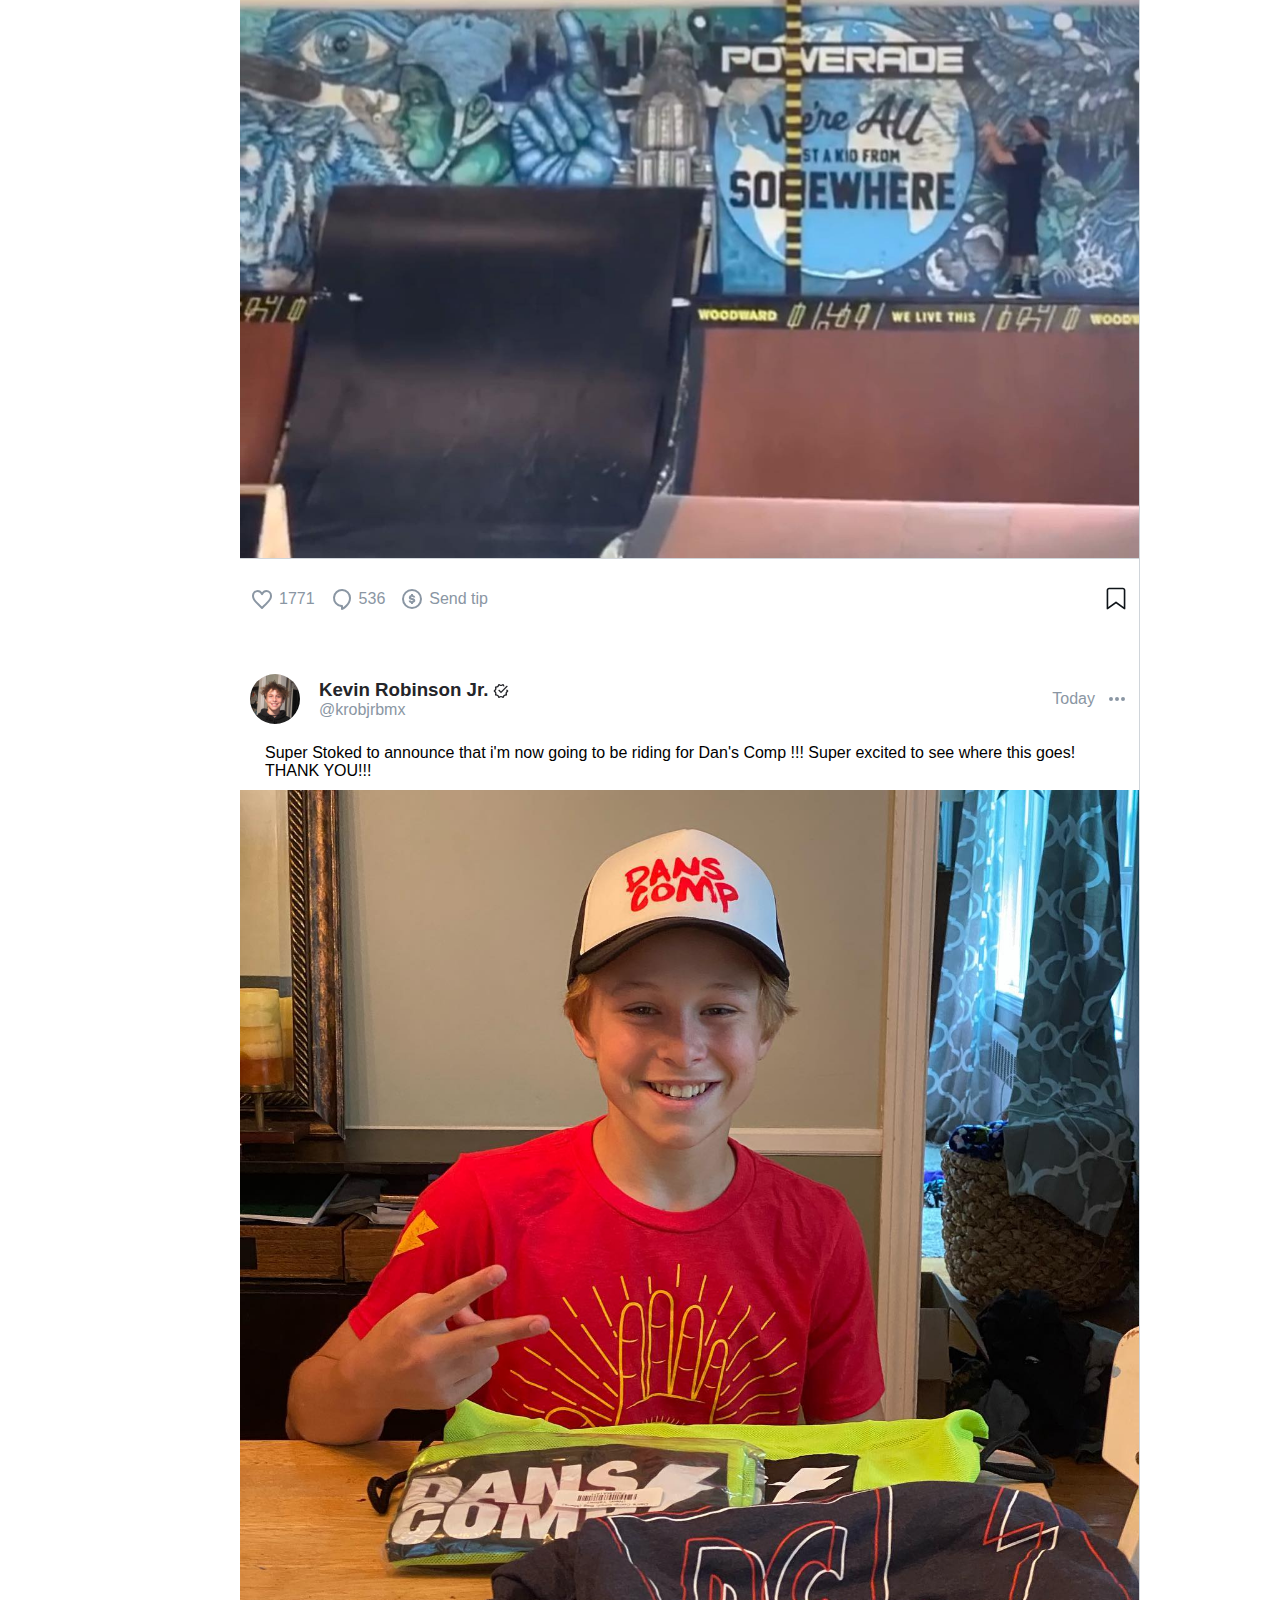
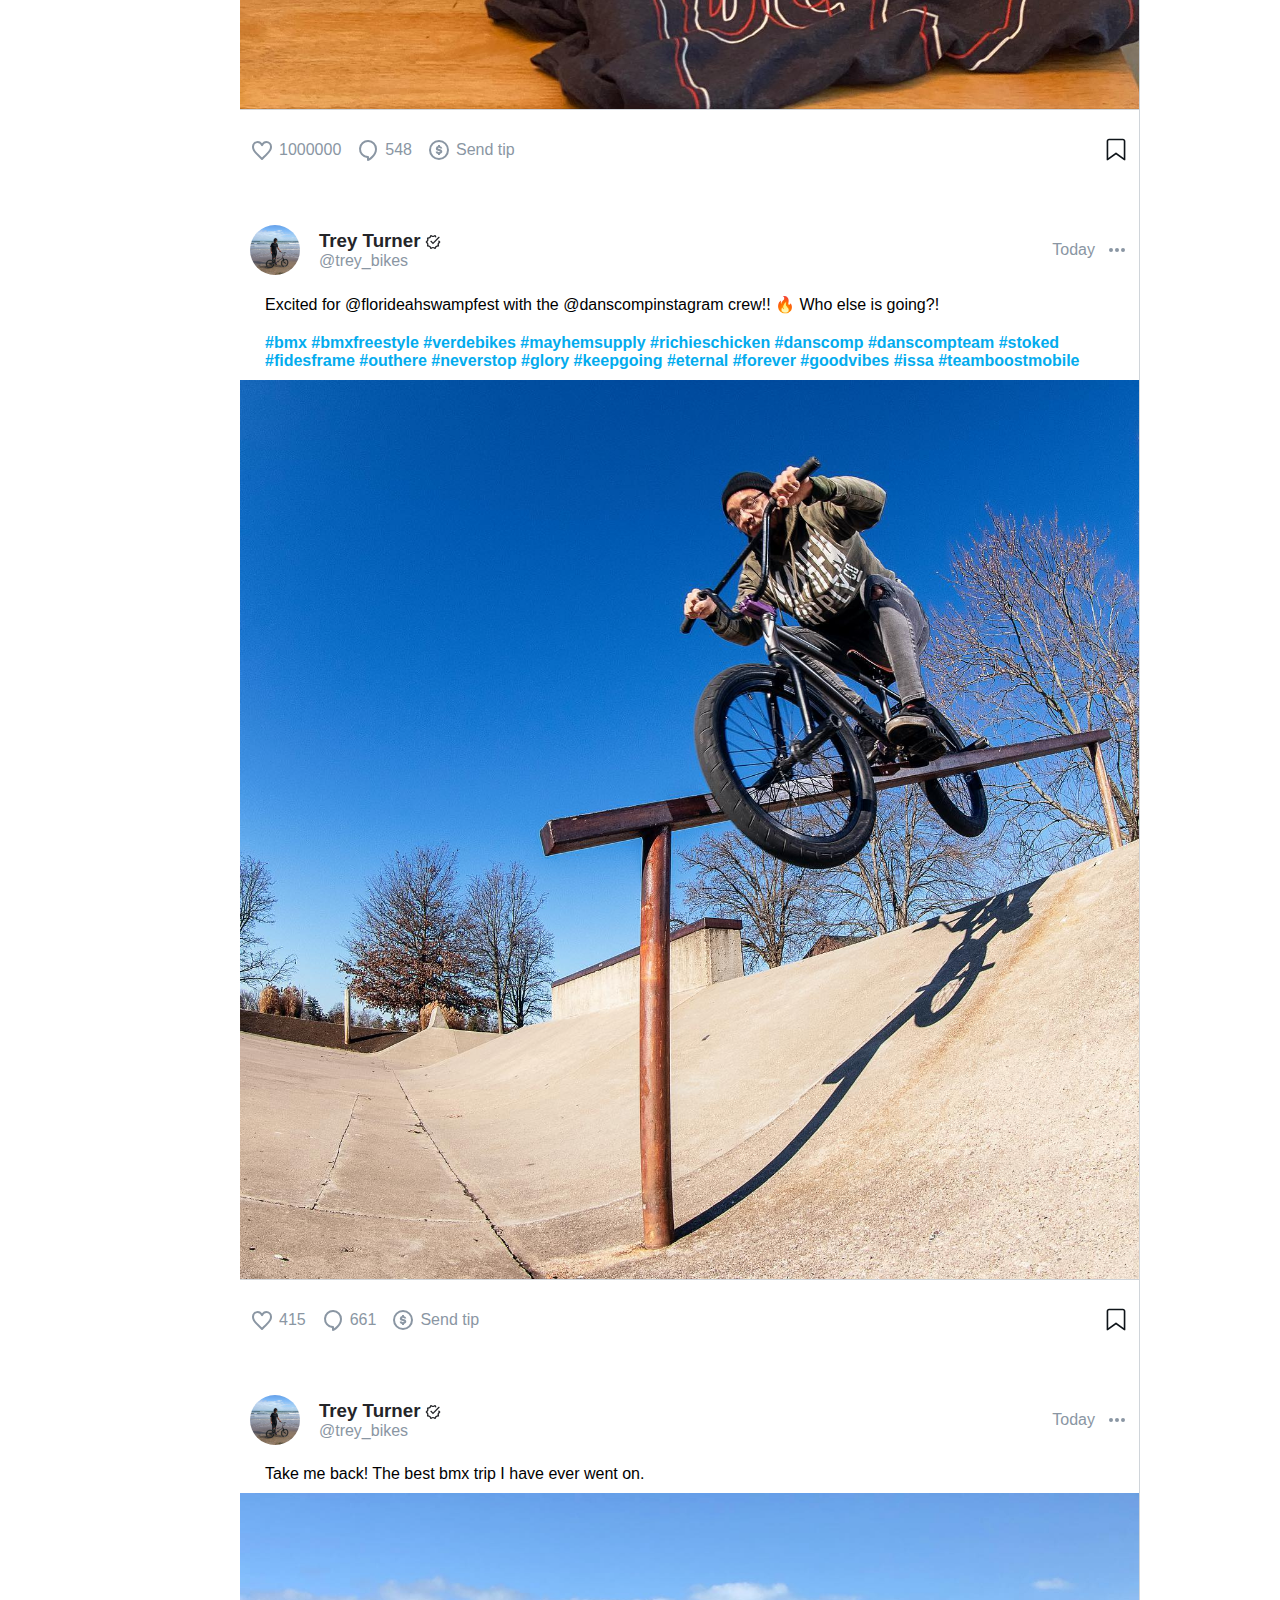
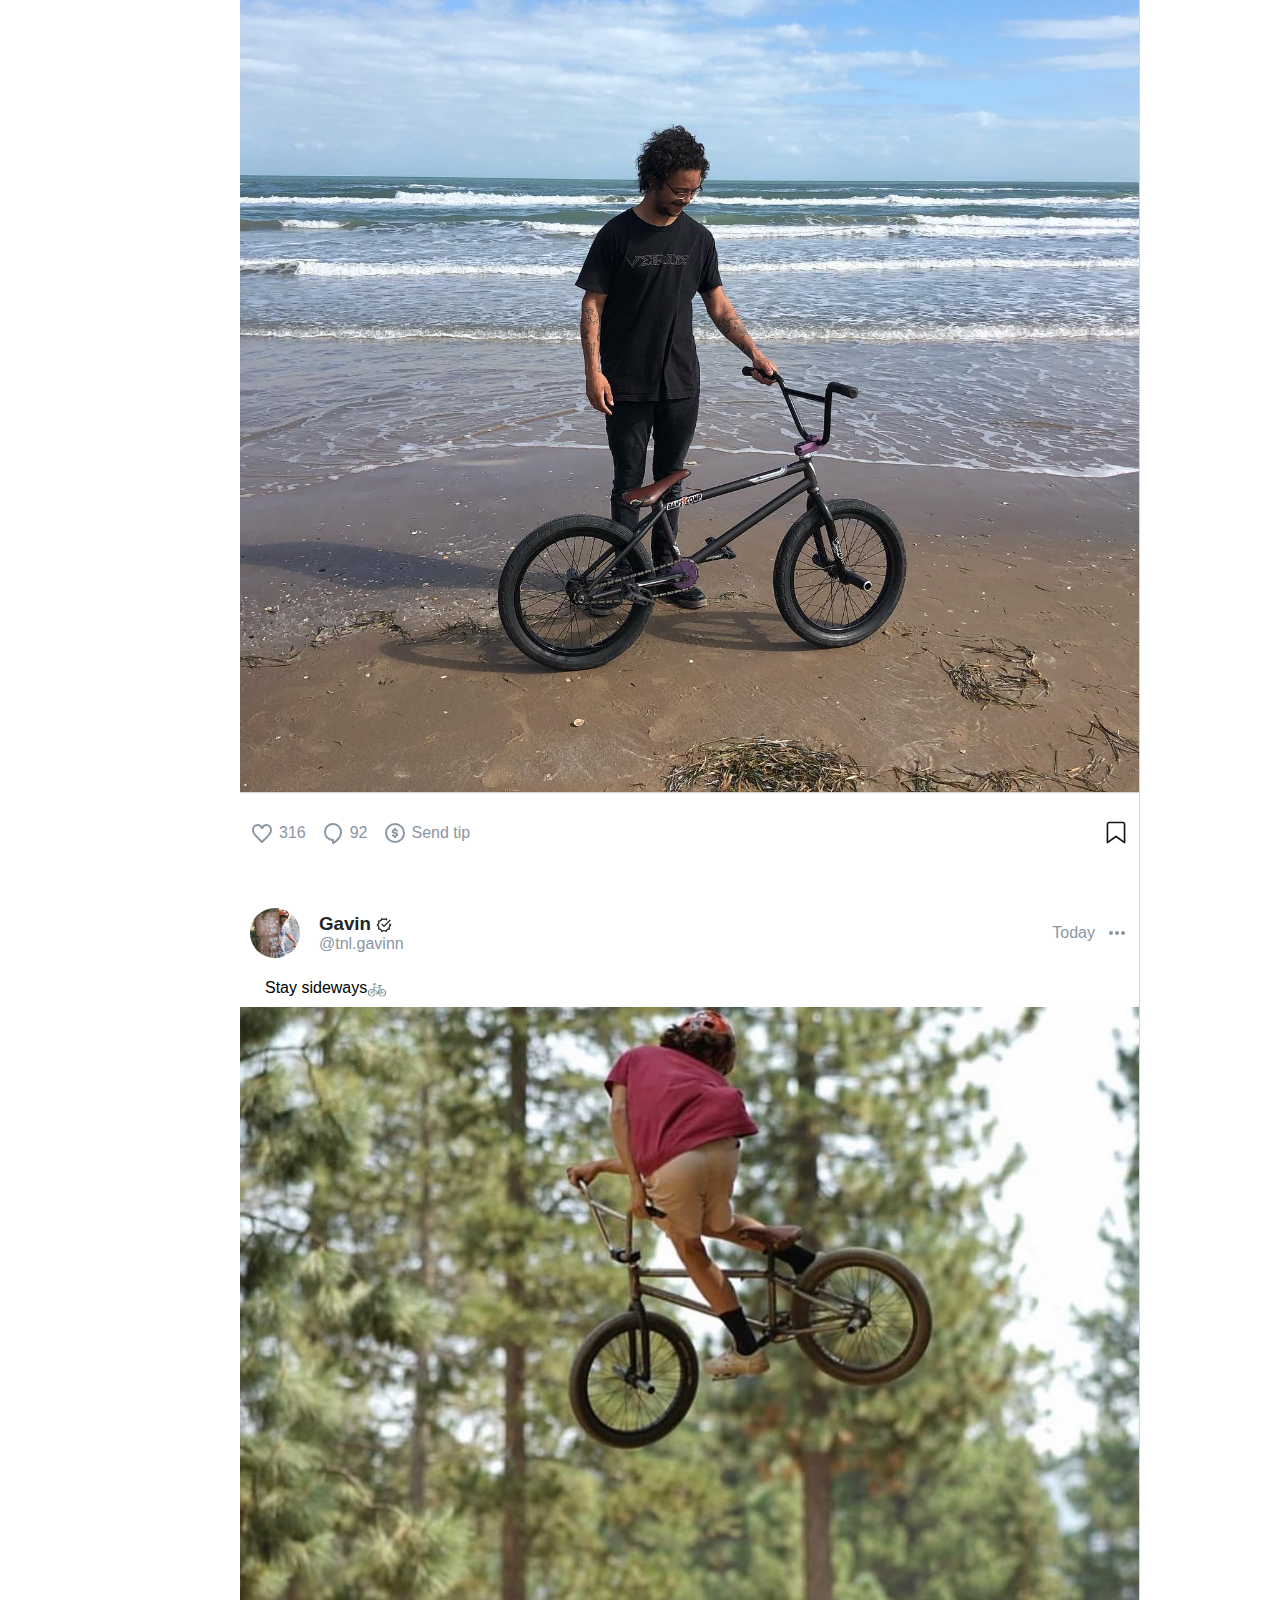
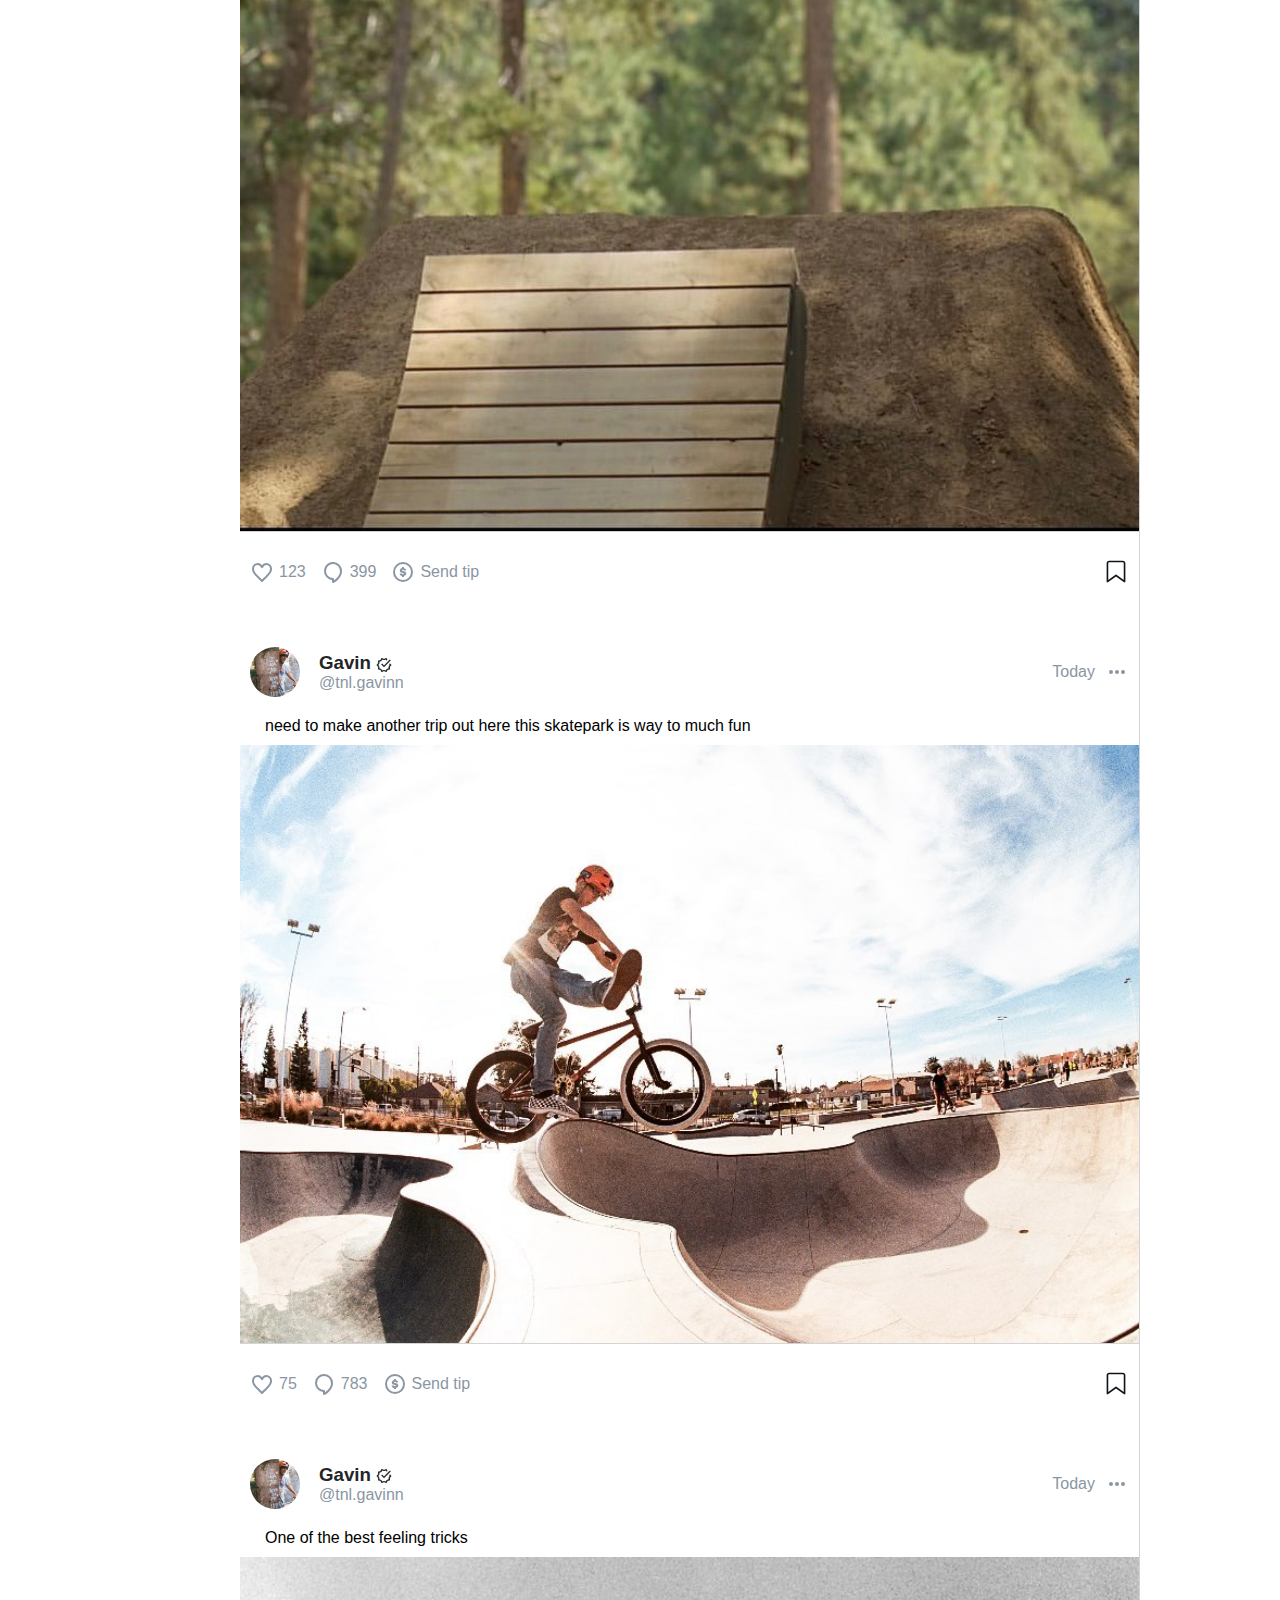
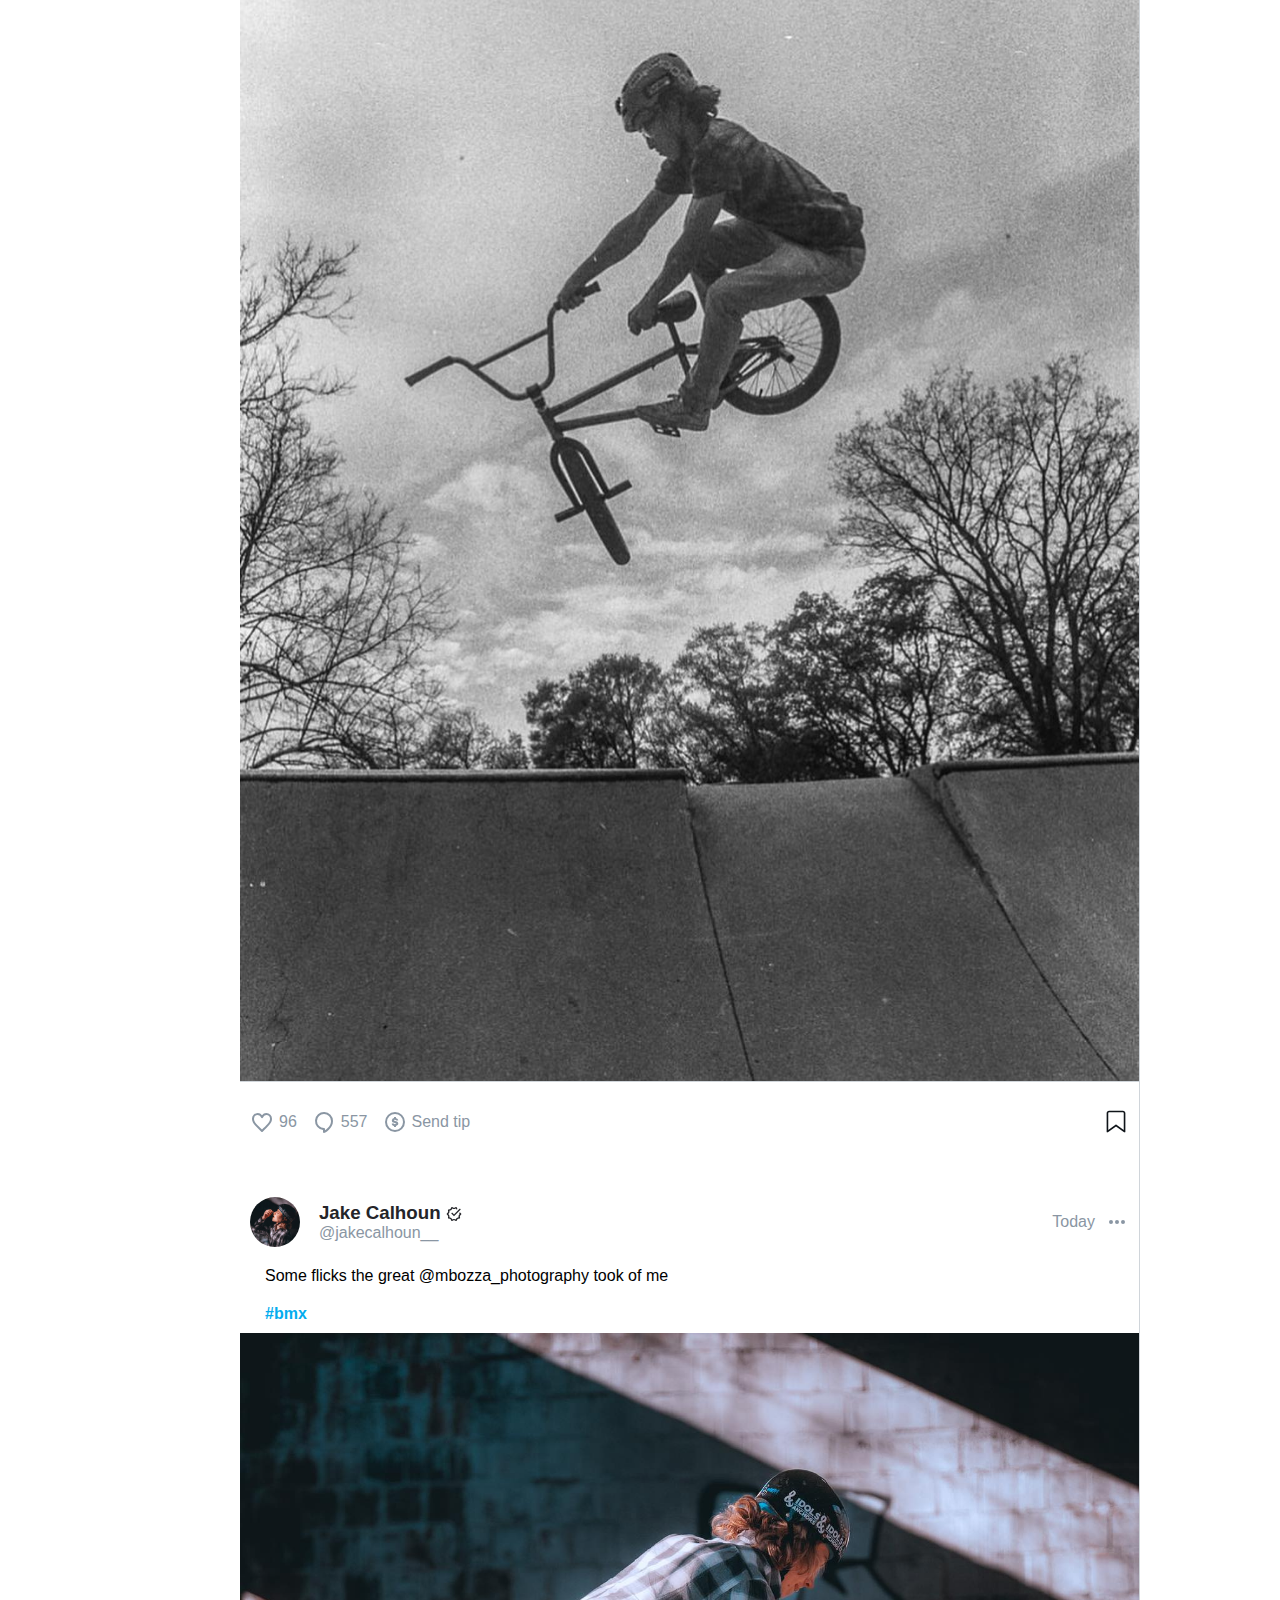
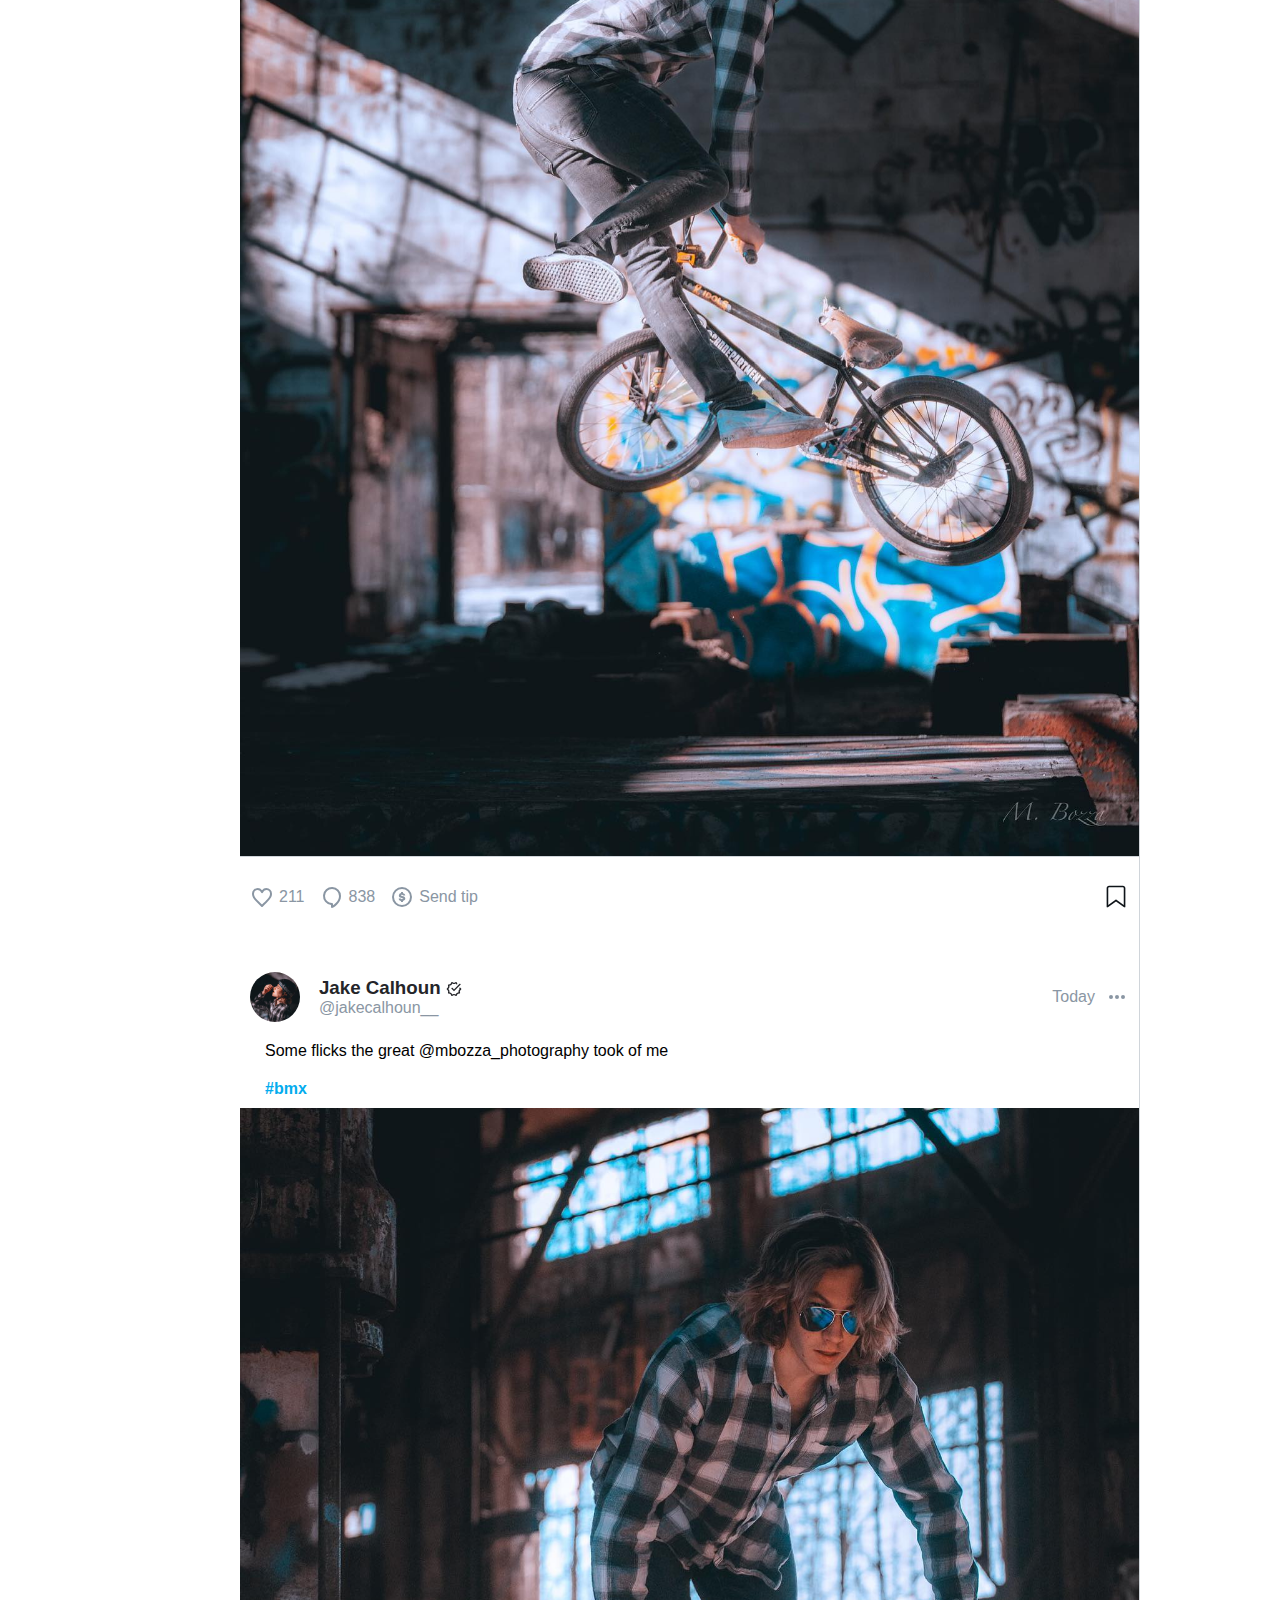
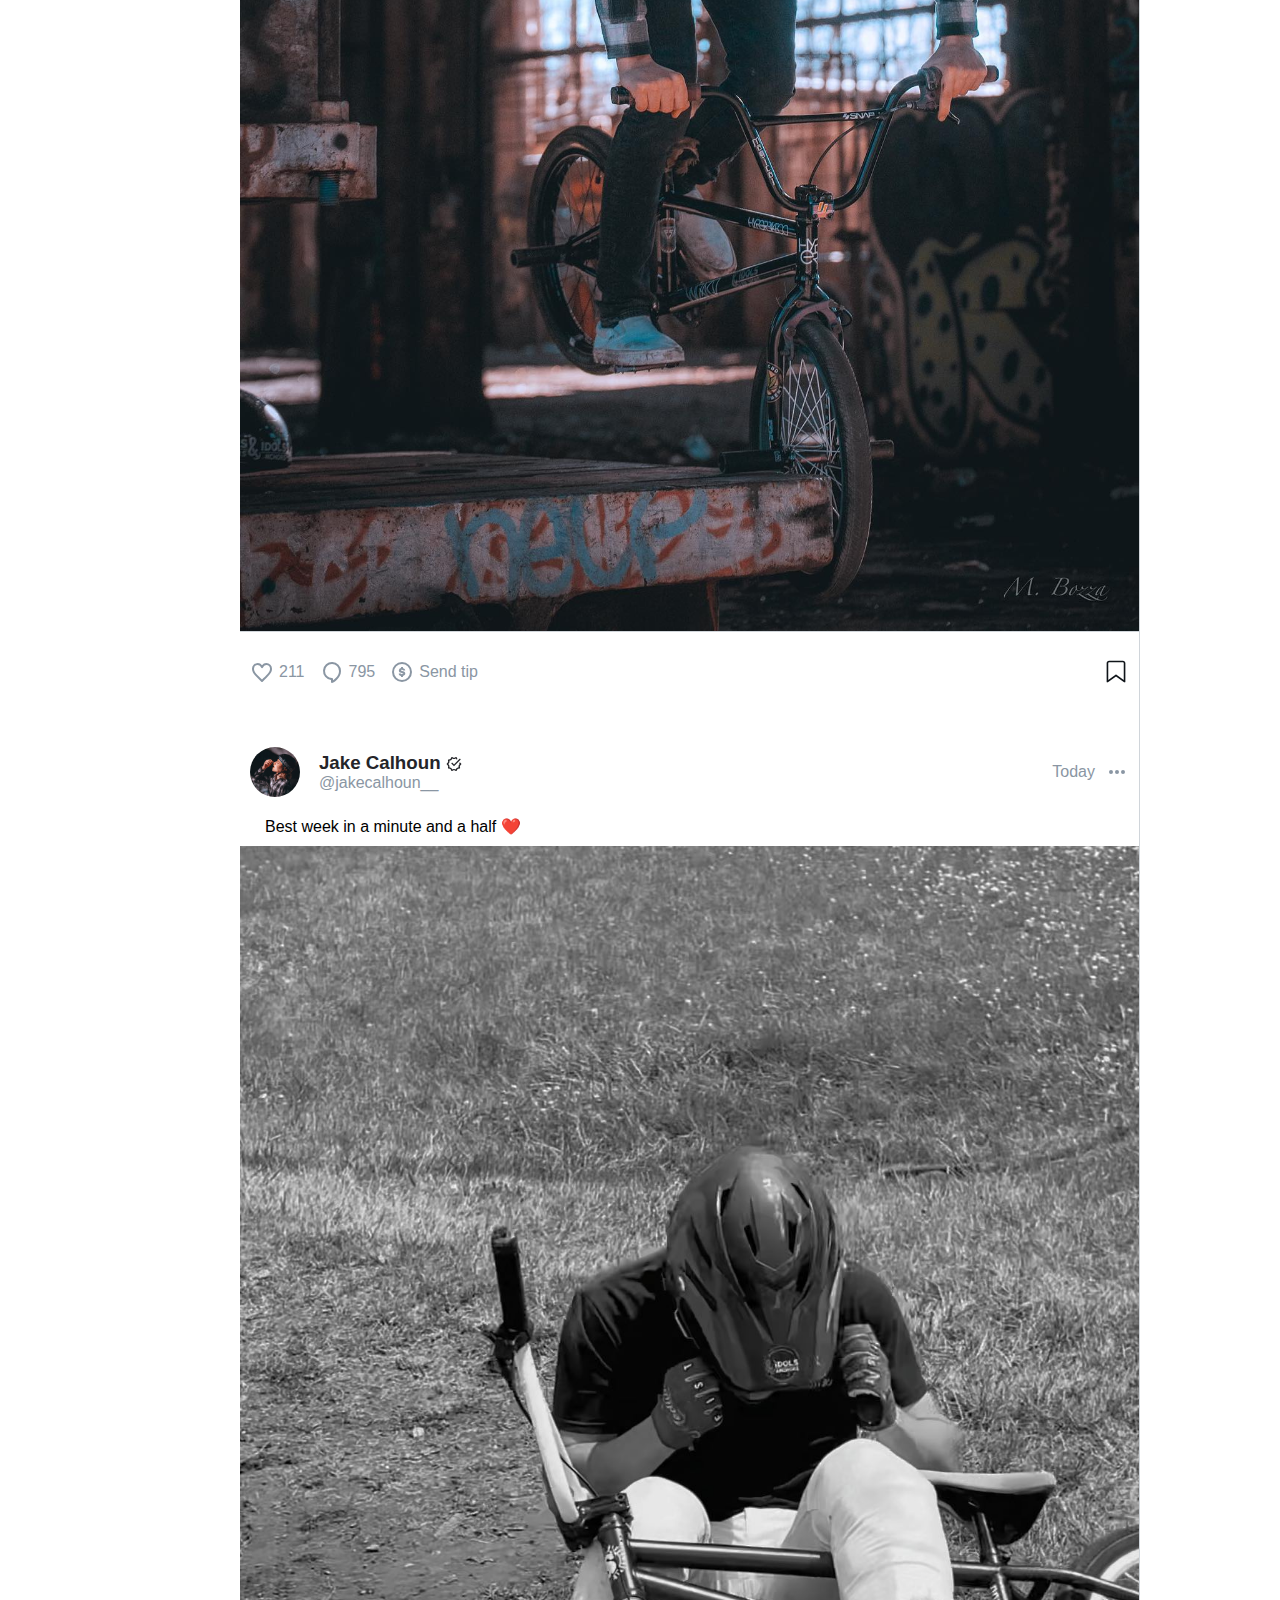
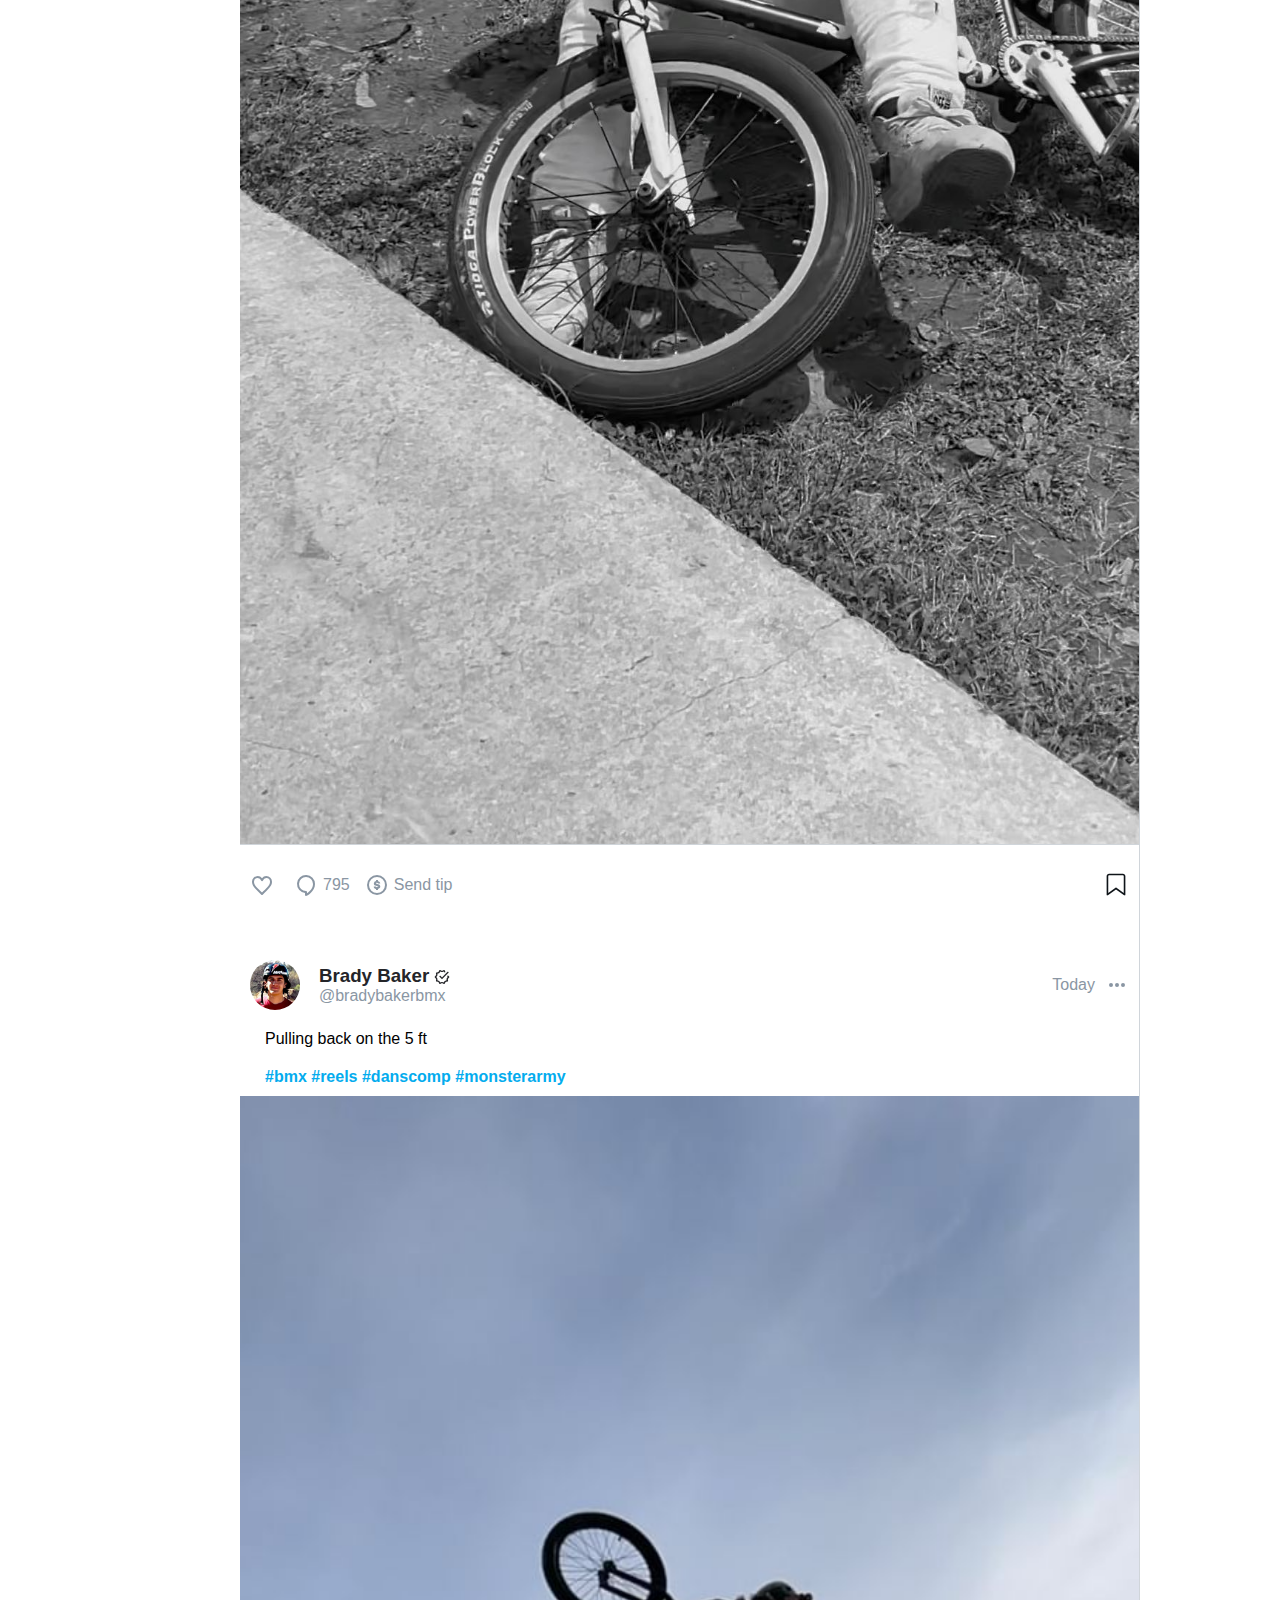
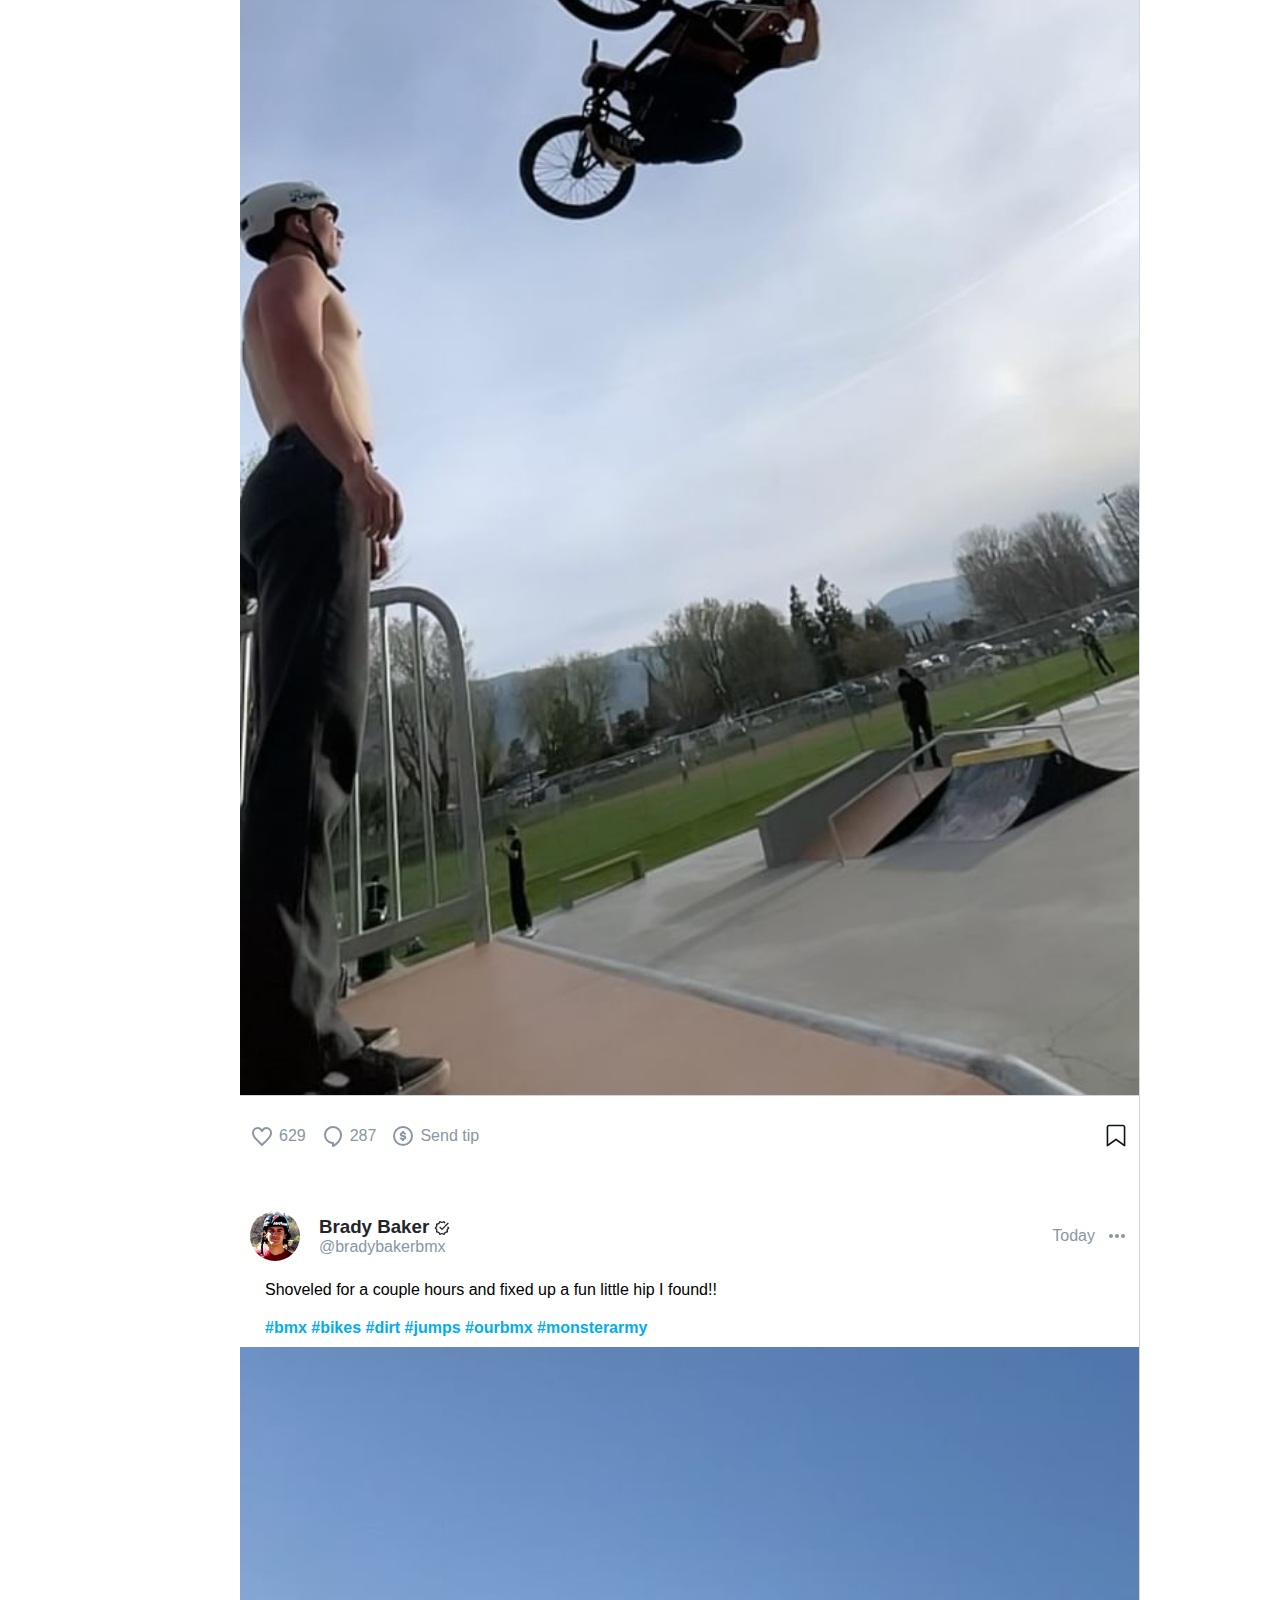
==== commit d48aa18e: "building out profile page and updating links" ====
--- a/index.html
+++ b/index.html
@@ -13,9 +13,7 @@
     <div id="container">
         <nav>
             <img class="nav-home" src="img/home.svg" />
-            <img class="" src="img/bookmarks.svg" />
             <img class="nav-list" src="img/lists.svg" />
-            <img class="mobile-hide" src="img/notifications.svg" />
             <img class="" src="img/addcard.svg" />
             <img class="nav-account" src="img/account-dark.svg" />
         </nav>
--- a/css/styles.css
+++ b/css/styles.css
@@ -252,6 +252,49 @@
     object-position: center;
 }
 
+.user-cover {
+    height: 300px;
+    overflow: hidden;
+    object-fit: cover;
+    object-position: center;
+}
+
+.user-cover-photo {
+    display: inline-block;
+    width: 100%;
+}
+
+.remove-margin-bottom {
+    margin-bottom: 0 !important;
+}
+
+.user-profile-photo {
+    width: 200px;
+    height: 200px;
+    display: block;
+    border-radius: 50%;
+    outline: 5px solid #ffffff;
+    margin: -125px auto 35px auto;
+    z-index: 10;
+}
+
+.user-profile-info {
+    text-align: center;
+    padding: 0 15px 35px 15px;
+    line-height: 1.5em;
+    border-bottom: 1px solid var(--light-gray);
+}
+
+.user-profile-info a {
+    display: block;
+    margin-top: 15px;
+    text-transform: uppercase;
+    text-decoration: none;
+    background-color: var(--blue);
+    padding: 15px 75px;
+    color: #ffffff;
+    border-radius: 20px;
+}
 
 @media only screen and (min-width: 600px) {
     #container {
@@ -299,6 +342,12 @@
         width: 45%;
     }
 
+    .list-double {
+        display: flex;
+        flex-wrap: wrap;
+        justify-content: space-around;
+    }
+
     .list-item-profile-image img {
         width: 100px;
         height: 100px;
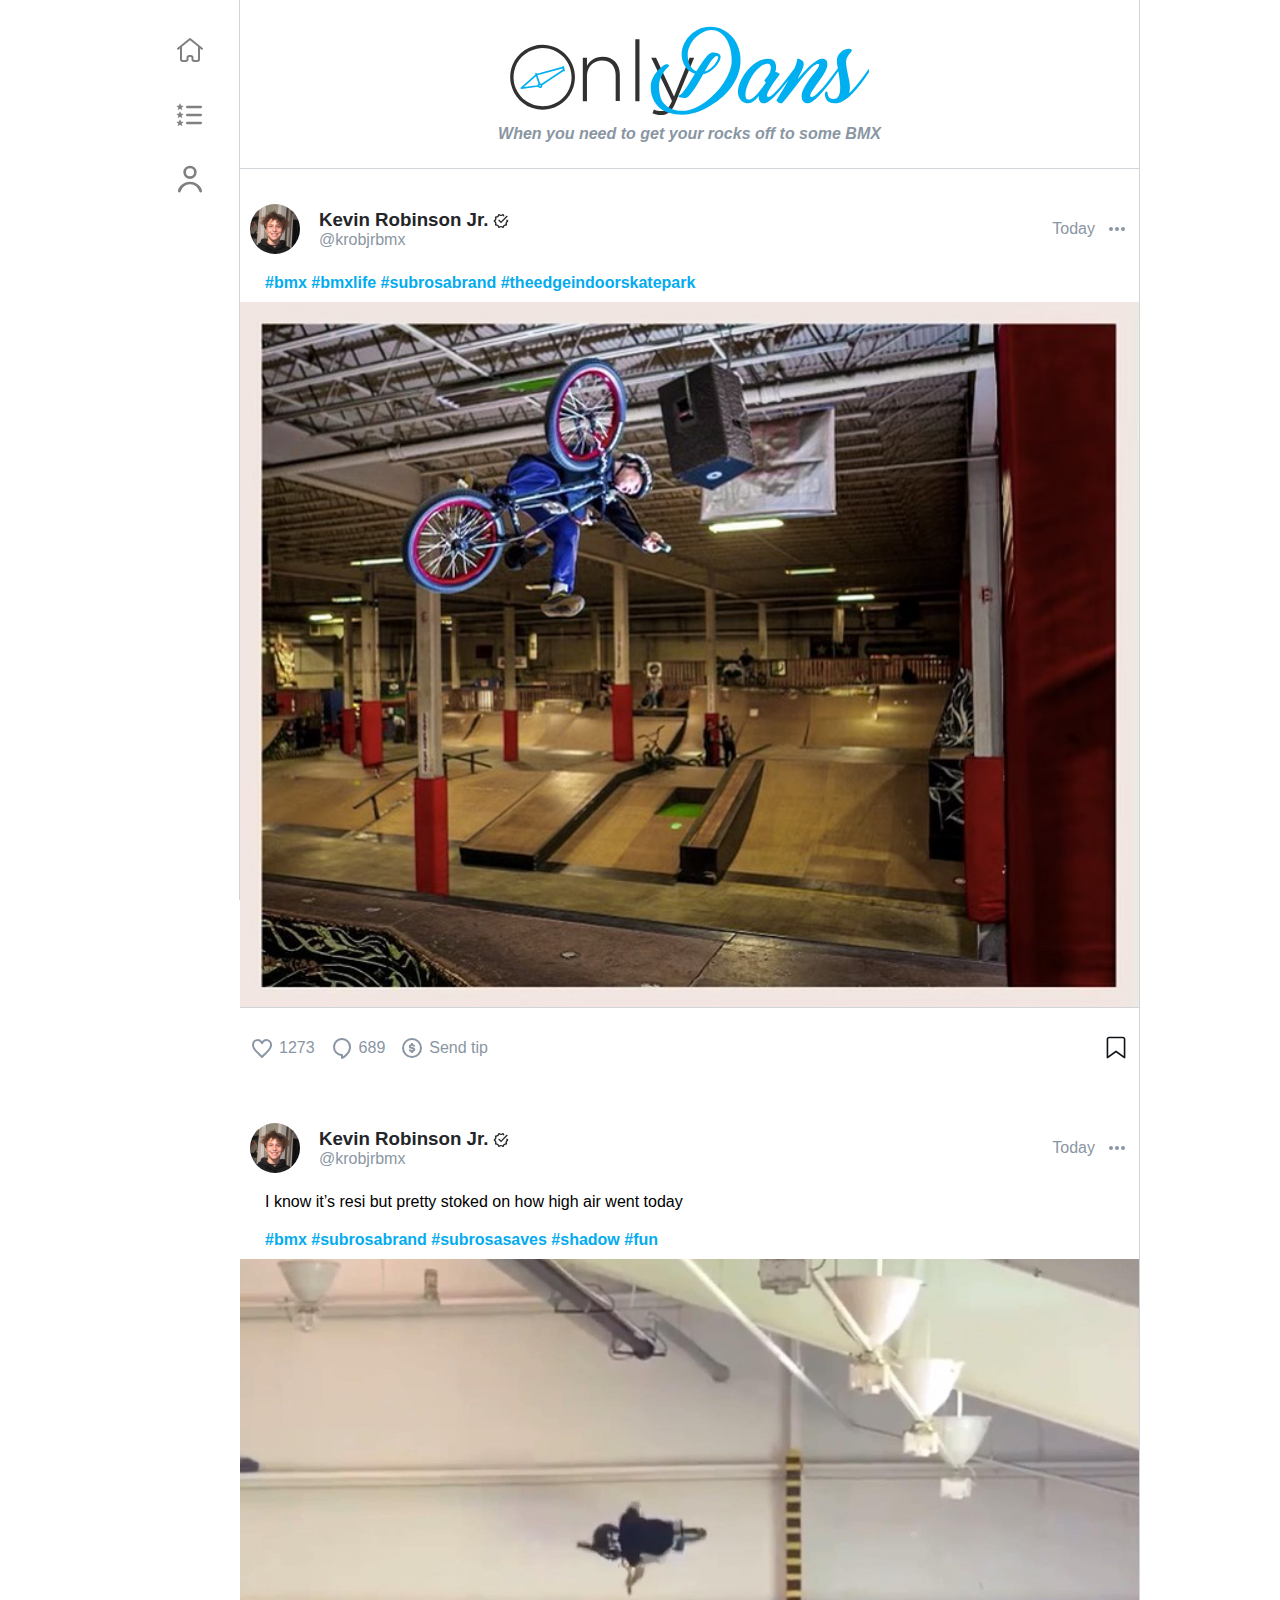
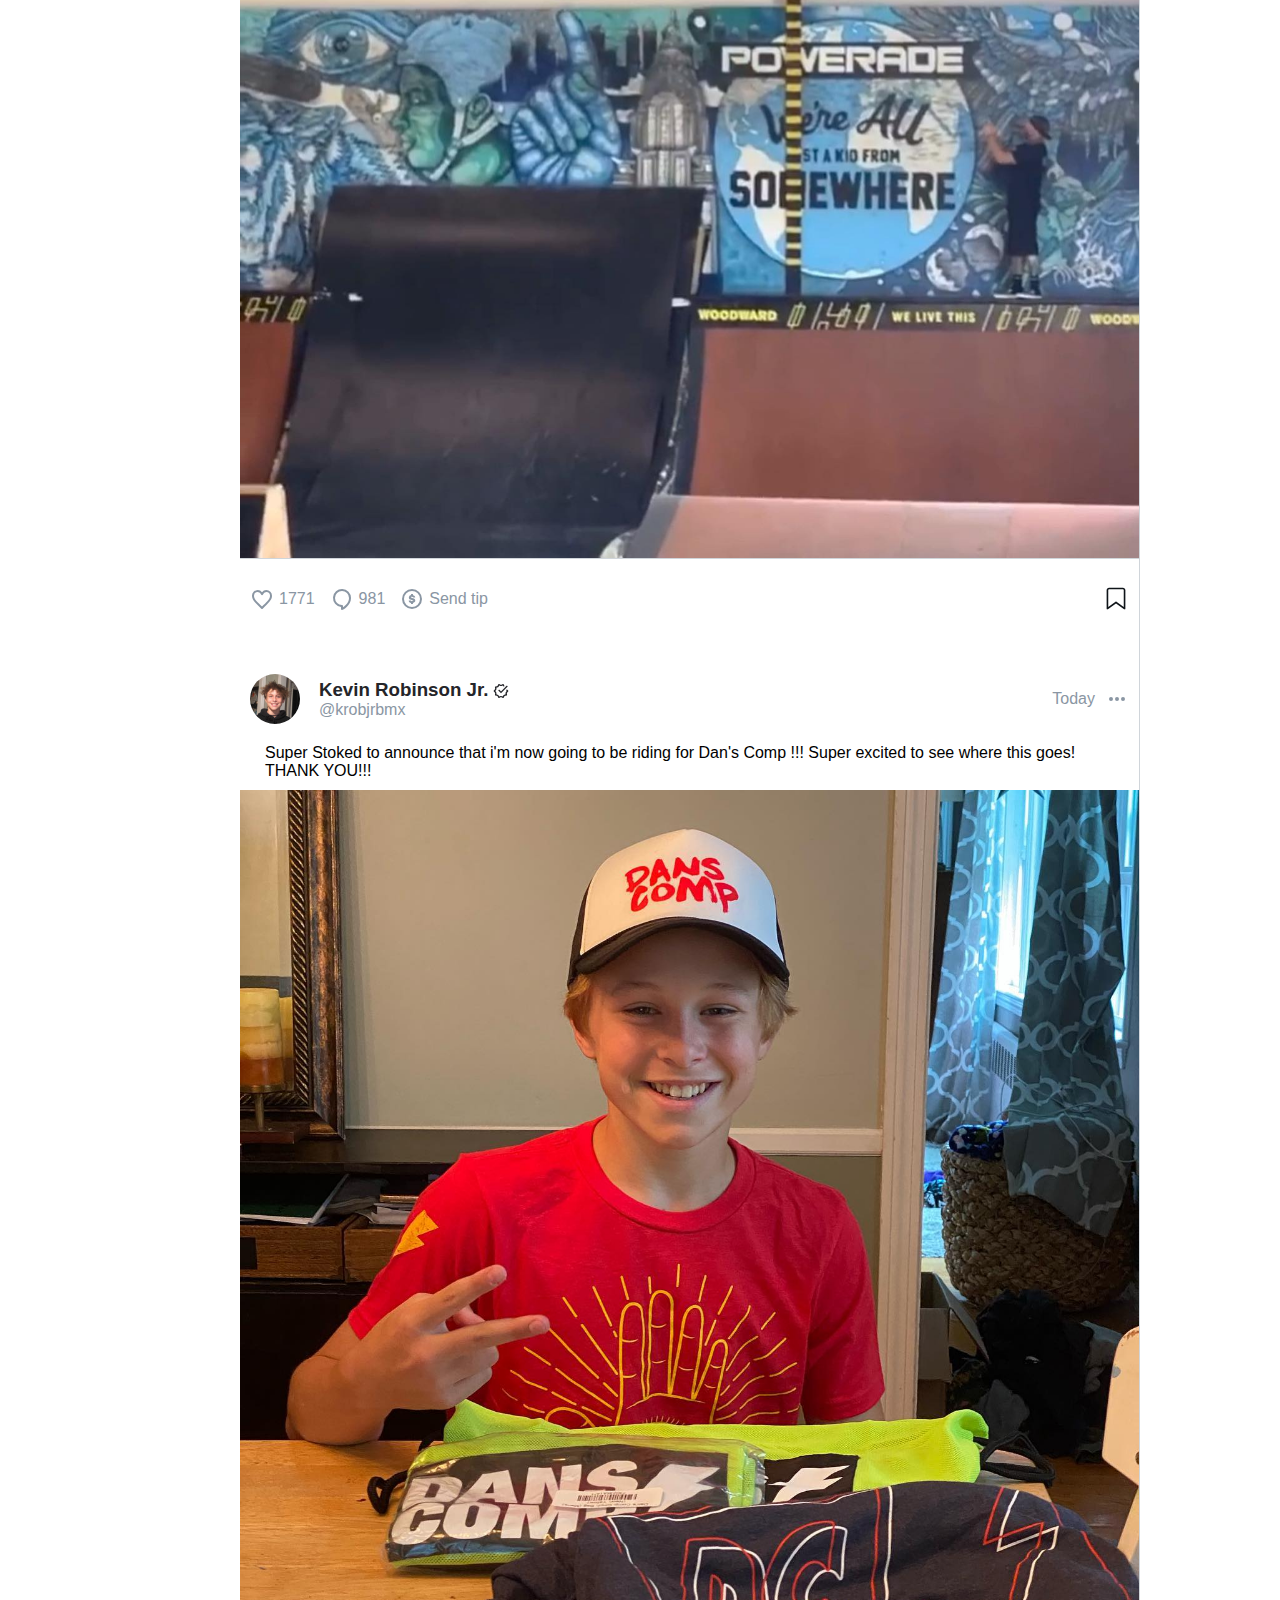
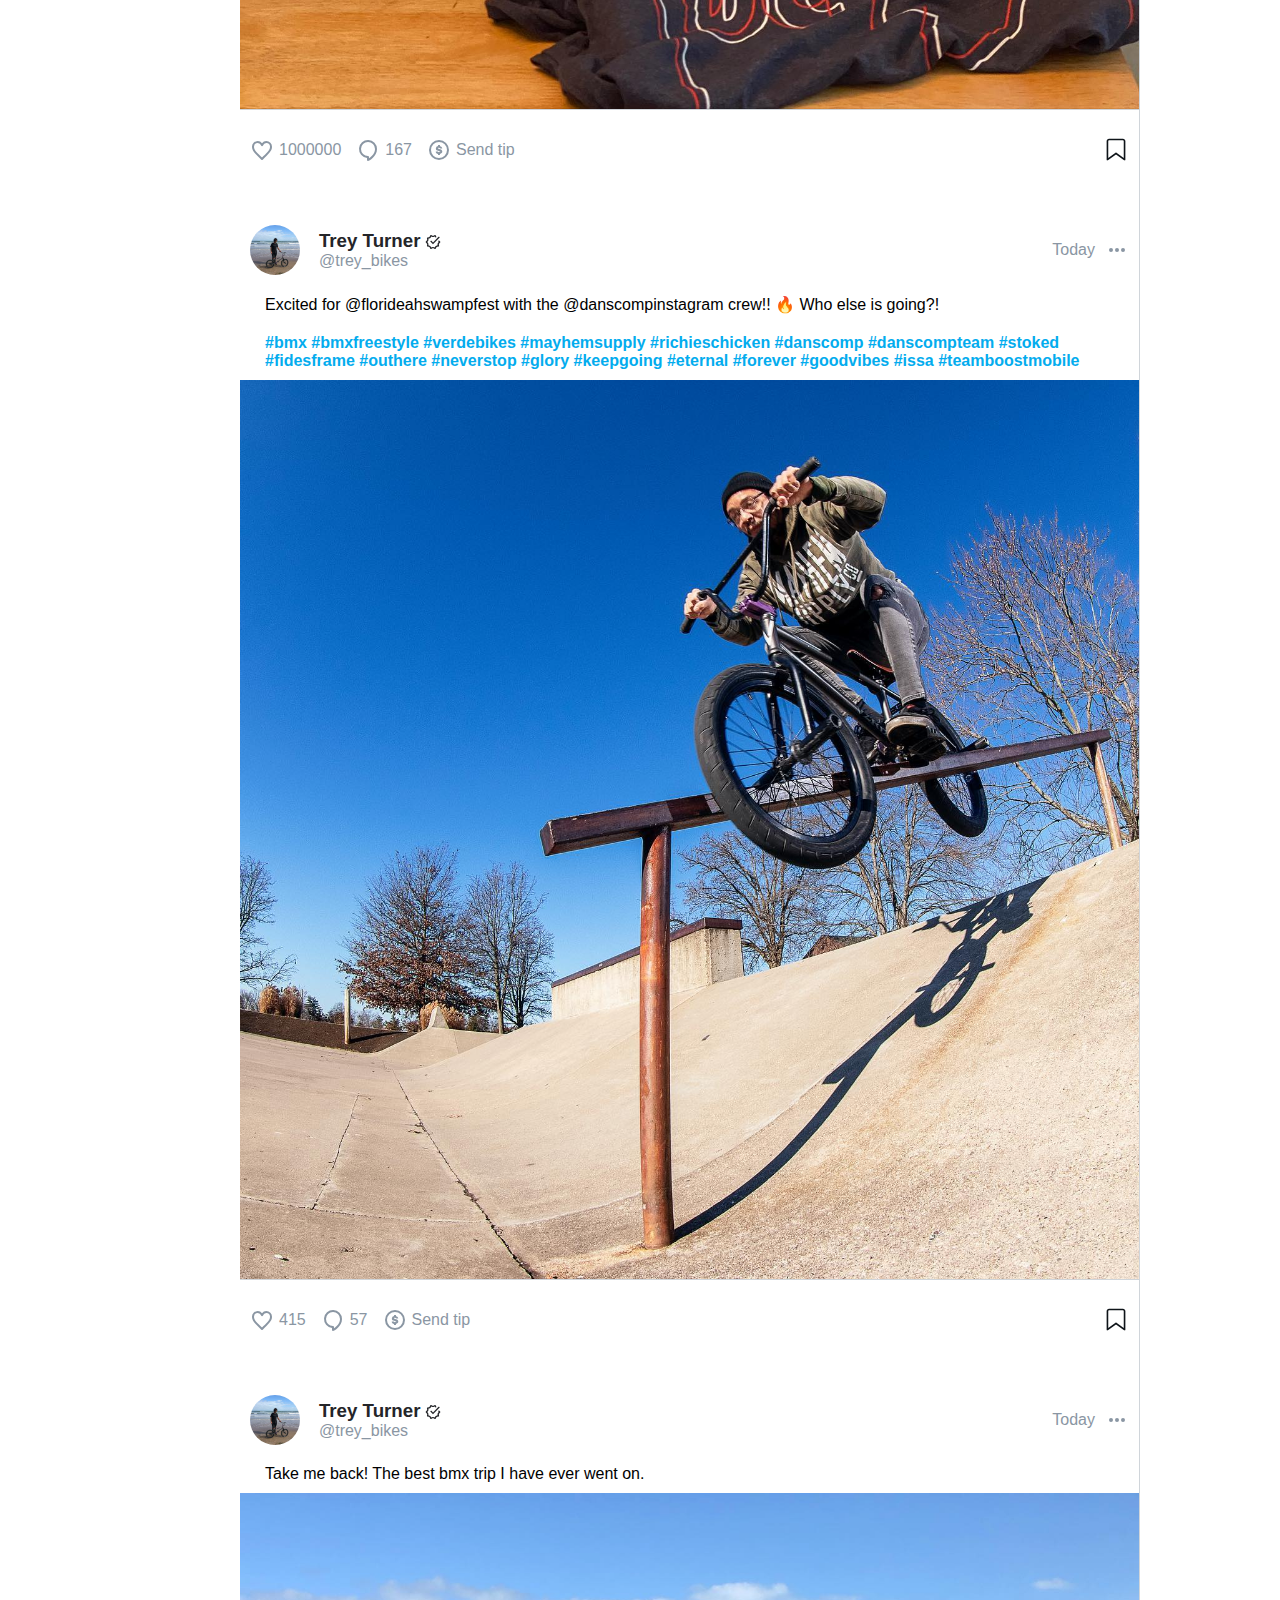
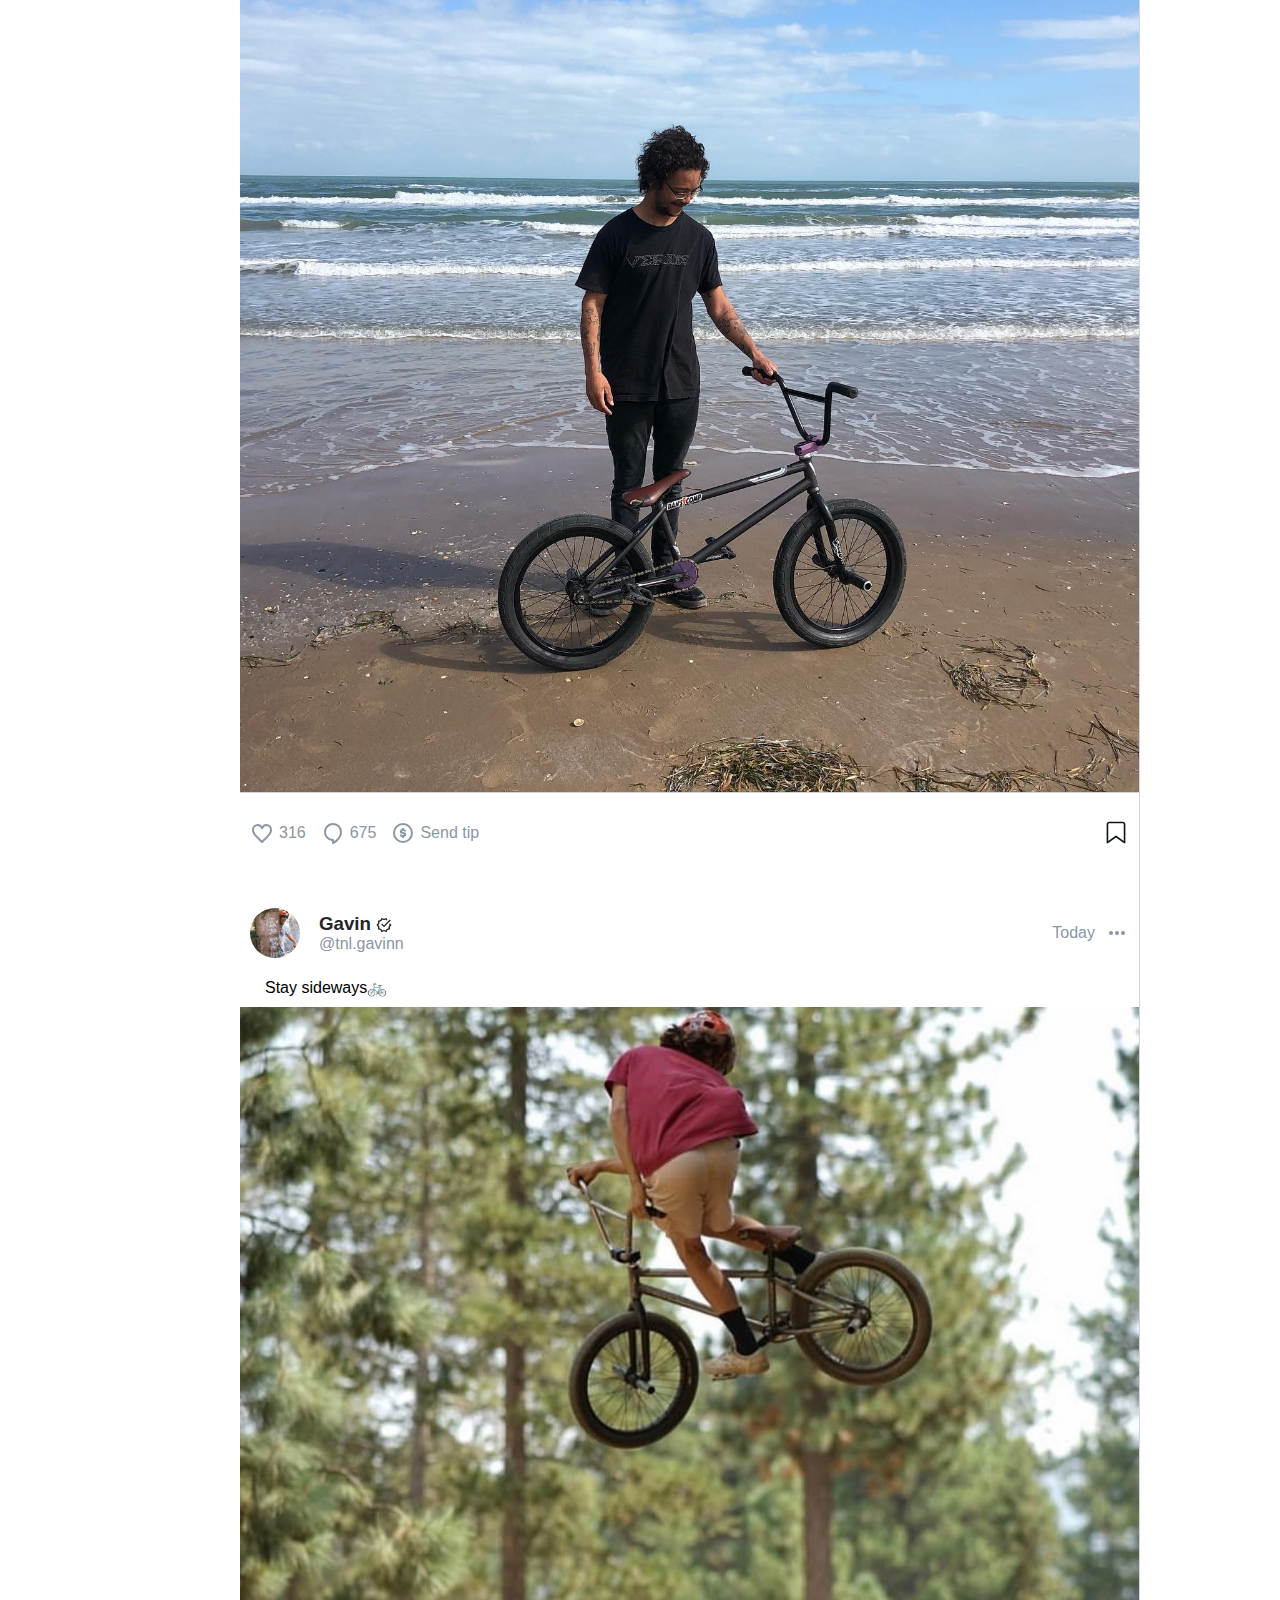
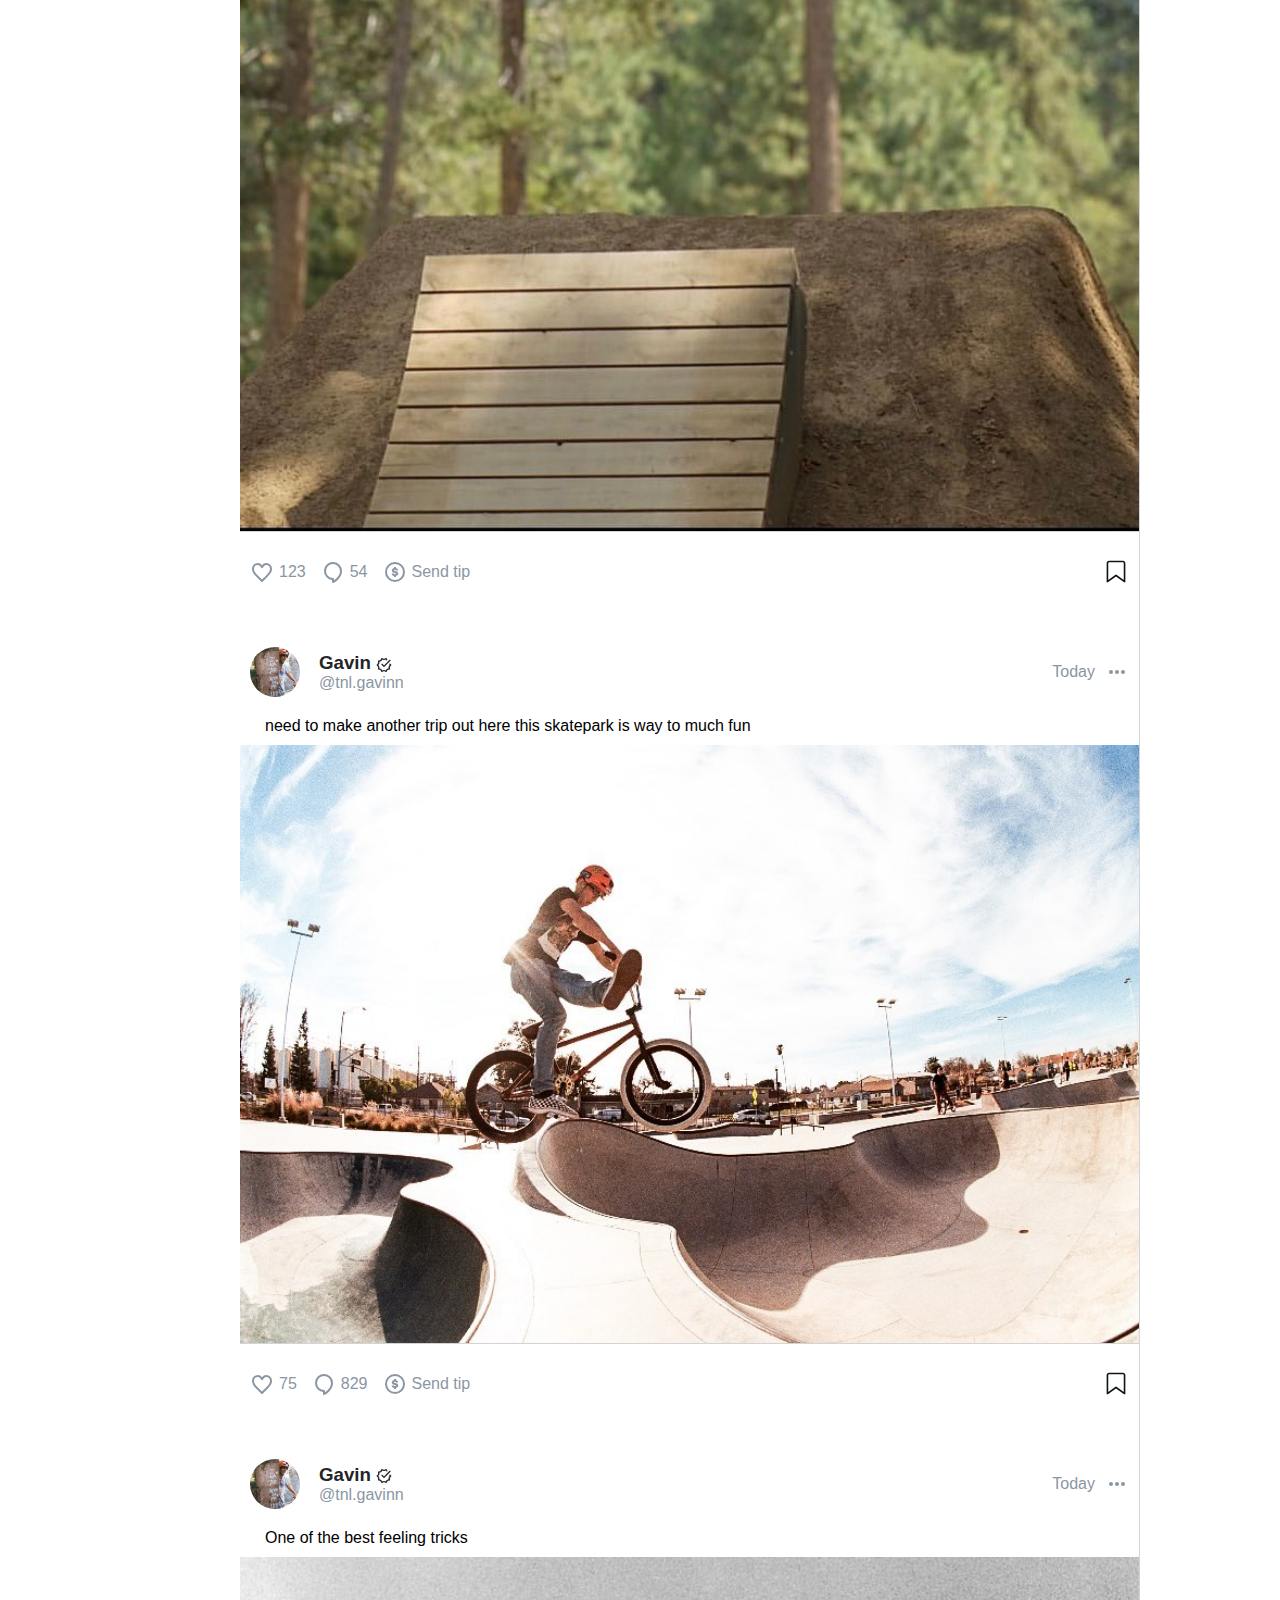
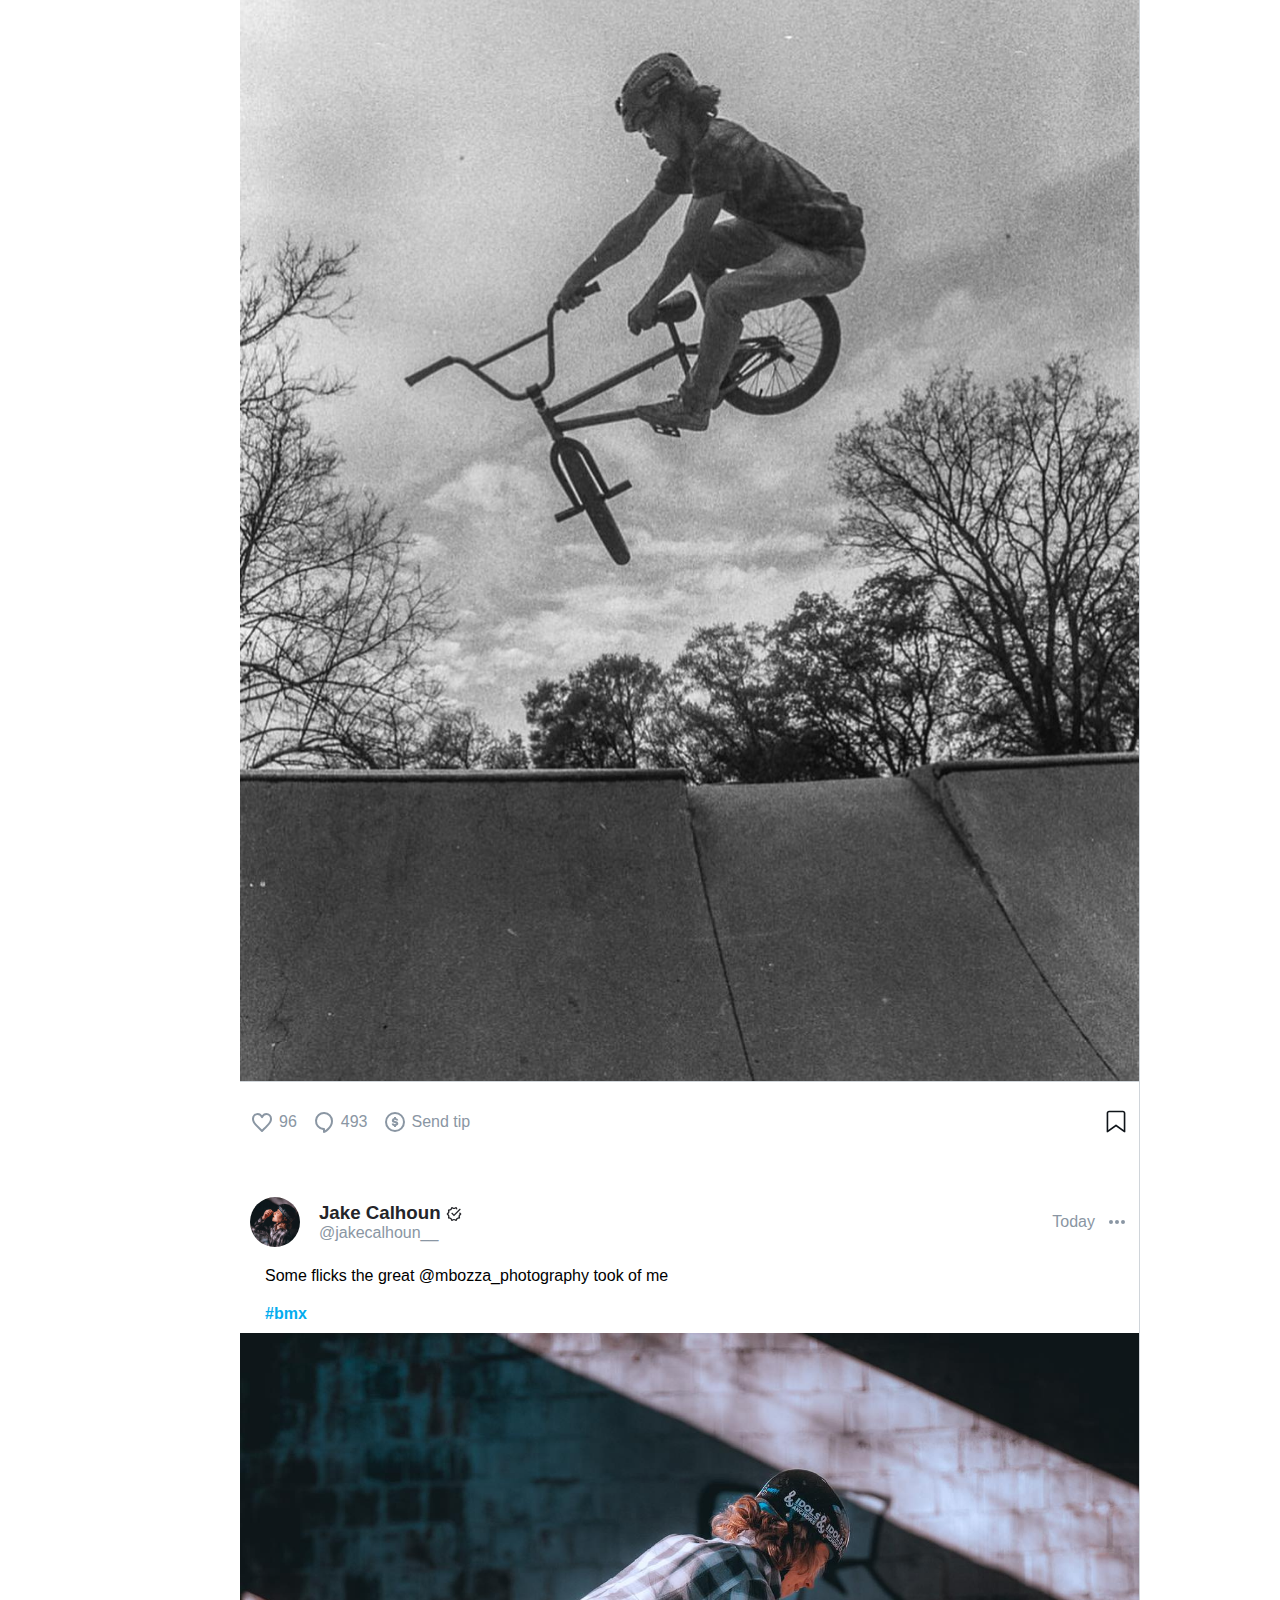
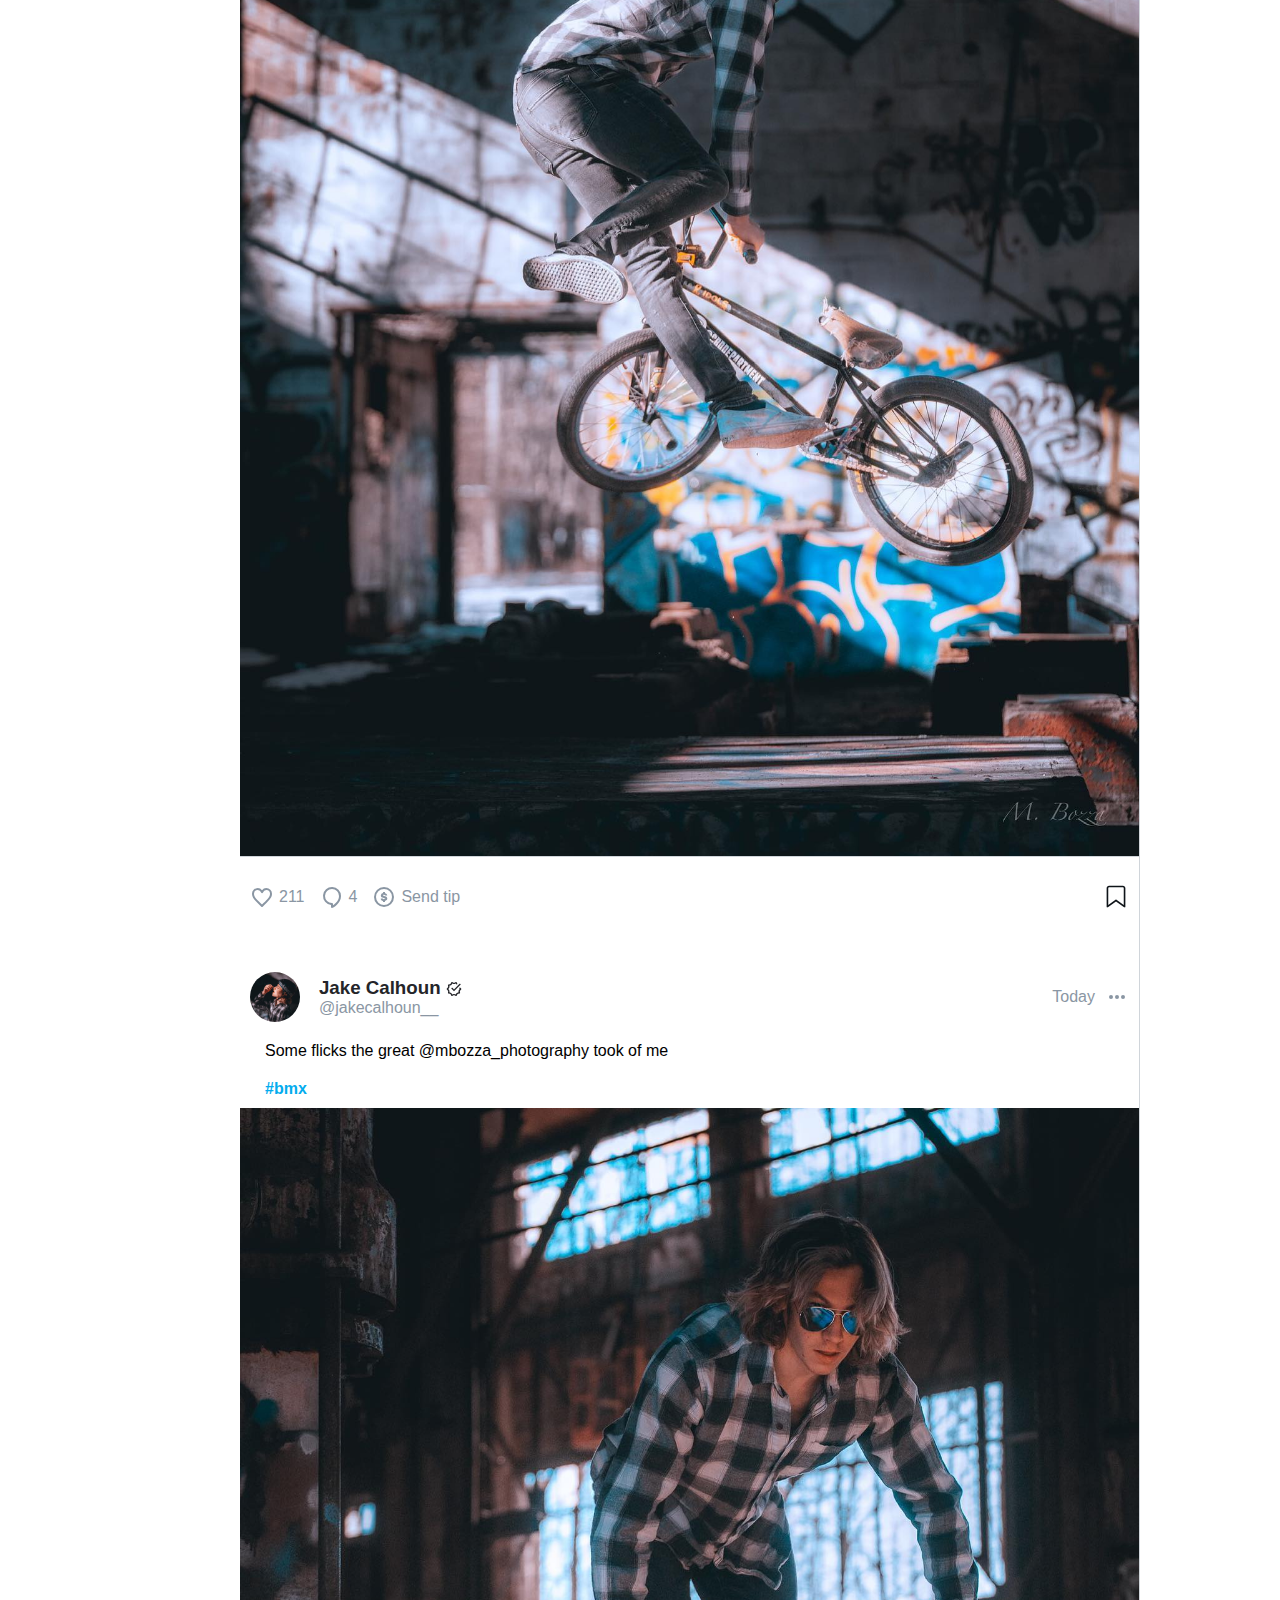
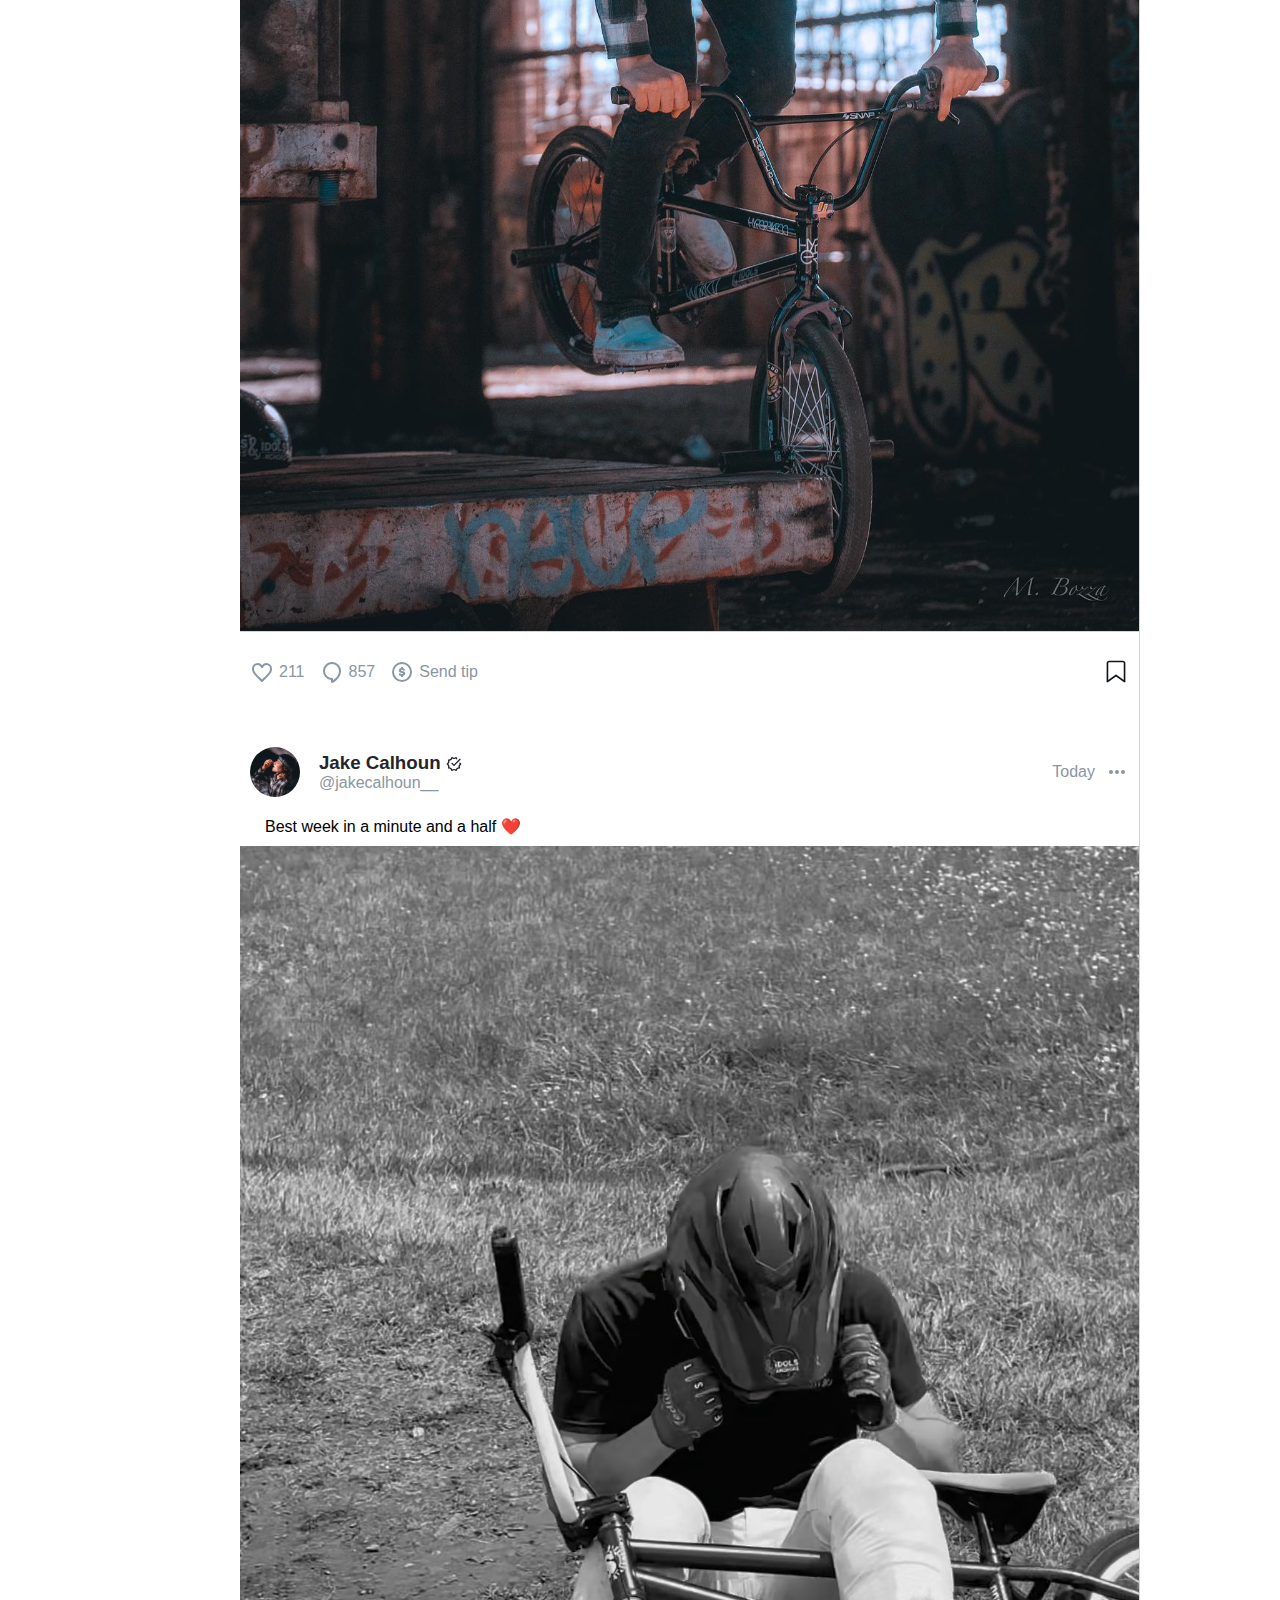
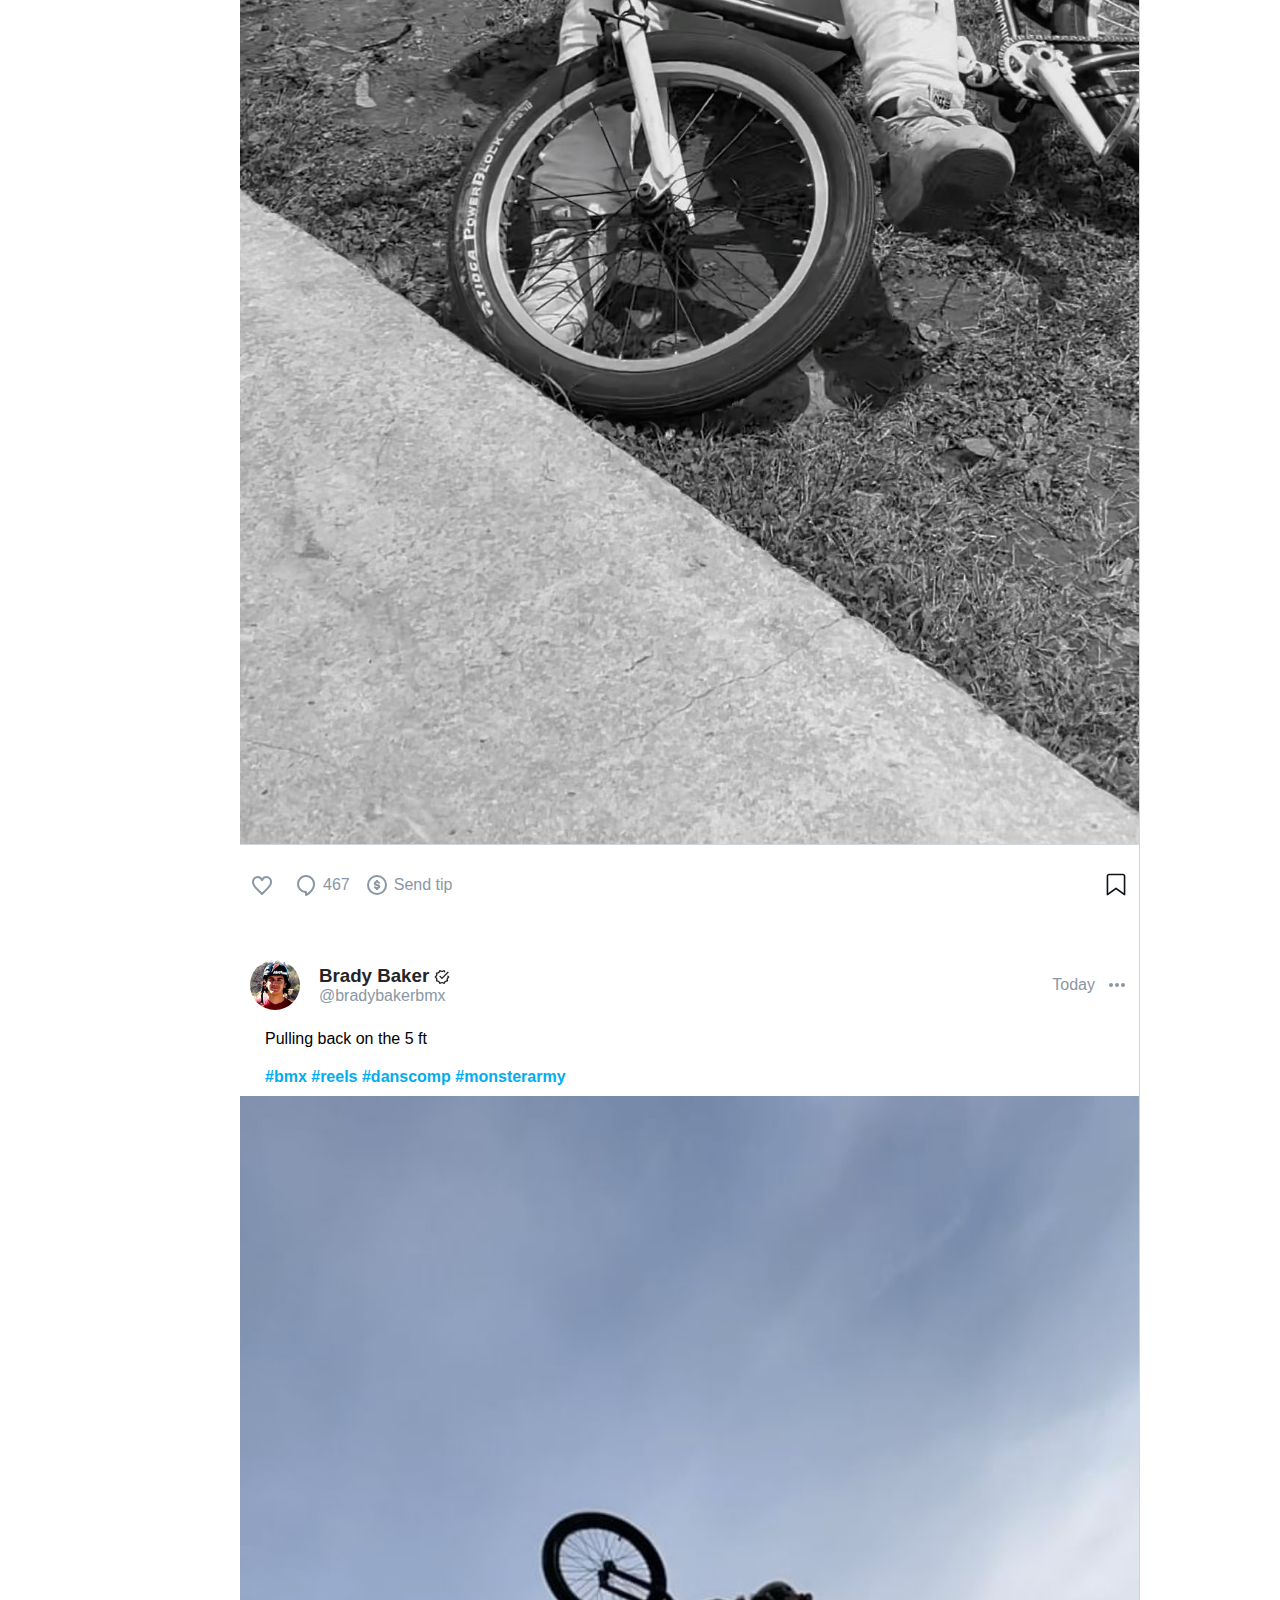
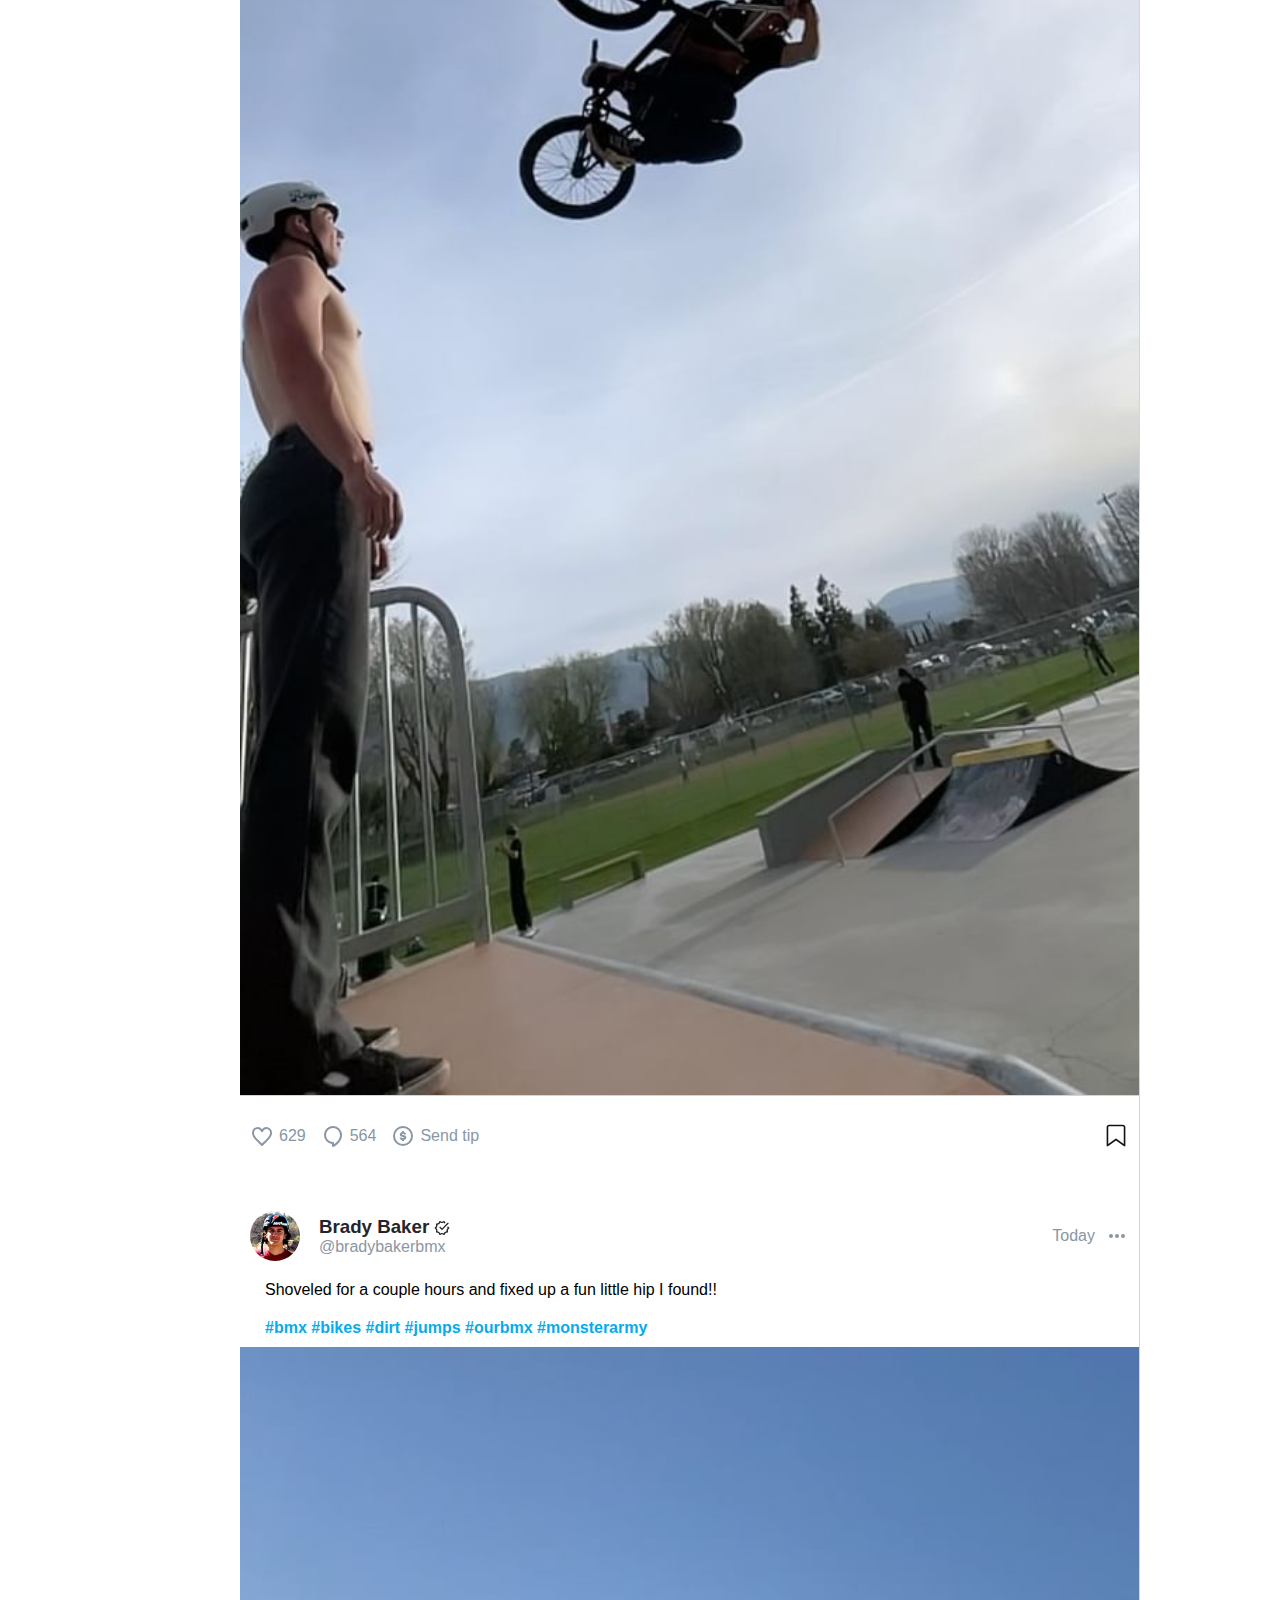
==== commit 9044ab7f: "finishingn up profile pages" ====
--- a/index.html
+++ b/index.html
@@ -14,7 +14,6 @@
         <nav>
             <img class="nav-home" src="img/home.svg" />
             <img class="nav-list" src="img/lists.svg" />
-            <img class="" src="img/addcard.svg" />
             <img class="nav-account" src="img/account-dark.svg" />
         </nav>
         <div id="content">
--- a/css/styles.css
+++ b/css/styles.css
@@ -260,7 +260,7 @@
 }
 
 .user-cover-photo {
-    display: inline-block;
+    display: block;
     width: 100%;
 }
 
@@ -273,9 +273,15 @@
     height: 200px;
     display: block;
     border-radius: 50%;
-    outline: 5px solid #ffffff;
+    border: 5px solid #ffffff;
     margin: -125px auto 35px auto;
     z-index: 10;
+    overflow: hidden;
+}
+
+.user-profile-photo img {
+    width: 100%;
+    height: 100%;
 }
 
 .user-profile-info {
